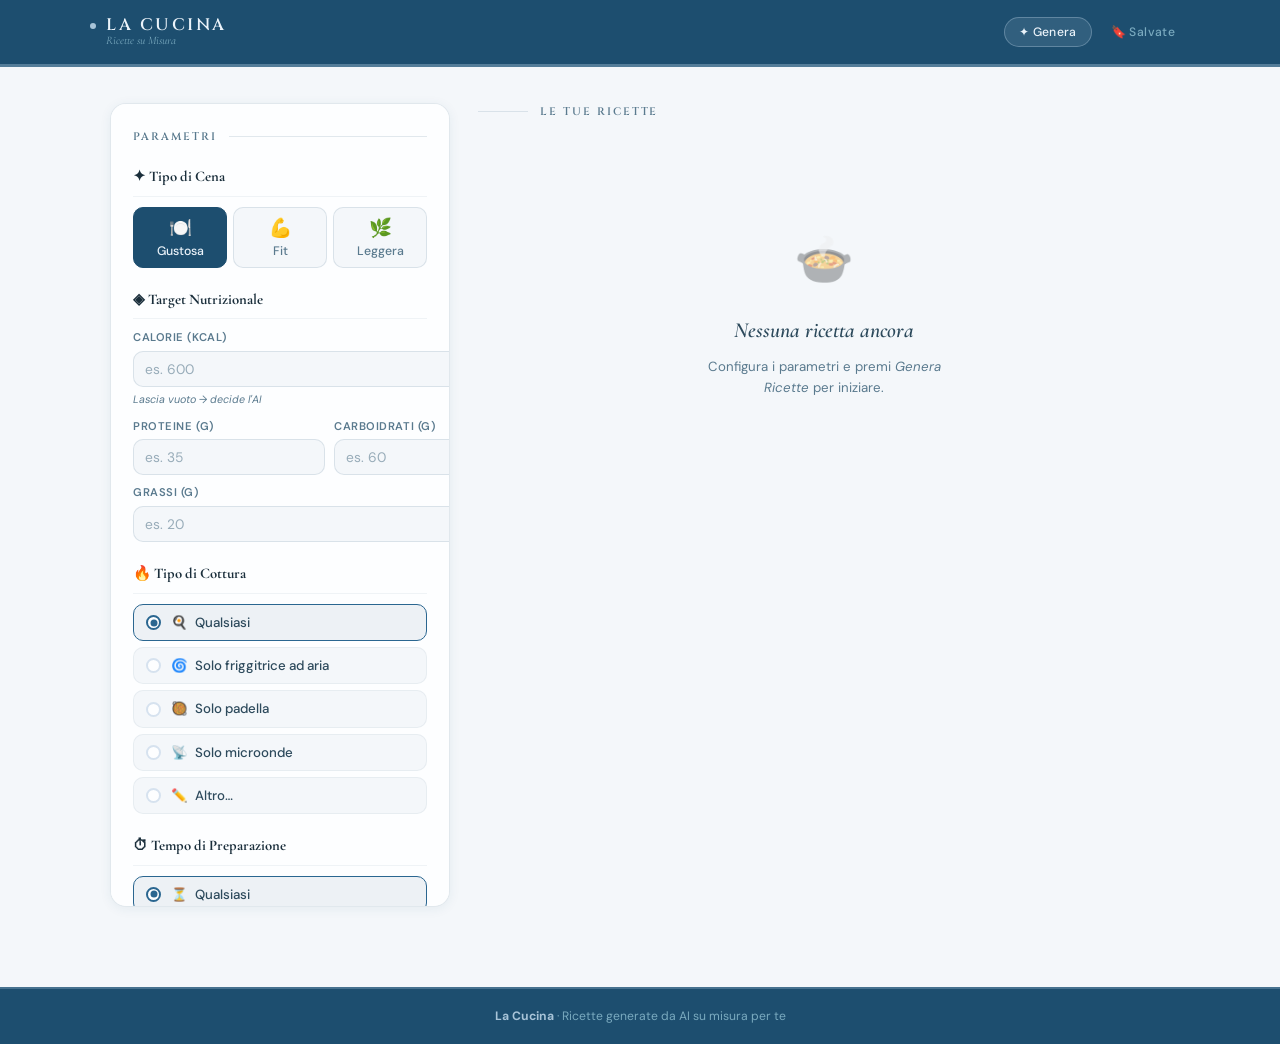
==== index.html @ 9763bb25 "inserire api anthropic" ====
<!DOCTYPE html>
<html lang="it">
<head>
  <meta charset="UTF-8">
  <meta name="viewport" content="width=device-width, initial-scale=1.0">
  <title>La Cucina — Ricette su Misura</title>

  <!-- Font -->
  <link rel="preconnect" href="https://fonts.googleapis.com">
  <link href="https://fonts.googleapis.com/css2?family=Cormorant+Garamond:ital,wght@0,400;0,600;0,700;1,400;1,600&family=DM+Sans:wght@300;400;500;600&family=Cinzel:wght@400;600;700&family=DM+Mono:wght@400;500&display=swap" rel="stylesheet">

  <!-- Stylesheet -->
  <link rel="stylesheet" href="style.css">
</head>
<body>

<!-- ════════════════════════════════════════
     HEADER
════════════════════════════════════════ -->
<header class="site-header" role="banner">
  <div class="header-inner">
    <div class="logo-block">
      <h1 class="site-title">
        <a href="#" class="logo" aria-label="La Cucina — torna all'inizio">
          <span class="logo-dot" aria-hidden="true"></span>La Cucina
        </a>
      </h1>
      <p class="logo-sub" aria-hidden="true">Ricette su Misura</p>
    </div>
    <nav class="nav-tabs" role="tablist" aria-label="Sezioni principali">
      <button class="nav-tab active" role="tab" aria-selected="true" aria-controls="view-generate" id="tab-generate">
        <span aria-hidden="true">✦</span> Genera
      </button>
      <button class="nav-tab" role="tab" aria-selected="false" aria-controls="view-saved" id="tab-saved">
        <span aria-hidden="true">🔖</span> Salvate
        <span class="nav-tab-badge" id="saved-badge" aria-live="polite" aria-label="Numero ricette salvate"></span>
      </button>
    </nav>
  </div>
</header>


<!-- ════════════════════════════════════════
     VIEW: GENERA
════════════════════════════════════════ -->
<div class="view active" id="view-generate" role="tabpanel" aria-labelledby="tab-generate">
  <div class="page-wrap">

    <!-- ── Pannello configurazione ── -->
    <aside class="config-panel" aria-label="Parametri ricetta">
      <div class="panel-title" aria-hidden="true">Parametri</div>

      <!-- Tipo di cena -->
      <section class="p-section">
        <h2 class="p-section-title">✦ Tipo di Cena</h2>
        <div class="mode-switcher" role="group" aria-label="Seleziona tipo di cena" id="mode-switcher">
          <button class="mode-btn active" data-mode="gustosa" aria-pressed="true">
            <span class="m-icon" aria-hidden="true">🍽️</span>Gustosa
          </button>
          <button class="mode-btn" data-mode="fit" aria-pressed="false">
            <span class="m-icon" aria-hidden="true">💪</span>Fit
          </button>
          <button class="mode-btn" data-mode="leggera" aria-pressed="false">
            <span class="m-icon" aria-hidden="true">🌿</span>Leggera
          </button>
        </div>
      </section>

      <!-- Target nutrizionale -->
      <section class="p-section">
        <h2 class="p-section-title">◈ Target Nutrizionale</h2>
        <div class="input-grid">
          <div class="input-group full">
            <label class="input-label" for="target-cal">Calorie (kcal)</label>
            <input type="number" id="target-cal" class="input-field" placeholder="es. 600" min="100" max="3000" aria-describedby="cal-hint">
            <span class="input-hint" id="cal-hint">Lascia vuoto → decide l'AI</span>
          </div>
          <div class="input-group">
            <label class="input-label" for="target-prot">Proteine (g)</label>
            <input type="number" id="target-prot" class="input-field" placeholder="es. 35" min="0">
          </div>
          <div class="input-group">
            <label class="input-label" for="target-carb">Carboidrati (g)</label>
            <input type="number" id="target-carb" class="input-field" placeholder="es. 60" min="0">
          </div>
          <div class="input-group full">
            <label class="input-label" for="target-fat">Grassi (g)</label>
            <input type="number" id="target-fat" class="input-field" placeholder="es. 20" min="0">
          </div>
        </div>
      </section>

      <!-- Tipo di cottura -->
      <section class="p-section">
        <h2 class="p-section-title">🔥 Tipo di Cottura</h2>
        <div class="radio-group" role="radiogroup" aria-label="Metodo di cottura" id="cottura-group">
          <div class="radio-row active" role="radio" aria-checked="true"  tabindex="0"  data-cottura="qualsiasi">
            <div class="radio-dot" aria-hidden="true"></div>
            <span class="radio-label"><span aria-hidden="true">🍳</span> Qualsiasi</span>
          </div>
          <div class="radio-row" role="radio" aria-checked="false" tabindex="-1" data-cottura="friggitrice ad aria">
            <div class="radio-dot" aria-hidden="true"></div>
            <span class="radio-label"><span aria-hidden="true">🌀</span> Solo friggitrice ad aria</span>
          </div>
          <div class="radio-row" role="radio" aria-checked="false" tabindex="-1" data-cottura="padella">
            <div class="radio-dot" aria-hidden="true"></div>
            <span class="radio-label"><span aria-hidden="true">🥘</span> Solo padella</span>
          </div>
          <div class="radio-row" role="radio" aria-checked="false" tabindex="-1" data-cottura="microonde">
            <div class="radio-dot" aria-hidden="true"></div>
            <span class="radio-label"><span aria-hidden="true">📡</span> Solo microonde</span>
          </div>
          <div class="radio-row" role="radio" aria-checked="false" tabindex="-1" data-cottura="__altro__">
            <div class="radio-dot" aria-hidden="true"></div>
            <span class="radio-label"><span aria-hidden="true">✏️</span> Altro…</span>
          </div>
        </div>
        <div class="extra-input-wrap" id="cottura-custom-wrap">
          <input type="text" id="cottura-altra-text" class="input-field" placeholder="es. forno, pentola a pressione…" aria-label="Specifica metodo di cottura">
        </div>
      </section>

      <!-- Tempo di preparazione -->
      <section class="p-section">
        <h2 class="p-section-title">⏱ Tempo di Preparazione</h2>
        <div class="radio-group" role="radiogroup" aria-label="Tempo massimo di preparazione" id="tempo-group">
          <div class="radio-row active" role="radio" aria-checked="true"  tabindex="0"  data-tempo="qualsiasi">
            <div class="radio-dot" aria-hidden="true"></div>
            <span class="radio-label"><span aria-hidden="true">⏳</span> Qualsiasi</span>
          </div>
          <div class="radio-row" role="radio" aria-checked="false" tabindex="-1" data-tempo="meno di 10 minuti">
            <div class="radio-dot" aria-hidden="true"></div>
            <span class="radio-label"><span aria-hidden="true">⚡</span> Meno di 10 minuti</span>
          </div>
          <div class="radio-row" role="radio" aria-checked="false" tabindex="-1" data-tempo="meno di 20 minuti">
            <div class="radio-dot" aria-hidden="true"></div>
            <span class="radio-label"><span aria-hidden="true">🕐</span> Meno di 20 minuti</span>
          </div>
          <div class="radio-row" role="radio" aria-checked="false" tabindex="-1" data-tempo="__altro__">
            <div class="radio-dot" aria-hidden="true"></div>
            <span class="radio-label"><span aria-hidden="true">✏️</span> Altro…</span>
          </div>
        </div>
        <div class="extra-input-wrap" id="tempo-custom-wrap">
          <input type="text" id="tempo-altro-text" class="input-field" placeholder="es. meno di 45 minuti…" aria-label="Specifica tempo di preparazione">
        </div>
      </section>

      <!-- Ingredienti -->
      <section class="p-section">
        <h2 class="p-section-title">◉ Ingredienti Disponibili</h2>
        <div class="input-group">
          <label class="input-label" for="ingredienti">Ingredienti</label>
          <textarea id="ingredienti" class="input-field" placeholder="es. pollo, zucchine, riso basmati, limone…" aria-describedby="ing-hint"></textarea>
          <span class="input-hint" id="ing-hint">Separa con virgola. Lascia vuoto per ricette libere.</span>
        </div>
      </section>

      <!-- Ispirazione culinaria -->
      <section class="p-section">
        <h2 class="p-section-title">◎ Ispirazione Culinaria</h2>
        <div class="switch-group" id="cucina-switches" role="group" aria-label="Tipi di cucina">
          <div class="switch-row" role="checkbox" aria-checked="false" tabindex="0" data-cucina="italiana">
            <span class="switch-label"><span class="icon" aria-hidden="true">🇮🇹</span>Italiana</span>
            <div class="toggle-pill" aria-hidden="true"></div>
          </div>
          <div class="switch-row" role="checkbox" aria-checked="false" tabindex="0" data-cucina="messicana">
            <span class="switch-label"><span class="icon" aria-hidden="true">🇲🇽</span>Messicana</span>
            <div class="toggle-pill" aria-hidden="true"></div>
          </div>
          <div class="switch-row" role="checkbox" aria-checked="false" tabindex="0" data-cucina="cinese">
            <span class="switch-label"><span class="icon" aria-hidden="true">🇨🇳</span>Cinese</span>
            <div class="toggle-pill" aria-hidden="true"></div>
          </div>
          <div class="switch-row" role="checkbox" aria-checked="false" tabindex="0" data-cucina="giapponese">
            <span class="switch-label"><span class="icon" aria-hidden="true">🇯🇵</span>Giapponese</span>
            <div class="toggle-pill" aria-hidden="true"></div>
          </div>
          <div class="switch-row" role="checkbox" aria-checked="false" tabindex="0" data-cucina="thai">
            <span class="switch-label"><span class="icon" aria-hidden="true">🇹🇭</span>Thai</span>
            <div class="toggle-pill" aria-hidden="true"></div>
          </div>
          <div class="switch-row" role="checkbox" aria-checked="false" tabindex="0" data-cucina="vietnamita">
            <span class="switch-label"><span class="icon" aria-hidden="true">🇻🇳</span>Vietnamita</span>
            <div class="toggle-pill" aria-hidden="true"></div>
          </div>
          <div class="switch-row" role="checkbox" aria-checked="false" tabindex="0" data-cucina="__altra__">
            <span class="switch-label"><span class="icon" aria-hidden="true">🌍</span>Altra cucina…</span>
            <div class="toggle-pill" aria-hidden="true"></div>
          </div>
        </div>
        <div class="extra-input-wrap" id="cucina-custom-wrap">
          <input type="text" id="cucina-altra-text" class="input-field" placeholder="es. Peruviana, Turca…" aria-label="Specifica tipo di cucina">
        </div>
      </section>

      <button class="btn-generate" id="btn-generate">Genera Ricette ✦</button>
    </aside>

    <!-- ── Area risultati ── -->
    <main id="main-results" aria-label="Ricette generate">
      <div class="results-header">
        <h2 class="results-title">Le tue ricette</h2>
      </div>
      <div id="results-container" aria-live="polite" aria-atomic="false">
        <div class="empty-state" role="status">
          <span class="empty-icon" aria-hidden="true">🍲</span>
          <p class="empty-title">Nessuna ricetta ancora</p>
          <p class="empty-desc">Configura i parametri e premi <em>Genera Ricette</em> per iniziare.</p>
        </div>
      </div>
    </main>

  </div>
</div>


<!-- ════════════════════════════════════════
     VIEW: SALVATE
════════════════════════════════════════ -->
<div class="view" id="view-saved" role="tabpanel" aria-labelledby="tab-saved">
  <div class="saved-view">
    <header class="saved-header">
      <div class="saved-header-row">
        <div>
          <h2 class="saved-main-title">Ricette Salvate</h2>
          <p class="saved-count-label" id="saved-count-label" aria-live="polite">0 ricette</p>
        </div>
        <div class="search-bar-wrap">
          <span class="search-icon" aria-hidden="true">🔍</span>
          <label for="search-input" class="visually-hidden">Cerca ricette salvate</label>
          <input type="search" class="search-input" id="search-input" placeholder="Cerca tra le ricette…" autocomplete="off">
        </div>
      </div>
    </header>
    <div id="saved-container" aria-live="polite" aria-atomic="false">
      <div class="no-results" role="status">
        <span class="empty-icon" aria-hidden="true">🔖</span>
        <p class="empty-title">Nessuna ricetta salvata</p>
        <p class="empty-desc">Genera delle ricette e salvale con il tasto 🔖.</p>
      </div>
    </div>
  </div>
</div>


<!-- ════════════════════════════════════════
     FOOTER
════════════════════════════════════════ -->
<footer role="contentinfo">
  <strong>La Cucina</strong> · Ricette generate da AI su misura per te
</footer>

<!-- Script — caricato dopo il DOM (defer implicito per posizione) -->
<script src="main.js"></script>
</body>
</html>
---- style.css ----
/* ════════════════════════════════════════════════════════════
   style.css — La Cucina
   Organizzazione:
     1. Design Tokens (:root)
     2. Reset & Base
     3. Layout (header, nav, page-wrap, footer)
     4. Config Panel & Form controls
     5. Results area & States (empty, loader, error)
     6. Recipe Cards
     7. Saved View & Search
     8. Utility
     9. Responsive
════════════════════════════════════════════════════════════ */


/* ════════════════════════════════════════
   1. DESIGN TOKENS
════════════════════════════════════════ */
:root {
  /* Superfici */
  --bg:            #F4F7FA;
  --bg2:           #E8EEF5;
  --surface:       #FDFEFF;
  --surface2:      #EBF1F8;
  --surface3:      #D6E2EF;

  /* Brand — palette oceano al tramonto */
  --navy:          #1D4E6F;
  --navy-mid:      #2A6690;
  --navy-light:    #3D7FA8;
  --blue-light:    #A8C4D8;
  --blush:         #D4A8B0;
  --accent-pale:   rgba(29, 78, 111, 0.10);

  /* Testo */
  --text:          #1A2E3B;
  --text2:         #2D4A5C;
  --muted:         #5A7A8E;
  --text-inv:      #EBF3FA;
  --muted-inv:     #7AAABF;

  /* Bordi */
  --border:        rgba(29, 78, 111, 0.12);
  --border-soft:   rgba(29, 78, 111, 0.06);
  --border-accent: rgba(29, 78, 111, 0.35);

  /* Ombre */
  --shadow:        0 4px 24px rgba(29, 78, 111, 0.10);
  --shadow-sm:     0 2px 12px rgba(29, 78, 111, 0.07);

  /* Gradiente decorativo */
  --gradient-h:    linear-gradient(90deg, #A8C4D8, #1D4E6F, #D4A8B0);

  /* Geometrie */
  --radius:        10px;
  --radius-lg:     16px;

  /* Tipografia */
  --font-display:  'Cinzel', serif;
  --font-serif:    'Cormorant Garamond', Georgia, serif;
  --font-body:     'DM Sans', sans-serif;
  --font-mono:     'DM Mono', monospace;
}


/* ════════════════════════════════════════
   2. RESET & BASE
════════════════════════════════════════ */
*, *::before, *::after {
  box-sizing: border-box;
  margin: 0;
  padding: 0;
}

html {
  scroll-behavior: smooth;
}

body {
  font-family: var(--font-body);
  background: var(--bg);
  color: var(--text);
  min-height: 100vh;
  line-height: 1.6;
}


/* ════════════════════════════════════════
   3. LAYOUT — Header, Nav, Page, Footer
════════════════════════════════════════ */

/* -- Header -- */
.site-header {
  background: var(--navy);
  padding: 0 24px;
  border-bottom: 3px solid rgba(168, 196, 216, 0.4);
  position: sticky;
  top: 0;
  z-index: 200;
}

.header-inner {
  max-width: 1100px;
  margin: 0 auto;
  display: flex;
  align-items: center;
  gap: 16px;
  height: 64px;
}

/* Blocco logo: raggruppa nome + sottotitolo in colonna */
.logo-block {
  display: flex;
  flex-direction: column;
  justify-content: center;
  gap: 1px;
}

/* Logo come <h1><a> per semantica corretta */
.site-title {
  font-size: inherit;
  font-weight: inherit;
  display: contents; /* non genera box, i figli si comportano normalmente */
}

.logo {
  font-family: var(--font-display);
  font-size: 1.05rem;
  font-weight: 600;
  letter-spacing: 0.15em;
  text-transform: uppercase;
  color: var(--text-inv);
  text-decoration: none;
  display: flex;
  align-items: center;
  gap: 10px;
  line-height: 1;
}

.logo:hover { color: var(--blue-light); }

.logo-dot {
  width: 6px;
  height: 6px;
  border-radius: 50%;
  background: var(--blue-light);
  flex-shrink: 0;
}

.logo-sub {
  font-family: var(--font-serif);
  font-style: italic;
  font-size: 0.72rem;
  color: var(--muted-inv);
  /* rientra per allinearsi visivamente al testo del logo (dot + gap = ~16px) */
  padding-left: 16px;
  line-height: 1;
}

/* -- Nav Tabs -- */
.nav-tabs {
  margin-left: auto;
  display: flex;
  gap: 4px;
}

.nav-tab {
  padding: 6px 14px;
  border-radius: 20px;
  font-size: 0.76rem;
  font-weight: 500;
  letter-spacing: 0.03em;
  color: var(--muted-inv);
  background: transparent;
  border: 1px solid transparent;
  cursor: pointer;
  transition: all 0.18s;
  font-family: var(--font-body);
}

.nav-tab:hover { color: var(--text-inv); border-color: rgba(168, 196, 216, 0.3); }

.nav-tab.active,
.nav-tab[aria-selected="true"] {
  background: rgba(168, 196, 216, 0.15);
  color: var(--text-inv);
  border-color: rgba(168, 196, 216, 0.4);
}

.nav-tab-badge { font-size: 0.72rem; opacity: 0.8; }

/* -- Views -- */
.view         { display: none; }
.view.active  { display: block; }

/* -- Page wrap (grid a due colonne) -- */
.page-wrap {
  max-width: 1100px;
  margin: 0 auto;
  padding: 36px 20px 80px;
  display: grid;
  grid-template-columns: 340px 1fr;
  gap: 28px;
  align-items: start;
}

/* -- Footer -- */
footer {
  background: var(--navy);
  color: var(--muted-inv);
  text-align: center;
  padding: 18px;
  font-size: 0.76rem;
  border-top: 2px solid rgba(168, 196, 216, 0.3);
}

footer strong { color: var(--blue-light); }


/* ════════════════════════════════════════
   4. CONFIG PANEL & FORM CONTROLS
════════════════════════════════════════ */

/* -- Panel container -- */
.config-panel {
  background: var(--surface);
  border: 1px solid var(--border);
  border-radius: var(--radius-lg);
  padding: 24px 22px;
  box-shadow: var(--shadow-sm);
  position: sticky;
  top: 76px;
  max-height: calc(100vh - 96px);
  overflow-y: auto;
}

.config-panel::-webkit-scrollbar       { width: 3px; }
.config-panel::-webkit-scrollbar-thumb { background: var(--surface3); border-radius: 4px; }

.panel-title {
  font-family: var(--font-display);
  font-size: 0.68rem;
  font-weight: 600;
  letter-spacing: 0.18em;
  text-transform: uppercase;
  color: var(--muted);
  margin-bottom: 20px;
  display: flex;
  align-items: center;
  gap: 12px;
}

.panel-title::after {
  content: '';
  flex: 1;
  height: 1px;
  background: var(--border);
}

/* -- Sezioni interne al panel -- */
.p-section       { margin-bottom: 20px; }

.p-section-title {
  font-family: var(--font-serif);
  font-size: 0.92rem;
  font-weight: 700;
  color: var(--text);
  margin-bottom: 10px;
  padding-bottom: 7px;
  border-bottom: 1px solid var(--border-soft);
}

/* -- Mode switcher (Gustosa / Fit / Leggera) -- */
.mode-switcher {
  display: grid;
  grid-template-columns: 1fr 1fr 1fr;
  gap: 6px;
}

.mode-btn {
  padding: 8px 4px;
  border-radius: var(--radius);
  border: 1px solid var(--border);
  background: var(--bg);
  font-family: var(--font-body);
  font-size: 0.77rem;
  font-weight: 500;
  color: var(--muted);
  cursor: pointer;
  text-align: center;
  transition: all 0.18s;
  display: flex;
  flex-direction: column;
  align-items: center;
  gap: 3px;
}

.mode-btn .m-icon { font-size: 1.15rem; }

.mode-btn:hover { border-color: var(--border-accent); color: var(--text); }

.mode-btn.active,
.mode-btn[aria-pressed="true"] {
  background: var(--navy);
  border-color: var(--navy);
  color: var(--text-inv);
}

.mode-btn:focus-visible { outline: 2px solid var(--navy-mid); outline-offset: 2px; }

/* -- Radio groups (cottura, tempo) -- */
.radio-group { display: flex; flex-direction: column; gap: 6px; }

.radio-row {
  display: flex;
  align-items: center;
  gap: 10px;
  padding: 7px 12px;
  border-radius: var(--radius);
  border: 1px solid var(--border-soft);
  background: var(--bg);
  cursor: pointer;
  transition: all 0.18s;
}

.radio-row:hover  { border-color: var(--border-accent); background: var(--accent-pale); }
.radio-row.active { border-color: var(--navy-mid); background: rgba(29, 78, 111, 0.07); }
.radio-row:focus-visible { outline: 2px solid var(--navy-mid); outline-offset: 1px; }

.radio-dot {
  width: 15px;
  height: 15px;
  border-radius: 50%;
  border: 2px solid var(--surface3);
  background: var(--surface);
  flex-shrink: 0;
  position: relative;
  transition: border-color 0.18s;
  pointer-events: none; /* il click è gestito dal parent */
}

.radio-row.active .radio-dot { border-color: var(--navy-mid); }

.radio-row.active .radio-dot::after {
  content: '';
  position: absolute;
  width: 7px;
  height: 7px;
  background: var(--navy-mid);
  border-radius: 50%;
  top: 50%;
  left: 50%;
  transform: translate(-50%, -50%);
}

.radio-label {
  font-size: 0.83rem;
  font-weight: 500;
  color: var(--text2);
  display: flex;
  align-items: center;
  gap: 7px;
}

/* -- Switch rows (cucina) -- */
.switch-group { display: flex; flex-direction: column; gap: 7px; }

.switch-row {
  display: flex;
  align-items: center;
  justify-content: space-between;
  padding: 7px 10px;
  border-radius: var(--radius);
  border: 1px solid var(--border-soft);
  background: var(--bg);
  cursor: pointer;
  transition: border-color 0.18s, background 0.18s;
}

.switch-row:hover  { border-color: var(--border-accent); background: var(--accent-pale); }
.switch-row.active { border-color: var(--navy-mid); background: rgba(29, 78, 111, 0.07); }
.switch-row:focus-visible { outline: 2px solid var(--navy-mid); outline-offset: 1px; }

.switch-label {
  font-size: 0.83rem;
  font-weight: 500;
  color: var(--text2);
  display: flex;
  align-items: center;
  gap: 7px;
}

.switch-label .icon { font-size: 1rem; }

.toggle-pill {
  width: 34px;
  height: 19px;
  background: var(--surface3);
  border-radius: 19px;
  position: relative;
  transition: background 0.2s;
  flex-shrink: 0;
  pointer-events: none; /* il click è gestito dal parent */
}

.toggle-pill::after {
  content: '';
  position: absolute;
  width: 13px;
  height: 13px;
  border-radius: 50%;
  background: white;
  top: 3px;
  left: 3px;
  transition: transform 0.2s;
  box-shadow: 0 1px 4px rgba(0, 0, 0, 0.15);
}

.switch-row.active .toggle-pill           { background: var(--navy-mid); }
.switch-row.active .toggle-pill::after    { transform: translateX(15px); }

/* -- Inputs generici -- */
.input-grid {
  display: grid;
  grid-template-columns: 1fr 1fr;
  gap: 9px;
}

.input-group      { display: flex; flex-direction: column; gap: 4px; }
.input-group.full { grid-column: 1 / -1; }

.input-label {
  font-size: 0.7rem;
  font-weight: 600;
  letter-spacing: 0.05em;
  text-transform: uppercase;
  color: var(--muted);
}

.input-field {
  padding: 8px 11px;
  border: 1px solid var(--border);
  border-radius: var(--radius);
  background: var(--bg);
  font-family: var(--font-body);
  font-size: 0.86rem;
  color: var(--text);
  outline: none;
  transition: border-color 0.18s, box-shadow 0.18s;
}

.input-field:focus {
  border-color: var(--navy-mid);
  box-shadow: 0 0 0 3px rgba(29, 78, 111, 0.1);
}

.input-field::placeholder { color: var(--muted); opacity: 0.6; }

.input-hint {
  font-size: 0.67rem;
  color: var(--muted);
  font-style: italic;
}

textarea.input-field {
  resize: vertical;
  min-height: 68px;
  line-height: 1.5;
}

/* -- Wrapper per input "Altro" (nascosto finché non selezionato) -- */
.extra-input-wrap         { margin-top: 7px; display: none; }
.extra-input-wrap.visible { display: flex; }

/* -- Bottone Genera -- */
.btn-generate {
  width: 100%;
  padding: 13px;
  margin-top: 6px;
  background: var(--navy);
  color: var(--text-inv);
  border: none;
  border-radius: var(--radius);
  font-family: var(--font-display);
  font-size: 0.73rem;
  font-weight: 600;
  letter-spacing: 0.15em;
  text-transform: uppercase;
  cursor: pointer;
  position: relative;
  overflow: hidden;
  transition: background 0.2s, transform 0.1s;
}

/* Shimmer al hover */
.btn-generate::before {
  content: '';
  position: absolute;
  top: 0; left: -100%;
  width: 100%; height: 100%;
  background: linear-gradient(90deg, transparent, rgba(255, 255, 255, 0.1), transparent);
  transition: left 0.5s;
}

.btn-generate:hover::before { left: 100%; }
.btn-generate:hover          { background: var(--navy-mid); }
.btn-generate:active         { transform: scale(0.98); }
.btn-generate:disabled       { opacity: 0.5; cursor: not-allowed; transform: none; }
.btn-generate:focus-visible  { outline: 2px solid var(--blue-light); outline-offset: 2px; }


/* ════════════════════════════════════════
   5. RESULTS AREA & STATES
════════════════════════════════════════ */

.results-header  { display: flex; align-items: center; margin-bottom: 22px; }

.results-title {
  font-family: var(--font-display);
  font-size: 0.68rem;
  font-weight: 600;
  letter-spacing: 0.18em;
  text-transform: uppercase;
  color: var(--muted);
  display: flex;
  align-items: center;
  gap: 12px;
}

.results-title::before {
  content: '';
  width: 50px;
  height: 1px;
  background: var(--border);
}

/* Empty state */
.empty-state {
  display: flex;
  flex-direction: column;
  align-items: center;
  justify-content: center;
  padding: 80px 20px;
  text-align: center;
  color: var(--muted);
}

.empty-icon  { font-size: 3rem; margin-bottom: 14px; opacity: 0.5; }
.empty-title { font-family: var(--font-serif); font-size: 1.35rem; font-weight: 600; font-style: italic; color: var(--text2); margin-bottom: 8px; }
.empty-desc  { font-size: 0.83rem; max-width: 280px; }

/* Loader animato */
.loader-state {
  display: flex;
  flex-direction: column;
  align-items: center;
  justify-content: center;
  padding: 80px 20px;
  gap: 18px;
}

.loader-wave { display: flex; gap: 6px; align-items: center; }

.loader-wave span {
  width: 6px; height: 6px;
  border-radius: 50%;
  background: var(--navy);
  animation: wave 1.2s ease-in-out infinite;
}

.loader-wave span:nth-child(2) { animation-delay: 0.15s; }
.loader-wave span:nth-child(3) { animation-delay: 0.30s; }
.loader-wave span:nth-child(4) { animation-delay: 0.45s; }

@keyframes wave {
  0%, 100% { transform: translateY(0);    opacity: 0.4; }
  50%       { transform: translateY(-8px); opacity: 1.0; }
}

.loader-text {
  font-family: var(--font-serif);
  font-style: italic;
  font-size: 0.98rem;
  color: var(--text2);
}

/* Error box */
.error-box {
  background: rgba(200, 60, 60, 0.08);
  border: 1px solid rgba(200, 60, 60, 0.25);
  border-radius: var(--radius);
  padding: 14px 18px;
  color: #8B3030;
  font-size: 0.84rem;
  margin: 18px 0;
}

/* Bottone "Creane altre" */
.btn-more-wrap { text-align: center; margin-top: 6px; }

.btn-more {
  display: inline-flex;
  align-items: center;
  gap: 10px;
  padding: 11px 26px;
  background: transparent;
  border: 1.5px solid var(--navy);
  border-radius: var(--radius);
  color: var(--navy);
  font-family: var(--font-display);
  font-size: 0.7rem;
  font-weight: 600;
  letter-spacing: 0.14em;
  text-transform: uppercase;
  cursor: pointer;
  transition: all 0.2s;
}

.btn-more:hover    { background: var(--navy); color: var(--text-inv); }
.btn-more:disabled { opacity: 0.4; cursor: not-allowed; }


/* ════════════════════════════════════════
   6. RECIPE CARDS
════════════════════════════════════════ */

.cards-grid {
  display: grid;
  grid-template-columns: repeat(auto-fill, minmax(min(100%, 278px), 1fr));
  gap: 18px;
  margin-bottom: 24px;
}

/* -- Card container -- */
.recipe-card {
  background: var(--surface);
  border: 1px solid var(--border);
  border-radius: var(--radius-lg);
  overflow: hidden;
  box-shadow: var(--shadow-sm);
  display: flex;
  flex-direction: column;
  transition: transform 0.22s, box-shadow 0.22s, border-color 0.22s;
  animation: cardIn 0.4s ease both;
}

@keyframes cardIn {
  from { opacity: 0; transform: translateY(14px); }
  to   { opacity: 1; transform: translateY(0); }
}

.recipe-card:nth-child(2) { animation-delay: 0.07s; }
.recipe-card:nth-child(3) { animation-delay: 0.14s; }
.recipe-card:nth-child(4) { animation-delay: 0.21s; }

.recipe-card:hover {
  transform: translateY(-3px);
  box-shadow: var(--shadow);
  border-color: var(--border-accent);
}

/* -- Card top (titolo, badge) -- */
.card-top {
  padding: 18px 18px 14px;
  border-bottom: 1px solid var(--border-soft);
  position: relative;
}

/* Barra gradiente che appare all'hover */
.card-top::before {
  content: '';
  position: absolute;
  top: 0; left: 0; right: 0;
  height: 3px;
  background: var(--gradient-h);
  opacity: 0;
  transition: opacity 0.25s;
}

.recipe-card:hover .card-top::before { opacity: 1; }

.card-cuisine {
  font-family: var(--font-mono);
  font-size: 0.63rem;
  letter-spacing: 0.1em;
  text-transform: uppercase;
  color: var(--navy-light);
  margin-bottom: 5px;
}

.card-name {
  font-family: var(--font-serif);
  font-size: 1.15rem;
  font-weight: 700;
  line-height: 1.2;
  color: var(--text);
  margin-bottom: 7px;
}

.card-desc {
  font-size: 0.81rem;
  color: var(--muted);
  line-height: 1.5;
  font-weight: 300;
}

.card-badges { display: flex; flex-wrap: wrap; gap: 5px; margin-top: 9px; }

/* Badge piccoli */
.badge {
  display: inline-flex;
  align-items: center;
  gap: 4px;
  font-size: 0.63rem;
  font-weight: 600;
  letter-spacing: 0.04em;
  text-transform: uppercase;
  padding: 2px 7px;
  border-radius: 20px;
  background: var(--surface2);
  color: var(--text2);
  border: 1px solid var(--border);
}

.badge.mode-gustosa { background: rgba(212, 168, 176, 0.2); color: #8B3A4A; border-color: rgba(212, 168, 176, 0.5); }
.badge.mode-fit     { background: rgba(29,  78,  111, 0.1); color: var(--navy); border-color: rgba(29, 78, 111, 0.3); }
.badge.mode-leggera { background: rgba(216, 206, 192, 0.3); color: #6B5A4A; border-color: rgba(216, 206, 192, 0.6); }

/* -- Macronutrienti (usa <dl> per semantica) -- */
.card-macros {
  display: grid;
  grid-template-columns: repeat(4, 1fr);
  padding: 11px 18px;
  border-bottom: 1px solid var(--border-soft);
  background: var(--bg);
}

.macro-item { text-align: center; }
.macro-val  { font-family: var(--font-mono); font-size: 0.87rem; font-weight: 500; color: var(--text); display: block; }
.macro-lbl  { font-size: 0.58rem; text-transform: uppercase; letter-spacing: 0.08em; color: var(--muted); }

/* -- Toggle body (ingredienti & procedura) -- */
.card-body-toggle {
  display: flex;
  align-items: center;
  justify-content: center;
  gap: 5px;
  padding: 9px;
  font-size: 0.73rem;
  font-weight: 600;
  color: var(--navy-light);
  cursor: pointer;
  background: var(--bg);
  border: none;
  width: 100%;
  border-bottom: 1px solid var(--border-soft);
  font-family: var(--font-body);
  transition: color 0.15s, background 0.15s;
}

.card-body-toggle:hover       { color: var(--navy); background: var(--surface2); }
.card-body-toggle:focus-visible { outline: 2px solid var(--navy-mid); outline-offset: -2px; }

.toggle-arrow { display: inline-block; transition: transform 0.25s; }
.recipe-card.expanded .toggle-arrow { transform: rotate(180deg); }

/* -- Body espandibile -- */
.card-body {
  padding: 14px 18px 0;
  display: none;
  flex-direction: column;
  gap: 14px;
}

.recipe-card.expanded .card-body { display: flex; }

/* Lista ingredienti */
.ingredient-list { list-style: none; }

.ingredient-list li {
  display: flex;
  align-items: baseline;
  gap: 8px;
  font-size: 0.82rem;
  padding: 5px 0;
  border-bottom: 1px solid var(--border-soft);
  color: var(--text2);
}

.ingredient-list li:last-child { border-bottom: none; }

.ing-qty {
  font-family: var(--font-mono);
  font-size: 0.76rem;
  color: var(--navy-light);
  flex-shrink: 0;
  min-width: 50px;
}

/* Lista passaggi */
.steps-list {
  list-style: none;
  counter-reset: steps;
}

.steps-list li {
  counter-increment: steps;
  display: flex;
  gap: 11px;
  align-items: flex-start;
  font-size: 0.81rem;
  color: var(--text2);
  padding: 7px 0;
  border-bottom: 1px solid var(--border-soft);
  line-height: 1.5;
}

.steps-list li:last-child { border-bottom: none; }

.steps-list li::before {
  content: counter(steps);
  min-width: 21px;
  height: 21px;
  background: var(--navy);
  color: var(--text-inv);
  border-radius: 50%;
  display: flex;
  align-items: center;
  justify-content: center;
  font-family: var(--font-mono);
  font-size: 0.62rem;
  flex-shrink: 0;
  margin-top: 1px;
}

.section-mini-title {
  font-family: var(--font-serif);
  font-size: 0.86rem;
  font-weight: 700;
  color: var(--text);
  margin-bottom: 7px;
}

/* -- Area modifica AI -- */
.card-modify-area {
  padding: 11px 18px;
  background: rgba(29, 78, 111, 0.03);
  border-top: 1px solid var(--border-soft);
  display: none;
}

.card-modify-area.visible { display: block; }

.modify-label {
  font-size: 0.68rem;
  font-weight: 600;
  letter-spacing: 0.05em;
  text-transform: uppercase;
  color: var(--muted);
  margin-bottom: 6px;
}

.modify-row { display: flex; gap: 7px; }

.modify-input {
  flex: 1;
  padding: 7px 11px;
  border: 1px solid var(--border);
  border-radius: var(--radius);
  background: var(--bg);
  font-family: var(--font-body);
  font-size: 0.82rem;
  color: var(--text);
  outline: none;
  transition: border-color 0.18s, box-shadow 0.18s;
}

.modify-input:focus       { border-color: var(--navy-mid); box-shadow: 0 0 0 3px rgba(29, 78, 111, 0.1); }
.modify-input::placeholder { color: var(--muted); opacity: 0.6; }

.btn-modify {
  padding: 7px 12px;
  background: var(--navy);
  color: var(--text-inv);
  border: none;
  border-radius: var(--radius);
  font-family: var(--font-body);
  font-size: 0.76rem;
  font-weight: 600;
  cursor: pointer;
  white-space: nowrap;
  transition: background 0.18s;
}

.btn-modify:hover    { background: var(--navy-mid); }
.btn-modify:disabled { opacity: 0.5; cursor: not-allowed; }

.modify-loader {
  font-size: 0.76rem;
  color: var(--muted);
  font-style: italic;
  padding: 5px 0;
  margin-top: 4px;
}

/* -- Card actions (Salva / Rimuovi / Modifica) -- */
.card-actions {
  display: flex;
  gap: 7px;
  padding: 11px 18px 14px;
  border-top: 1px solid var(--border-soft);
  margin-top: auto;
}

/* Base condivisa per i bottoni azione */
.btn-save,
.btn-edit-toggle,
.btn-unsave {
  flex: 1;
  padding: 7px;
  border-radius: var(--radius);
  font-family: var(--font-body);
  font-size: 0.75rem;
  font-weight: 600;
  cursor: pointer;
  display: flex;
  align-items: center;
  justify-content: center;
  gap: 5px;
  transition: all 0.18s;
}

.btn-save {
  background: transparent;
  color: var(--navy);
  border: 1px solid var(--border-accent);
}

.btn-save:hover { background: var(--navy); color: var(--text-inv); border-color: var(--navy); }

.btn-save.saved {
  background: rgba(29, 78, 111, 0.06);
  color: var(--muted);
  border-color: var(--border);
  cursor: default;
}

.btn-edit-toggle {
  background: transparent;
  color: var(--text2);
  border: 1px solid var(--border);
}

.btn-edit-toggle:hover { background: var(--surface2); border-color: var(--border-accent); }

.btn-unsave {
  background: transparent;
  color: #8B3030;
  border: 1px solid rgba(200, 60, 60, 0.35);
}

.btn-unsave:hover { background: rgba(200, 60, 60, 0.08); }


/* ════════════════════════════════════════
   7. SAVED VIEW & SEARCH
════════════════════════════════════════ */

.saved-view { max-width: 1100px; margin: 0 auto; padding: 36px 20px 80px; }

.saved-header     { margin-bottom: 26px; }

.saved-header-row {
  display: flex;
  align-items: center;
  justify-content: space-between;
  gap: 14px;
  flex-wrap: wrap;
}

.saved-main-title {
  font-family: var(--font-display);
  font-size: 0.68rem;
  font-weight: 600;
  letter-spacing: 0.18em;
  text-transform: uppercase;
  color: var(--muted);
  display: flex;
  align-items: center;
  gap: 10px;
  margin-bottom: 3px;
}

.saved-main-title::before { content: ''; width: 36px; height: 1px; background: var(--border); }

.saved-count-label {
  font-family: var(--font-mono);
  font-size: 0.68rem;
  color: var(--muted);
  margin-left: 46px;
}

/* Barra di ricerca */
.search-bar-wrap { display: flex; align-items: center; position: relative; }

.search-input {
  padding: 8px 14px 8px 36px;
  border: 1px solid var(--border);
  border-radius: 24px;
  background: var(--surface);
  font-family: var(--font-body);
  font-size: 0.84rem;
  color: var(--text);
  outline: none;
  width: 250px;
  transition: border-color 0.18s, box-shadow 0.18s;
}

.search-input:focus        { border-color: var(--navy-mid); box-shadow: 0 0 0 3px rgba(29, 78, 111, 0.1); }
.search-input::placeholder { color: var(--muted); opacity: 0.6; }

.search-icon {
  position: absolute;
  left: 11px;
  top: 50%;
  transform: translateY(-50%);
  color: var(--muted);
  font-size: 0.85rem;
  pointer-events: none;
}

/* Nessun risultato nella ricerca */
.no-results {
  display: flex;
  flex-direction: column;
  align-items: center;
  justify-content: center;
  padding: 70px 20px;
  text-align: center;
}

.no-results .empty-icon  { font-size: 2.5rem; margin-bottom: 12px; opacity: 0.4; }
.no-results .empty-title { font-family: var(--font-serif); font-size: 1.2rem; font-weight: 600; font-style: italic; color: var(--text2); margin-bottom: 6px; }
.no-results .empty-desc  { font-size: 0.82rem; color: var(--muted); }


/* ════════════════════════════════════════
   8. UTILITY
════════════════════════════════════════ */

/* Nasconde visivamente ma resta accessibile agli screen reader */
.visually-hidden {
  position: absolute;
  width: 1px;
  height: 1px;
  padding: 0;
  margin: -1px;
  overflow: hidden;
  clip: rect(0, 0, 0, 0);
  white-space: nowrap;
  border: 0;
}


/* ════════════════════════════════════════
   9. RESPONSIVE
════════════════════════════════════════ */

/* -- Tablet (< 900px): pannello passa sopra ai risultati -- */
@media (max-width: 900px) {
  .page-wrap {
    grid-template-columns: 1fr;
    padding: 24px 16px 60px;
    gap: 20px;
  }

  .config-panel {
    position: static;
    max-height: none;
  }
}

/* -- Mobile (< 600px): layout a colonna singola, testo e padding ridotti -- */
@media (max-width: 600px) {

  /* Header */
  .site-header {
    padding: 0 16px;
  }

  .header-inner {
    height: 56px;
    gap: 10px;
  }

  .logo {
    font-size: 0.9rem;
    letter-spacing: 0.1em;
    gap: 8px;
  }

  .logo-sub {
    font-size: 0.65rem;
    padding-left: 14px;
  }

  .nav-tab {
    padding: 5px 10px;
    font-size: 0.72rem;
  }

  .nav-tab-badge {
    display: none; /* evita overflow su schermi piccoli */
  }

  /* Layout pagina */
  .page-wrap {
    padding: 16px 12px 48px;
    gap: 16px;
  }

  /* Config panel */
  .config-panel {
    padding: 18px 14px;
  }

  /* Cards: colonna singola, padding interno ridotto */
  .cards-grid {
    grid-template-columns: 1fr;
    gap: 14px;
  }

  .card-top {
    padding: 14px 14px 12px;
  }

  .card-name {
    font-size: 1.05rem;
  }

  .card-macros {
    padding: 10px 14px;
  }

  .macro-val {
    font-size: 0.82rem;
  }

  .card-body {
    padding: 12px 14px 0;
  }

  .card-modify-area {
    padding: 10px 14px;
  }

  .card-actions {
    padding: 10px 14px 12px;
    gap: 6px;
  }

  .btn-save,
  .btn-edit-toggle,
  .btn-unsave {
    font-size: 0.71rem;
    padding: 6px 8px;
  }

  /* Saved view */
  .saved-view {
    padding: 20px 12px 48px;
  }

  .saved-header-row {
    flex-direction: column;
    align-items: flex-start;
    gap: 12px;
  }

  .search-input {
    width: 100%;
  }

  .search-bar-wrap {
    width: 100%;
  }

  /* Bottone genera */
  .btn-generate {
    font-size: 0.68rem;
    padding: 12px;
  }

  /* Bottone "Creane altre" */
  .btn-more {
    width: 100%;
    justify-content: center;
  }
}
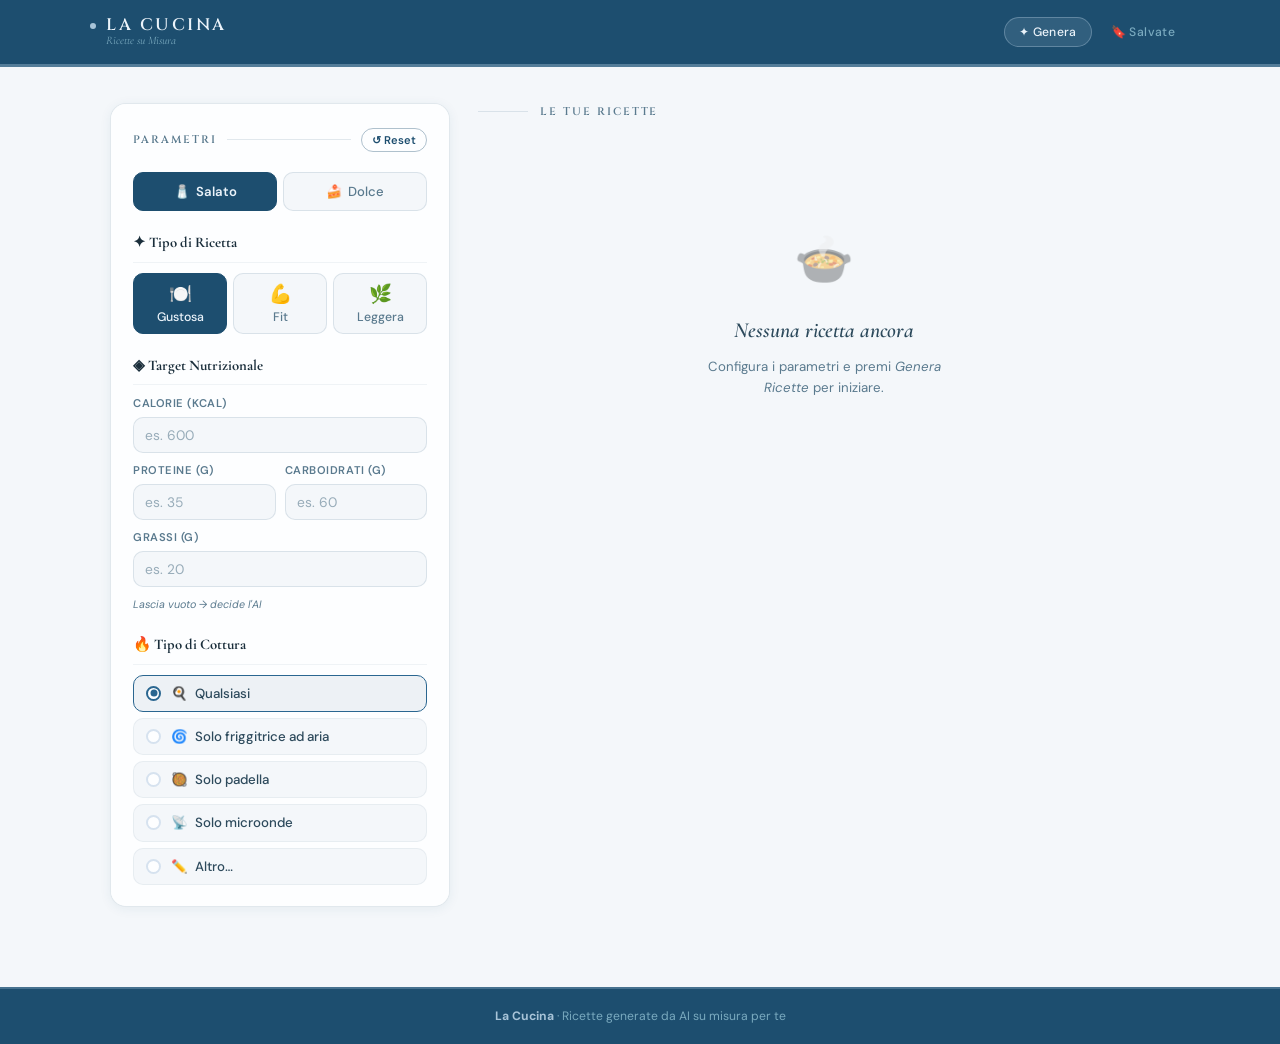
==== commit 14da7033: "open ai e correzioni grafiche" ====
--- a/index.html
+++ b/index.html
@@ -4,12 +4,8 @@
   <meta charset="UTF-8">
   <meta name="viewport" content="width=device-width, initial-scale=1.0">
   <title>La Cucina — Ricette su Misura</title>
-
-  <!-- Font -->
   <link rel="preconnect" href="https://fonts.googleapis.com">
   <link href="https://fonts.googleapis.com/css2?family=Cormorant+Garamond:ital,wght@0,400;0,600;0,700;1,400;1,600&family=DM+Sans:wght@300;400;500;600&family=Cinzel:wght@400;600;700&family=DM+Mono:wght@400;500&display=swap" rel="stylesheet">
-
-  <!-- Stylesheet -->
   <link rel="stylesheet" href="style.css">
 </head>
 <body>
@@ -48,12 +44,31 @@
 
     <!-- ── Pannello configurazione ── -->
     <aside class="config-panel" aria-label="Parametri ricetta">
-      <div class="panel-title" aria-hidden="true">Parametri</div>
-
-      <!-- Tipo di cena -->
-      <section class="p-section">
-        <h2 class="p-section-title">✦ Tipo di Cena</h2>
-        <div class="mode-switcher" role="group" aria-label="Seleziona tipo di cena" id="mode-switcher">
+
+      <!-- Barra superiore: titolo + reset -->
+      <div class="panel-header">
+        <div class="panel-title" aria-hidden="true">Parametri</div>
+        <button class="btn-reset" id="btn-reset" aria-label="Reimposta tutti i parametri">
+          <span aria-hidden="true">↺</span> Reset
+        </button>
+      </div>
+
+      <!-- ── Salato / Dolce ── -->
+      <section class="p-section">
+        <div class="taste-tabs" role="group" aria-label="Categoria ricetta" id="taste-tabs">
+          <button class="taste-tab active" data-taste="salato" aria-pressed="true">
+            <span aria-hidden="true">🧂</span> Salato
+          </button>
+          <button class="taste-tab" data-taste="dolce" aria-pressed="false">
+            <span aria-hidden="true">🍰</span> Dolce
+          </button>
+        </div>
+      </section>
+
+      <!-- ── Tipo di ricetta ── -->
+      <section class="p-section">
+        <h2 class="p-section-title">✦ Tipo di Ricetta</h2>
+        <div class="mode-switcher" role="group" aria-label="Seleziona tipo di ricetta" id="mode-switcher">
           <button class="mode-btn active" data-mode="gustosa" aria-pressed="true">
             <span class="m-icon" aria-hidden="true">🍽️</span>Gustosa
           </button>
@@ -66,14 +81,13 @@
         </div>
       </section>
 
-      <!-- Target nutrizionale -->
+      <!-- ── Target nutrizionale ── -->
       <section class="p-section">
         <h2 class="p-section-title">◈ Target Nutrizionale</h2>
         <div class="input-grid">
           <div class="input-group full">
             <label class="input-label" for="target-cal">Calorie (kcal)</label>
-            <input type="number" id="target-cal" class="input-field" placeholder="es. 600" min="100" max="3000" aria-describedby="cal-hint">
-            <span class="input-hint" id="cal-hint">Lascia vuoto → decide l'AI</span>
+            <input type="number" id="target-cal" class="input-field" placeholder="es. 600" min="100" max="3000">
           </div>
           <div class="input-group">
             <label class="input-label" for="target-prot">Proteine (g)</label>
@@ -87,10 +101,13 @@
             <label class="input-label" for="target-fat">Grassi (g)</label>
             <input type="number" id="target-fat" class="input-field" placeholder="es. 20" min="0">
           </div>
-        </div>
-      </section>
-
-      <!-- Tipo di cottura -->
+          <div class="input-group full">
+            <span class="input-hint">Lascia vuoto → decide l'AI</span>
+          </div>
+        </div>
+      </section>
+
+      <!-- ── Tipo di cottura ── -->
       <section class="p-section">
         <h2 class="p-section-title">🔥 Tipo di Cottura</h2>
         <div class="radio-group" role="radiogroup" aria-label="Metodo di cottura" id="cottura-group">
@@ -120,7 +137,7 @@
         </div>
       </section>
 
-      <!-- Tempo di preparazione -->
+      <!-- ── Tempo di preparazione ── -->
       <section class="p-section">
         <h2 class="p-section-title">⏱ Tempo di Preparazione</h2>
         <div class="radio-group" role="radiogroup" aria-label="Tempo massimo di preparazione" id="tempo-group">
@@ -146,7 +163,7 @@
         </div>
       </section>
 
-      <!-- Ingredienti -->
+      <!-- ── Ingredienti ── -->
       <section class="p-section">
         <h2 class="p-section-title">◉ Ingredienti Disponibili</h2>
         <div class="input-group">
@@ -156,7 +173,7 @@
         </div>
       </section>
 
-      <!-- Ispirazione culinaria -->
+      <!-- ── Ispirazione culinaria ── -->
       <section class="p-section">
         <h2 class="p-section-title">◎ Ispirazione Culinaria</h2>
         <div class="switch-group" id="cucina-switches" role="group" aria-label="Tipi di cucina">
@@ -192,6 +209,16 @@
         <div class="extra-input-wrap" id="cucina-custom-wrap">
           <input type="text" id="cucina-altra-text" class="input-field" placeholder="es. Peruviana, Turca…" aria-label="Specifica tipo di cucina">
         </div>
+      </section>
+
+      <!-- ── Modello AI ── -->
+      <section class="p-section">
+        <h2 class="p-section-title">🤖 Modello AI</h2>
+        <div class="model-segment" id="model-switcher" role="group" aria-label="Seleziona modello AI">
+          <button class="model-seg-btn active" data-model="gpt-4o-mini" aria-pressed="true">GPT-4o mini</button>
+          <button class="model-seg-btn" data-model="gpt-4.1-mini" aria-pressed="false">GPT-4.1 mini</button>
+        </div>
+        <p class="model-seg-hint" id="model-seg-hint">Standard · economico</p>
       </section>
 
       <button class="btn-generate" id="btn-generate">Genera Ricette ✦</button>
@@ -251,7 +278,6 @@
   <strong>La Cucina</strong> · Ricette generate da AI su misura per te
 </footer>
 
-<!-- Script — caricato dopo il DOM (defer implicito per posizione) -->
 <script src="main.js"></script>
 </body>
 </html>
--- a/style.css
+++ b/style.css
@@ -74,6 +74,7 @@
 
 html {
   scroll-behavior: smooth;
+  overflow-x: hidden;
 }
 
 body {
@@ -82,6 +83,8 @@
   color: var(--text);
   min-height: 100vh;
   line-height: 1.6;
+  overflow-x: hidden;
+  max-width: 100%;
 }
 
 
@@ -196,6 +199,7 @@
 /* -- Page wrap (grid a due colonne) -- */
 .page-wrap {
   max-width: 1100px;
+  width: 100%;
   margin: 0 auto;
   padding: 36px 20px 80px;
   display: grid;
@@ -232,10 +236,22 @@
   top: 76px;
   max-height: calc(100vh - 96px);
   overflow-y: auto;
+  overflow-x: hidden;   /* clip qualsiasi contenuto che sfori lateralmente */
+  width: 100%;
+  min-width: 0;
+  box-sizing: border-box;
 }
 
 .config-panel::-webkit-scrollbar       { width: 3px; }
 .config-panel::-webkit-scrollbar-thumb { background: var(--surface3); border-radius: 4px; }
+
+.panel-header {
+  display: flex;
+  align-items: center;
+  justify-content: space-between;
+  margin-bottom: 20px;
+  gap: 10px;
+}
 
 .panel-title {
   font-family: var(--font-display);
@@ -244,10 +260,11 @@
   letter-spacing: 0.18em;
   text-transform: uppercase;
   color: var(--muted);
-  margin-bottom: 20px;
-  display: flex;
-  align-items: center;
-  gap: 12px;
+  display: flex;
+  align-items: center;
+  gap: 10px;
+  flex: 1;
+  margin-bottom: 0;
 }
 
 .panel-title::after {
@@ -255,6 +272,27 @@
   flex: 1;
   height: 1px;
   background: var(--border);
+}
+
+.btn-reset {
+  padding: 4px 10px;
+  border-radius: 20px;
+  border: 1px solid var(--border-accent);
+  background: transparent;
+  color: var(--navy);
+  font-family: var(--font-body);
+  font-size: 0.7rem;
+  font-weight: 600;
+  cursor: pointer;
+  white-space: nowrap;
+  transition: all 0.18s;
+  flex-shrink: 0;
+}
+
+.btn-reset:hover {
+  background: var(--navy);
+  color: var(--text-inv);
+  border-color: var(--navy);
 }
 
 /* -- Sezioni interne al panel -- */
@@ -269,6 +307,43 @@
   padding-bottom: 7px;
   border-bottom: 1px solid var(--border-soft);
 }
+
+/* -- Taste tabs (Salato / Dolce) -- */
+.taste-tabs {
+  display: grid;
+  grid-template-columns: 1fr 1fr;
+  gap: 6px;
+}
+
+.taste-tab {
+  padding: 10px 8px;
+  border-radius: var(--radius);
+  border: 1px solid var(--border);
+  background: var(--bg);
+  font-family: var(--font-body);
+  font-size: 0.82rem;
+  font-weight: 500;
+  color: var(--muted);
+  cursor: pointer;
+  text-align: center;
+  transition: all 0.18s;
+  display: flex;
+  align-items: center;
+  justify-content: center;
+  gap: 6px;
+}
+
+.taste-tab:hover { border-color: var(--border-accent); color: var(--text); }
+
+.taste-tab.active,
+.taste-tab[aria-pressed="true"] {
+  background: var(--navy);
+  border-color: var(--navy);
+  color: var(--text-inv);
+  font-weight: 600;
+}
+
+.taste-tab:focus-visible { outline: 2px solid var(--navy-mid); outline-offset: 2px; }
 
 /* -- Mode switcher (Gustosa / Fit / Leggera) -- */
 .mode-switcher {
@@ -424,6 +499,7 @@
   display: grid;
   grid-template-columns: 1fr 1fr;
   gap: 9px;
+  width: 100%;
 }
 
 .input-group      { display: flex; flex-direction: column; gap: 4px; }
@@ -447,6 +523,8 @@
   color: var(--text);
   outline: none;
   transition: border-color 0.18s, box-shadow 0.18s;
+  width: 100%;          /* impedisce agli input di espandersi oltre il contenitore */
+  min-width: 0;         /* fix per input in grid/flex che ignorano il contenitore */
 }
 
 .input-field:focus {
@@ -471,6 +549,52 @@
 /* -- Wrapper per input "Altro" (nascosto finché non selezionato) -- */
 .extra-input-wrap         { margin-top: 7px; display: none; }
 .extra-input-wrap.visible { display: flex; }
+
+/* -- Model segment control (GPT-4o mini / GPT-4.1 mini) -- */
+.model-segment {
+  display: flex;
+  background: var(--bg2);
+  border-radius: calc(var(--radius) + 2px);
+  padding: 3px;
+  gap: 2px;
+  border: 1px solid var(--border);
+}
+
+.model-seg-btn {
+  flex: 1;
+  padding: 7px 10px;
+  border-radius: var(--radius);
+  border: none;
+  background: transparent;
+  font-family: var(--font-body);
+  font-size: 0.77rem;
+  font-weight: 500;
+  color: var(--muted);
+  cursor: pointer;
+  text-align: center;
+  transition: all 0.18s;
+  white-space: nowrap;
+}
+
+.model-seg-btn:hover { color: var(--text); }
+
+.model-seg-btn.active,
+.model-seg-btn[aria-pressed="true"] {
+  background: var(--navy);
+  color: var(--text-inv);
+  font-weight: 600;
+  box-shadow: 0 1px 4px rgba(29, 78, 111, 0.25);
+}
+
+.model-seg-btn:focus-visible { outline: 2px solid var(--navy-mid); outline-offset: 1px; }
+
+.model-seg-hint {
+  font-size: 0.68rem;
+  color: var(--muted);
+  font-style: italic;
+  margin-top: 6px;
+  text-align: center;
+}
 
 /* -- Bottone Genera -- */
 .btn-generate {
@@ -1080,108 +1204,185 @@
   }
 }
 
-/* -- Mobile (< 600px): layout a colonna singola, testo e padding ridotti -- */
+/* -- Mobile (< 600px) ----------------------------------------
+   Regola fondamentale: niente elemento deve essere più largo
+   di 100vw. Ogni larghezza fissa è convertita in 100%.
+------------------------------------------------------------- */
 @media (max-width: 600px) {
+
+  /* Blocca l'overflow a livello radice */
+  html, body {
+    overflow-x: hidden;
+    max-width: 100%;
+  }
 
   /* Header */
   .site-header {
-    padding: 0 16px;
+    padding: 0 14px;
   }
 
   .header-inner {
     height: 56px;
     gap: 10px;
+    width: 100%;
   }
 
   .logo {
-    font-size: 0.9rem;
-    letter-spacing: 0.1em;
-    gap: 8px;
+    font-size: 0.88rem;
+    letter-spacing: 0.08em;
+    gap: 7px;
   }
 
   .logo-sub {
-    font-size: 0.65rem;
-    padding-left: 14px;
+    font-size: 0.63rem;
+    padding-left: 13px;
   }
 
   .nav-tab {
     padding: 5px 10px;
     font-size: 0.72rem;
+    white-space: nowrap;
   }
 
   .nav-tab-badge {
-    display: none; /* evita overflow su schermi piccoli */
-  }
-
-  /* Layout pagina */
+    display: none;
+  }
+
+  /* Layout pagina — padding orizzontale ridotto */
   .page-wrap {
-    padding: 16px 12px 48px;
-    gap: 16px;
-  }
-
-  /* Config panel */
+    padding: 14px 12px 48px;
+    gap: 14px;
+    width: 100%;
+  }
+
+  /* Config panel — si adatta al 100% senza mai sforare */
   .config-panel {
-    padding: 18px 14px;
+    padding: 16px 12px;
+    width: 100%;
+    box-sizing: border-box;
+  }
+
+  /* Griglia input macros: una colonna sotto i 400px,
+     due colonne tra 400 e 600px */
+  .input-grid {
+    grid-template-columns: 1fr 1fr;
+    gap: 8px;
+    width: 100%;
+  }
+
+  /* Tutti i campi input occupano il 100% della cella */
+  .input-field {
+    width: 100%;
+    min-width: 0;
+    font-size: 0.84rem;
+    padding: 7px 9px;
+  }
+
+  /* Etichette più compatte */
+  .input-label {
+    font-size: 0.65rem;
+  }
+
+  /* Radio e switch: testo non va a capo */
+  .radio-label,
+  .switch-label {
+    font-size: 0.8rem;
   }
 
   /* Cards: colonna singola, padding interno ridotto */
   .cards-grid {
     grid-template-columns: 1fr;
     gap: 14px;
+    width: 100%;
+  }
+
+  .recipe-card {
+    width: 100%;
+    min-width: 0;
   }
 
   .card-top {
-    padding: 14px 14px 12px;
+    padding: 14px 12px 12px;
   }
 
   .card-name {
     font-size: 1.05rem;
+    word-break: break-word;
+  }
+
+  .card-desc {
+    font-size: 0.79rem;
   }
 
   .card-macros {
-    padding: 10px 14px;
+    padding: 10px 12px;
   }
 
   .macro-val {
-    font-size: 0.82rem;
+    font-size: 0.8rem;
+  }
+
+  .macro-lbl {
+    font-size: 0.54rem;
   }
 
   .card-body {
-    padding: 12px 14px 0;
+    padding: 12px 12px 0;
+  }
+
+  .ingredient-list li,
+  .steps-list li {
+    font-size: 0.8rem;
   }
 
   .card-modify-area {
-    padding: 10px 14px;
+    padding: 10px 12px;
+  }
+
+  .modify-row {
+    flex-wrap: wrap;
+    gap: 6px;
+  }
+
+  .modify-input {
+    width: 100%;
+    min-width: 0;
+  }
+
+  .btn-modify {
+    width: 100%;
   }
 
   .card-actions {
-    padding: 10px 14px 12px;
+    padding: 10px 12px 12px;
     gap: 6px;
   }
 
   .btn-save,
   .btn-edit-toggle,
   .btn-unsave {
-    font-size: 0.71rem;
-    padding: 6px 8px;
+    font-size: 0.7rem;
+    padding: 6px 6px;
   }
 
   /* Saved view */
   .saved-view {
-    padding: 20px 12px 48px;
+    padding: 18px 12px 48px;
+    width: 100%;
   }
 
   .saved-header-row {
     flex-direction: column;
     align-items: flex-start;
     gap: 12px;
+    width: 100%;
+  }
+
+  .search-bar-wrap {
+    width: 100%;
   }
 
   .search-input {
-    width: 100%;
-  }
-
-  .search-bar-wrap {
     width: 100%;
   }
 
@@ -1189,6 +1390,7 @@
   .btn-generate {
     font-size: 0.68rem;
     padding: 12px;
+    width: 100%;
   }
 
   /* Bottone "Creane altre" */
@@ -1197,3 +1399,22 @@
     justify-content: center;
   }
 }
+
+/* -- Schermi molto piccoli (< 400px): input macros a colonna singola -- */
+@media (max-width: 400px) {
+  .input-grid {
+    grid-template-columns: 1fr;
+  }
+
+  .input-group.full {
+    grid-column: 1;
+  }
+
+  .logo {
+    font-size: 0.82rem;
+  }
+
+  .logo-sub {
+    font-size: 0.6rem;
+  }
+}
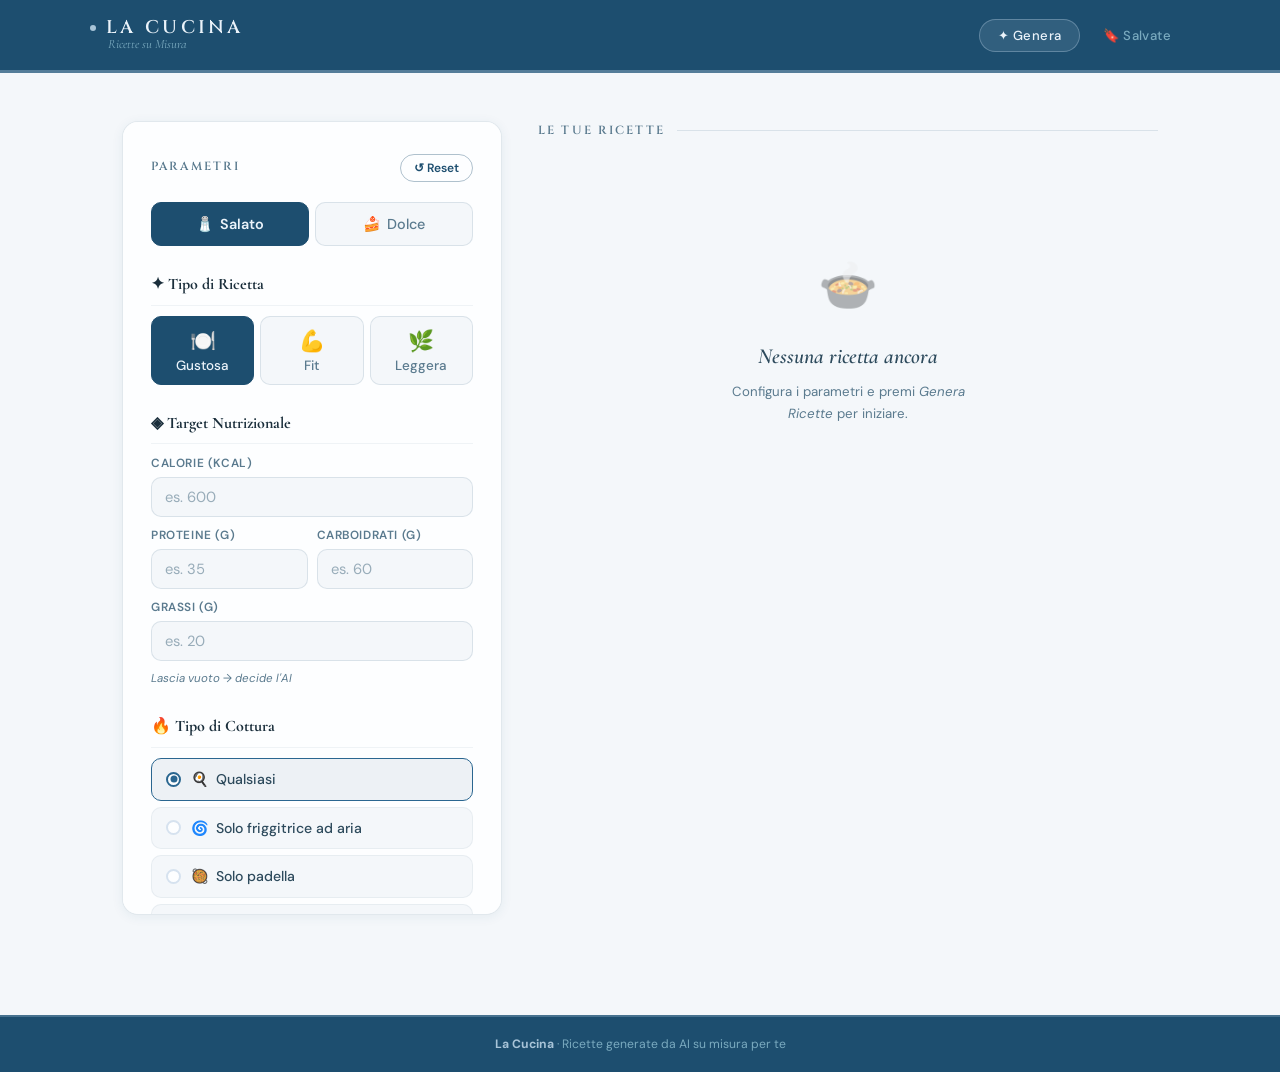
==== commit ad3e617f: "aggiunta icona" ====
--- a/index.html
+++ b/index.html
@@ -3,6 +3,7 @@
 <head>
   <meta charset="UTF-8">
   <meta name="viewport" content="width=device-width, initial-scale=1.0">
+    <link rel="icon" href="icon.ico" type="image/x-icon">
   <title>La Cucina — Ricette su Misura</title>
   <link rel="preconnect" href="https://fonts.googleapis.com">
   <link href="https://fonts.googleapis.com/css2?family=Cormorant+Garamond:ital,wght@0,400;0,600;0,700;1,400;1,600&family=DM+Sans:wght@300;400;500;600&family=Cinzel:wght@400;600;700&family=DM+Mono:wght@400;500&display=swap" rel="stylesheet">
@@ -211,6 +212,16 @@
         </div>
       </section>
 
+      <!-- ── Restrizioni ── -->
+      <section class="p-section">
+        <h2 class="p-section-title">⚠️ Restrizioni</h2>
+        <div class="input-group">
+          <label class="input-label" for="restrizioni">Indicazioni particolari</label>
+          <textarea id="restrizioni" class="input-field" placeholder="es. niente cibi acidi per il reflusso, senza lattosio, adatta a chi ha nausea…" aria-describedby="restr-hint"></textarea>
+          <span class="input-hint" id="restr-hint">L'AI adatterà le ricette rispettando queste indicazioni.</span>
+        </div>
+      </section>
+
       <!-- ── Modello AI ── -->
       <section class="p-section">
         <h2 class="p-section-title">🤖 Modello AI</h2>
--- a/style.css
+++ b/style.css
@@ -260,19 +260,10 @@
   letter-spacing: 0.18em;
   text-transform: uppercase;
   color: var(--muted);
-  display: flex;
-  align-items: center;
-  gap: 10px;
-  flex: 1;
   margin-bottom: 0;
 }
 
-.panel-title::after {
-  content: '';
-  flex: 1;
-  height: 1px;
-  background: var(--border);
-}
+/* panel-title::after rimosso — niente barra dopo 'Parametri' */
 
 .btn-reset {
   padding: 4px 10px;
@@ -637,7 +628,20 @@
    5. RESULTS AREA & STATES
 ════════════════════════════════════════ */
 
-.results-header  { display: flex; align-items: center; margin-bottom: 22px; }
+.results-header {
+  display: flex;
+  align-items: center;
+  gap: 12px;
+  margin-bottom: 22px;
+}
+
+/* La barra a destra cresce e riempie lo spazio — flex su results-header, non su results-title */
+.results-header::after {
+  content: '';
+  flex: 1;
+  height: 1px;
+  background: var(--border);
+}
 
 .results-title {
   font-family: var(--font-display);
@@ -646,16 +650,7 @@
   letter-spacing: 0.18em;
   text-transform: uppercase;
   color: var(--muted);
-  display: flex;
-  align-items: center;
-  gap: 12px;
-}
-
-.results-title::before {
-  content: '';
-  width: 50px;
-  height: 1px;
-  background: var(--border);
+  white-space: nowrap; /* evita che il testo vada a capo */
 }
 
 /* Empty state */
@@ -1190,6 +1185,98 @@
    9. RESPONSIVE
 ════════════════════════════════════════ */
 
+/* -- Desktop largo (>= 1100px): scala tutto verso l'alto -- */
+@media (min-width: 1100px) {
+
+  .header-inner { height: 70px; }
+
+  .logo          { font-size: 1.15rem; letter-spacing: 0.18em; }
+  .logo-sub      { font-size: 0.8rem; padding-left: 18px; }
+  .nav-tab       { padding: 7px 18px; font-size: 0.82rem; }
+
+  .page-wrap {
+    padding: 48px 32px 100px;
+    gap: 36px;
+    grid-template-columns: 380px 1fr;
+  }
+
+  .config-panel {
+    padding: 32px 28px;
+    top: 86px;
+    max-height: calc(100vh - 106px);
+  }
+
+  .panel-title   { font-size: 0.74rem; margin-bottom: 4px; }
+  .btn-reset     { font-size: 0.75rem; padding: 5px 13px; }
+  .p-section     { margin-bottom: 26px; }
+  .p-section-title { font-size: 1rem; }
+
+  .taste-tab     { font-size: 0.9rem; padding: 12px 10px; }
+  .mode-btn      { font-size: 0.84rem; padding: 10px 6px; }
+  .mode-btn .m-icon { font-size: 1.3rem; }
+
+  .input-label   { font-size: 0.74rem; }
+  .input-field   { font-size: 0.92rem; padding: 9px 13px; }
+  .input-hint    { font-size: 0.72rem; }
+  textarea.input-field { min-height: 80px; }
+
+  .radio-row     { padding: 9px 14px; }
+  .radio-label   { font-size: 0.88rem; }
+  .switch-row    { padding: 9px 12px; }
+  .switch-label  { font-size: 0.88rem; }
+
+  .model-seg-btn { font-size: 0.84rem; padding: 9px 12px; }
+  .model-seg-hint { font-size: 0.73rem; }
+
+  .btn-generate  { font-size: 0.8rem; padding: 15px; margin-top: 8px; }
+
+  /* Cards */
+  .cards-grid    { gap: 22px; }
+  .card-top      { padding: 22px 22px 16px; }
+  .card-name     { font-size: 1.3rem; }
+  .card-desc     { font-size: 0.86rem; }
+  .card-cuisine  { font-size: 0.67rem; }
+  .card-macros   { padding: 13px 22px; }
+  .macro-val     { font-size: 0.95rem; }
+  .macro-lbl     { font-size: 0.62rem; }
+  .card-body     { padding: 18px 22px 0; gap: 18px; }
+  .ingredient-list li { font-size: 0.88rem; padding: 6px 0; }
+  .steps-list li { font-size: 0.86rem; padding: 9px 0; }
+  .section-mini-title { font-size: 0.92rem; }
+  .card-modify-area { padding: 13px 22px; }
+  .card-actions  { padding: 13px 22px 18px; gap: 9px; }
+  .btn-save,
+  .btn-edit-toggle,
+  .btn-unsave    { font-size: 0.79rem; padding: 8px 10px; }
+  .btn-more      { font-size: 0.75rem; padding: 13px 32px; }
+
+  /* Results header */
+  .results-header { margin-bottom: 28px; }
+  .results-title  { font-size: 0.74rem; }
+
+  /* Saved view */
+  .saved-view    { padding: 48px 32px 100px; }
+  .search-input  { width: 300px; font-size: 0.9rem; }
+}
+
+/* -- Desktop medio (900px – 1099px) -- */
+@media (min-width: 900px) and (max-width: 1099px) {
+
+  .page-wrap {
+    padding: 36px 24px 80px;
+    gap: 28px;
+    grid-template-columns: 340px 1fr;
+  }
+
+  .config-panel { padding: 26px 22px; }
+
+  .card-name  { font-size: 1.2rem; }
+  .card-top   { padding: 20px 20px 14px; }
+  .card-body  { padding: 16px 20px 0; }
+  .card-macros { padding: 12px 20px; }
+  .card-actions { padding: 12px 20px 16px; }
+}
+
 /* -- Tablet (< 900px): pannello passa sopra ai risultati -- */
 @media (max-width: 900px) {
   .page-wrap {
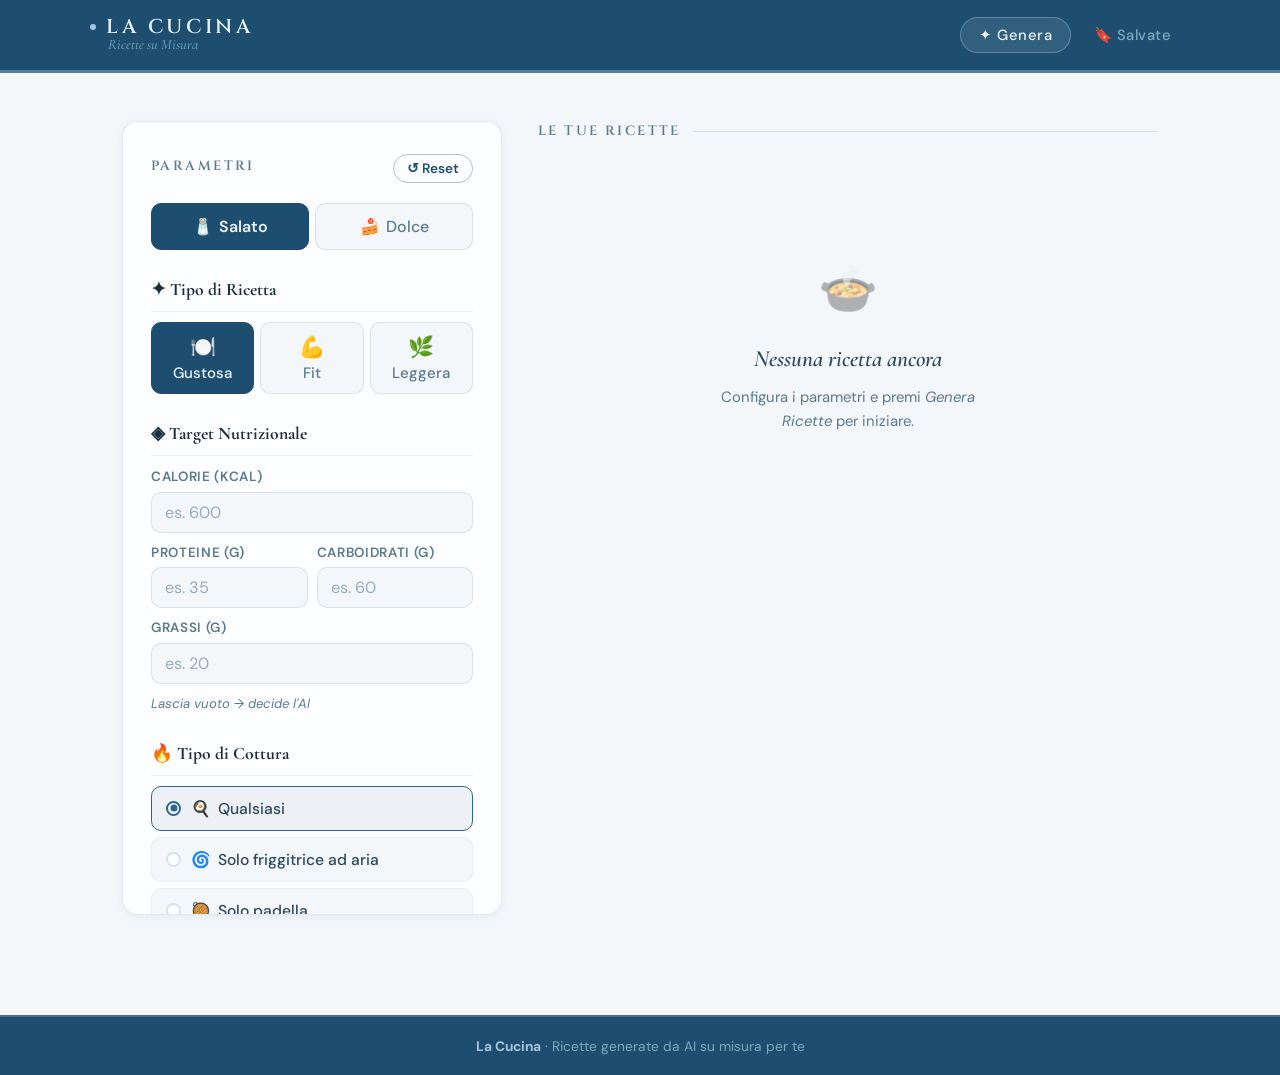
==== commit 3d54b840: "pwa" ====
--- a/index.html
+++ b/index.html
@@ -2,8 +2,30 @@
 <html lang="it">
 <head>
   <meta charset="UTF-8">
-  <meta name="viewport" content="width=device-width, initial-scale=1.0">
-    <link rel="icon" href="icon.ico" type="image/x-icon">
+  <meta name="viewport" content="width=device-width, initial-scale=1.0, viewport-fit=cover">
+
+  <!-- ── PWA core ── -->
+  <link rel="manifest" href="manifest.json">
+  <meta name="theme-color" content="#1D4E6F">
+  <meta name="mobile-web-app-capable" content="yes">
+
+  <!-- ── iOS / Safari PWA ── -->
+  <meta name="apple-mobile-web-app-capable" content="yes">
+  <meta name="apple-mobile-web-app-status-bar-style" content="black-translucent">
+  <meta name="apple-mobile-web-app-title" content="La Cucina">
+  <link rel="apple-touch-icon" href="icons/icon-180x180.png">
+  <link rel="apple-touch-icon" sizes="152x152" href="icons/icon-152x152.png">
+  <link rel="apple-touch-icon" sizes="192x192" href="icons/icon-192x192.png">
+
+  <!-- ── Meta descrittivi ── -->
+  <meta name="description" content="Genera ricette personalizzate con l'intelligenza artificiale, su misura per i tuoi ingredienti e obiettivi nutrizionali.">
+  <meta name="application-name" content="La Cucina">
+
+  <!-- ── Favicons ── -->
+  <link rel="icon" href="icon.ico" type="image/x-icon">
+  <link rel="icon" type="image/png" sizes="192x192" href="icons/icon-192x192.png">
+  <link rel="icon" type="image/png" sizes="512x512" href="icons/icon-512x512.png">
+
   <title>La Cucina — Ricette su Misura</title>
   <link rel="preconnect" href="https://fonts.googleapis.com">
   <link href="https://fonts.googleapis.com/css2?family=Cormorant+Garamond:ital,wght@0,400;0,600;0,700;1,400;1,600&family=DM+Sans:wght@300;400;500;600&family=Cinzel:wght@400;600;700&family=DM+Mono:wght@400;500&display=swap" rel="stylesheet">
@@ -290,5 +312,16 @@
 </footer>
 
 <script src="main.js"></script>
+
+<!-- ── Registrazione Service Worker (PWA) ── -->
+<script>
+  if ('serviceWorker' in navigator) {
+    window.addEventListener('load', () => {
+      navigator.serviceWorker.register('./sw.js')
+        .then(reg => console.log('[SW] Registrato:', reg.scope))
+        .catch(err => console.warn('[SW] Errore registrazione:', err));
+    });
+  }
+</script>
 </body>
 </html>
--- a/style.css
+++ b/style.css
@@ -128,7 +128,7 @@
 
 .logo {
   font-family: var(--font-display);
-  font-size: 1.05rem;
+  font-size: 1.15rem;
   font-weight: 600;
   letter-spacing: 0.15em;
   text-transform: uppercase;
@@ -153,7 +153,7 @@
 .logo-sub {
   font-family: var(--font-serif);
   font-style: italic;
-  font-size: 0.72rem;
+  font-size: 0.82rem;
   color: var(--muted-inv);
   /* rientra per allinearsi visivamente al testo del logo (dot + gap = ~16px) */
   padding-left: 16px;
@@ -170,7 +170,7 @@
 .nav-tab {
   padding: 6px 14px;
   border-radius: 20px;
-  font-size: 0.76rem;
+  font-size: 0.86rem;
   font-weight: 500;
   letter-spacing: 0.03em;
   color: var(--muted-inv);
@@ -190,7 +190,7 @@
   border-color: rgba(168, 196, 216, 0.4);
 }
 
-.nav-tab-badge { font-size: 0.72rem; opacity: 0.8; }
+.nav-tab-badge { font-size: 0.82rem; opacity: 0.8; }
 
 /* -- Views -- */
 .view         { display: none; }
@@ -214,7 +214,7 @@
   color: var(--muted-inv);
   text-align: center;
   padding: 18px;
-  font-size: 0.76rem;
+  font-size: 0.86rem;
   border-top: 2px solid rgba(168, 196, 216, 0.3);
 }
 
@@ -255,7 +255,7 @@
 
 .panel-title {
   font-family: var(--font-display);
-  font-size: 0.68rem;
+  font-size: 0.78rem;
   font-weight: 600;
   letter-spacing: 0.18em;
   text-transform: uppercase;
@@ -272,7 +272,7 @@
   background: transparent;
   color: var(--navy);
   font-family: var(--font-body);
-  font-size: 0.7rem;
+  font-size: 0.8rem;
   font-weight: 600;
   cursor: pointer;
   white-space: nowrap;
@@ -291,7 +291,7 @@
 
 .p-section-title {
   font-family: var(--font-serif);
-  font-size: 0.92rem;
+  font-size: 1.02rem;
   font-weight: 700;
   color: var(--text);
   margin-bottom: 10px;
@@ -312,7 +312,7 @@
   border: 1px solid var(--border);
   background: var(--bg);
   font-family: var(--font-body);
-  font-size: 0.82rem;
+  font-size: 0.92rem;
   font-weight: 500;
   color: var(--muted);
   cursor: pointer;
@@ -349,7 +349,7 @@
   border: 1px solid var(--border);
   background: var(--bg);
   font-family: var(--font-body);
-  font-size: 0.77rem;
+  font-size: 0.87rem;
   font-weight: 500;
   color: var(--muted);
   cursor: pointer;
@@ -420,7 +420,7 @@
 }
 
 .radio-label {
-  font-size: 0.83rem;
+  font-size: 0.93rem;
   font-weight: 500;
   color: var(--text2);
   display: flex;
@@ -448,7 +448,7 @@
 .switch-row:focus-visible { outline: 2px solid var(--navy-mid); outline-offset: 1px; }
 
 .switch-label {
-  font-size: 0.83rem;
+  font-size: 0.93rem;
   font-weight: 500;
   color: var(--text2);
   display: flex;
@@ -497,7 +497,7 @@
 .input-group.full { grid-column: 1 / -1; }
 
 .input-label {
-  font-size: 0.7rem;
+  font-size: 0.8rem;
   font-weight: 600;
   letter-spacing: 0.05em;
   text-transform: uppercase;
@@ -510,7 +510,7 @@
   border-radius: var(--radius);
   background: var(--bg);
   font-family: var(--font-body);
-  font-size: 0.86rem;
+  font-size: 0.96rem;
   color: var(--text);
   outline: none;
   transition: border-color 0.18s, box-shadow 0.18s;
@@ -526,7 +526,7 @@
 .input-field::placeholder { color: var(--muted); opacity: 0.6; }
 
 .input-hint {
-  font-size: 0.67rem;
+  font-size: 0.77rem;
   color: var(--muted);
   font-style: italic;
 }
@@ -558,7 +558,7 @@
   border: none;
   background: transparent;
   font-family: var(--font-body);
-  font-size: 0.77rem;
+  font-size: 0.87rem;
   font-weight: 500;
   color: var(--muted);
   cursor: pointer;
@@ -580,7 +580,7 @@
 .model-seg-btn:focus-visible { outline: 2px solid var(--navy-mid); outline-offset: 1px; }
 
 .model-seg-hint {
-  font-size: 0.68rem;
+  font-size: 0.78rem;
   color: var(--muted);
   font-style: italic;
   margin-top: 6px;
@@ -597,7 +597,7 @@
   border: none;
   border-radius: var(--radius);
   font-family: var(--font-display);
-  font-size: 0.73rem;
+  font-size: 0.83rem;
   font-weight: 600;
   letter-spacing: 0.15em;
   text-transform: uppercase;
@@ -645,7 +645,7 @@
 
 .results-title {
   font-family: var(--font-display);
-  font-size: 0.68rem;
+  font-size: 0.78rem;
   font-weight: 600;
   letter-spacing: 0.18em;
   text-transform: uppercase;
@@ -665,8 +665,8 @@
 }
 
 .empty-icon  { font-size: 3rem; margin-bottom: 14px; opacity: 0.5; }
-.empty-title { font-family: var(--font-serif); font-size: 1.35rem; font-weight: 600; font-style: italic; color: var(--text2); margin-bottom: 8px; }
-.empty-desc  { font-size: 0.83rem; max-width: 280px; }
+.empty-title { font-family: var(--font-serif); font-size: 1.45rem; font-weight: 600; font-style: italic; color: var(--text2); margin-bottom: 8px; }
+.empty-desc  { font-size: 0.93rem; max-width: 280px; }
 
 /* Loader animato */
 .loader-state {
@@ -699,7 +699,7 @@
 .loader-text {
   font-family: var(--font-serif);
   font-style: italic;
-  font-size: 0.98rem;
+  font-size: 1.08rem;
   color: var(--text2);
 }
 
@@ -710,7 +710,7 @@
   border-radius: var(--radius);
   padding: 14px 18px;
   color: #8B3030;
-  font-size: 0.84rem;
+  font-size: 0.94rem;
   margin: 18px 0;
 }
 
@@ -727,7 +727,7 @@
   border-radius: var(--radius);
   color: var(--navy);
   font-family: var(--font-display);
-  font-size: 0.7rem;
+  font-size: 0.8rem;
   font-weight: 600;
   letter-spacing: 0.14em;
   text-transform: uppercase;
@@ -800,7 +800,7 @@
 
 .card-cuisine {
   font-family: var(--font-mono);
-  font-size: 0.63rem;
+  font-size: 0.73rem;
   letter-spacing: 0.1em;
   text-transform: uppercase;
   color: var(--navy-light);
@@ -809,7 +809,7 @@
 
 .card-name {
   font-family: var(--font-serif);
-  font-size: 1.15rem;
+  font-size: 1.25rem;
   font-weight: 700;
   line-height: 1.2;
   color: var(--text);
@@ -817,7 +817,7 @@
 }
 
 .card-desc {
-  font-size: 0.81rem;
+  font-size: 0.91rem;
   color: var(--muted);
   line-height: 1.5;
   font-weight: 300;
@@ -830,7 +830,7 @@
   display: inline-flex;
   align-items: center;
   gap: 4px;
-  font-size: 0.63rem;
+  font-size: 0.73rem;
   font-weight: 600;
   letter-spacing: 0.04em;
   text-transform: uppercase;
@@ -855,8 +855,8 @@
 }
 
 .macro-item { text-align: center; }
-.macro-val  { font-family: var(--font-mono); font-size: 0.87rem; font-weight: 500; color: var(--text); display: block; }
-.macro-lbl  { font-size: 0.58rem; text-transform: uppercase; letter-spacing: 0.08em; color: var(--muted); }
+.macro-val  { font-family: var(--font-mono); font-size: 0.97rem; font-weight: 500; color: var(--text); display: block; }
+.macro-lbl  { font-size: 0.68rem; text-transform: uppercase; letter-spacing: 0.08em; color: var(--muted); }
 
 /* -- Toggle body (ingredienti & procedura) -- */
 .card-body-toggle {
@@ -865,7 +865,7 @@
   justify-content: center;
   gap: 5px;
   padding: 9px;
-  font-size: 0.73rem;
+  font-size: 0.83rem;
   font-weight: 600;
   color: var(--navy-light);
   cursor: pointer;
@@ -900,7 +900,7 @@
   display: flex;
   align-items: baseline;
   gap: 8px;
-  font-size: 0.82rem;
+  font-size: 0.92rem;
   padding: 5px 0;
   border-bottom: 1px solid var(--border-soft);
   color: var(--text2);
@@ -910,7 +910,7 @@
 
 .ing-qty {
   font-family: var(--font-mono);
-  font-size: 0.76rem;
+  font-size: 0.86rem;
   color: var(--navy-light);
   flex-shrink: 0;
   min-width: 50px;
@@ -927,7 +927,7 @@
   display: flex;
   gap: 11px;
   align-items: flex-start;
-  font-size: 0.81rem;
+  font-size: 0.91rem;
   color: var(--text2);
   padding: 7px 0;
   border-bottom: 1px solid var(--border-soft);
@@ -947,14 +947,14 @@
   align-items: center;
   justify-content: center;
   font-family: var(--font-mono);
-  font-size: 0.62rem;
+  font-size: 0.72rem;
   flex-shrink: 0;
   margin-top: 1px;
 }
 
 .section-mini-title {
   font-family: var(--font-serif);
-  font-size: 0.86rem;
+  font-size: 0.96rem;
   font-weight: 700;
   color: var(--text);
   margin-bottom: 7px;
@@ -971,7 +971,7 @@
 .card-modify-area.visible { display: block; }
 
 .modify-label {
-  font-size: 0.68rem;
+  font-size: 0.78rem;
   font-weight: 600;
   letter-spacing: 0.05em;
   text-transform: uppercase;
@@ -988,7 +988,7 @@
   border-radius: var(--radius);
   background: var(--bg);
   font-family: var(--font-body);
-  font-size: 0.82rem;
+  font-size: 0.92rem;
   color: var(--text);
   outline: none;
   transition: border-color 0.18s, box-shadow 0.18s;
@@ -1004,7 +1004,7 @@
   border: none;
   border-radius: var(--radius);
   font-family: var(--font-body);
-  font-size: 0.76rem;
+  font-size: 0.86rem;
   font-weight: 600;
   cursor: pointer;
   white-space: nowrap;
@@ -1015,7 +1015,7 @@
 .btn-modify:disabled { opacity: 0.5; cursor: not-allowed; }
 
 .modify-loader {
-  font-size: 0.76rem;
+  font-size: 0.86rem;
   color: var(--muted);
   font-style: italic;
   padding: 5px 0;
@@ -1039,7 +1039,7 @@
   padding: 7px;
   border-radius: var(--radius);
   font-family: var(--font-body);
-  font-size: 0.75rem;
+  font-size: 0.85rem;
   font-weight: 600;
   cursor: pointer;
   display: flex;
@@ -1099,7 +1099,7 @@
 
 .saved-main-title {
   font-family: var(--font-display);
-  font-size: 0.68rem;
+  font-size: 0.78rem;
   font-weight: 600;
   letter-spacing: 0.18em;
   text-transform: uppercase;
@@ -1114,7 +1114,7 @@
 
 .saved-count-label {
   font-family: var(--font-mono);
-  font-size: 0.68rem;
+  font-size: 0.78rem;
   color: var(--muted);
   margin-left: 46px;
 }
@@ -1128,7 +1128,7 @@
   border-radius: 24px;
   background: var(--surface);
   font-family: var(--font-body);
-  font-size: 0.84rem;
+  font-size: 0.94rem;
   color: var(--text);
   outline: none;
   width: 250px;
@@ -1159,8 +1159,8 @@
 }
 
 .no-results .empty-icon  { font-size: 2.5rem; margin-bottom: 12px; opacity: 0.4; }
-.no-results .empty-title { font-family: var(--font-serif); font-size: 1.2rem; font-weight: 600; font-style: italic; color: var(--text2); margin-bottom: 6px; }
-.no-results .empty-desc  { font-size: 0.82rem; color: var(--muted); }
+.no-results .empty-title { font-family: var(--font-serif); font-size: 1.3rem; font-weight: 600; font-style: italic; color: var(--text2); margin-bottom: 6px; }
+.no-results .empty-desc  { font-size: 0.92rem; color: var(--muted); }
 
 
 /* ════════════════════════════════════════
@@ -1190,9 +1190,9 @@
 
   .header-inner { height: 70px; }
 
-  .logo          { font-size: 1.15rem; letter-spacing: 0.18em; }
-  .logo-sub      { font-size: 0.8rem; padding-left: 18px; }
-  .nav-tab       { padding: 7px 18px; font-size: 0.82rem; }
+  .logo          { font-size: 1.25rem; letter-spacing: 0.18em; }
+  .logo-sub      { font-size: 0.9rem; padding-left: 18px; }
+  .nav-tab       { padding: 7px 18px; font-size: 0.92rem; }
 
   .page-wrap {
     padding: 48px 32px 100px;
@@ -1206,57 +1206,57 @@
     max-height: calc(100vh - 106px);
   }
 
-  .panel-title   { font-size: 0.74rem; margin-bottom: 4px; }
-  .btn-reset     { font-size: 0.75rem; padding: 5px 13px; }
+  .panel-title   { font-size: 0.84rem; margin-bottom: 4px; }
+  .btn-reset     { font-size: 0.85rem; padding: 5px 13px; }
   .p-section     { margin-bottom: 26px; }
-  .p-section-title { font-size: 1rem; }
-
-  .taste-tab     { font-size: 0.9rem; padding: 12px 10px; }
-  .mode-btn      { font-size: 0.84rem; padding: 10px 6px; }
+  .p-section-title { font-size: 1.1rem; }
+
+  .taste-tab     { font-size: 1.0rem; padding: 12px 10px; }
+  .mode-btn      { font-size: 0.94rem; padding: 10px 6px; }
   .mode-btn .m-icon { font-size: 1.3rem; }
 
-  .input-label   { font-size: 0.74rem; }
-  .input-field   { font-size: 0.92rem; padding: 9px 13px; }
-  .input-hint    { font-size: 0.72rem; }
+  .input-label   { font-size: 0.84rem; }
+  .input-field   { font-size: 1.02rem; padding: 9px 13px; }
+  .input-hint    { font-size: 0.82rem; }
   textarea.input-field { min-height: 80px; }
 
   .radio-row     { padding: 9px 14px; }
-  .radio-label   { font-size: 0.88rem; }
+  .radio-label   { font-size: 0.98rem; }
   .switch-row    { padding: 9px 12px; }
-  .switch-label  { font-size: 0.88rem; }
-
-  .model-seg-btn { font-size: 0.84rem; padding: 9px 12px; }
-  .model-seg-hint { font-size: 0.73rem; }
-
-  .btn-generate  { font-size: 0.8rem; padding: 15px; margin-top: 8px; }
+  .switch-label  { font-size: 0.98rem; }
+
+  .model-seg-btn { font-size: 0.94rem; padding: 9px 12px; }
+  .model-seg-hint { font-size: 0.83rem; }
+
+  .btn-generate  { font-size: 0.9rem; padding: 15px; margin-top: 8px; }
 
   /* Cards */
   .cards-grid    { gap: 22px; }
   .card-top      { padding: 22px 22px 16px; }
-  .card-name     { font-size: 1.3rem; }
-  .card-desc     { font-size: 0.86rem; }
-  .card-cuisine  { font-size: 0.67rem; }
+  .card-name     { font-size: 1.4rem; }
+  .card-desc     { font-size: 0.96rem; }
+  .card-cuisine  { font-size: 0.77rem; }
   .card-macros   { padding: 13px 22px; }
-  .macro-val     { font-size: 0.95rem; }
-  .macro-lbl     { font-size: 0.62rem; }
+  .macro-val     { font-size: 1.05rem; }
+  .macro-lbl     { font-size: 0.72rem; }
   .card-body     { padding: 18px 22px 0; gap: 18px; }
-  .ingredient-list li { font-size: 0.88rem; padding: 6px 0; }
-  .steps-list li { font-size: 0.86rem; padding: 9px 0; }
-  .section-mini-title { font-size: 0.92rem; }
+  .ingredient-list li { font-size: 0.98rem; padding: 6px 0; }
+  .steps-list li { font-size: 0.96rem; padding: 9px 0; }
+  .section-mini-title { font-size: 1.02rem; }
   .card-modify-area { padding: 13px 22px; }
   .card-actions  { padding: 13px 22px 18px; gap: 9px; }
   .btn-save,
   .btn-edit-toggle,
-  .btn-unsave    { font-size: 0.79rem; padding: 8px 10px; }
-  .btn-more      { font-size: 0.75rem; padding: 13px 32px; }
+  .btn-unsave    { font-size: 0.89rem; padding: 8px 10px; }
+  .btn-more      { font-size: 0.85rem; padding: 13px 32px; }
 
   /* Results header */
   .results-header { margin-bottom: 28px; }
-  .results-title  { font-size: 0.74rem; }
+  .results-title  { font-size: 0.84rem; }
 
   /* Saved view */
   .saved-view    { padding: 48px 32px 100px; }
-  .search-input  { width: 300px; font-size: 0.9rem; }
+  .search-input  { width: 300px; font-size: 1.0rem; }
 }
 
 /* -- Desktop medio (900px – 1099px) -- */
@@ -1270,7 +1270,7 @@
 
   .config-panel { padding: 26px 22px; }
 
-  .card-name  { font-size: 1.2rem; }
+  .card-name  { font-size: 1.3rem; }
   .card-top   { padding: 20px 20px 14px; }
   .card-body  { padding: 16px 20px 0; }
   .card-macros { padding: 12px 20px; }
@@ -1315,19 +1315,19 @@
   }
 
   .logo {
-    font-size: 0.88rem;
+    font-size: 0.98rem;
     letter-spacing: 0.08em;
     gap: 7px;
   }
 
   .logo-sub {
-    font-size: 0.63rem;
+    font-size: 0.73rem;
     padding-left: 13px;
   }
 
   .nav-tab {
     padding: 5px 10px;
-    font-size: 0.72rem;
+    font-size: 0.82rem;
     white-space: nowrap;
   }
 
@@ -1361,19 +1361,19 @@
   .input-field {
     width: 100%;
     min-width: 0;
-    font-size: 0.84rem;
+    font-size: 0.94rem;
     padding: 7px 9px;
   }
 
   /* Etichette più compatte */
   .input-label {
-    font-size: 0.65rem;
+    font-size: 0.75rem;
   }
 
   /* Radio e switch: testo non va a capo */
   .radio-label,
   .switch-label {
-    font-size: 0.8rem;
+    font-size: 0.9rem;
   }
 
   /* Cards: colonna singola, padding interno ridotto */
@@ -1393,12 +1393,12 @@
   }
 
   .card-name {
-    font-size: 1.05rem;
+    font-size: 1.15rem;
     word-break: break-word;
   }
 
   .card-desc {
-    font-size: 0.79rem;
+    font-size: 0.89rem;
   }
 
   .card-macros {
@@ -1406,11 +1406,11 @@
   }
 
   .macro-val {
-    font-size: 0.8rem;
+    font-size: 0.9rem;
   }
 
   .macro-lbl {
-    font-size: 0.54rem;
+    font-size: 0.64rem;
   }
 
   .card-body {
@@ -1419,7 +1419,7 @@
 
   .ingredient-list li,
   .steps-list li {
-    font-size: 0.8rem;
+    font-size: 0.9rem;
   }
 
   .card-modify-area {
@@ -1448,7 +1448,7 @@
   .btn-save,
   .btn-edit-toggle,
   .btn-unsave {
-    font-size: 0.7rem;
+    font-size: 0.8rem;
     padding: 6px 6px;
   }
 
@@ -1475,7 +1475,7 @@
 
   /* Bottone genera */
   .btn-generate {
-    font-size: 0.68rem;
+    font-size: 0.78rem;
     padding: 12px;
     width: 100%;
   }
@@ -1498,10 +1498,10 @@
   }
 
   .logo {
-    font-size: 0.82rem;
+    font-size: 0.92rem;
   }
 
   .logo-sub {
-    font-size: 0.6rem;
-  }
-}
+    font-size: 0.7rem;
+  }
+}
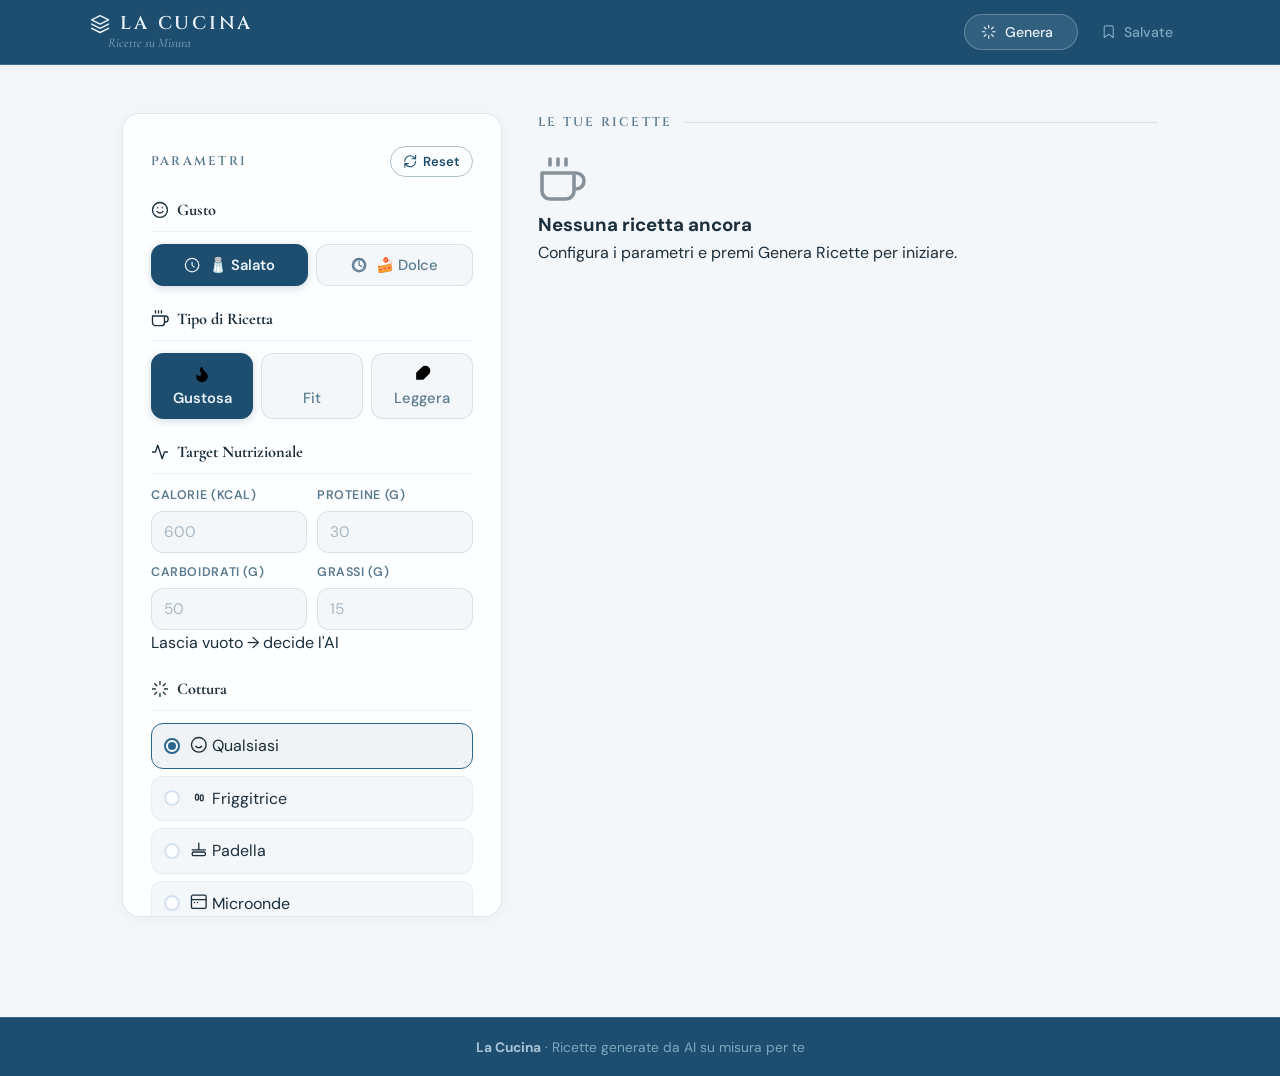
==== commit 37192b18: "test migliorie grafiche" ====
--- a/index.html
+++ b/index.html
@@ -2,326 +2,214 @@
 <html lang="it">
 <head>
   <meta charset="UTF-8">
-  <meta name="viewport" content="width=device-width, initial-scale=1.0, viewport-fit=cover">
-
-  <!-- ── PWA core ── -->
+  <meta name="viewport" content="width=device-width, initial-scale=1.0">
+  <title>La Cucina — Ricette su Misura</title>
+  <meta name="description" content="Genera ricette personalizzate con l'intelligenza artificiale">
   <link rel="manifest" href="manifest.json">
-  <meta name="theme-color" content="#1D4E6F">
-  <meta name="mobile-web-app-capable" content="yes">
-
-  <!-- ── iOS / Safari PWA ── -->
-  <meta name="apple-mobile-web-app-capable" content="yes">
-  <meta name="apple-mobile-web-app-status-bar-style" content="black-translucent">
-  <meta name="apple-mobile-web-app-title" content="La Cucina">
-  <link rel="apple-touch-icon" href="icons/icon-180x180.png">
-  <link rel="apple-touch-icon" sizes="152x152" href="icons/icon-152x152.png">
-  <link rel="apple-touch-icon" sizes="192x192" href="icons/icon-192x192.png">
-
-  <!-- ── Meta descrittivi ── -->
-  <meta name="description" content="Genera ricette personalizzate con l'intelligenza artificiale, su misura per i tuoi ingredienti e obiettivi nutrizionali.">
-  <meta name="application-name" content="La Cucina">
-
-  <!-- ── Favicons ── -->
-  <link rel="icon" href="icon.ico" type="image/x-icon">
-  <link rel="icon" type="image/png" sizes="192x192" href="icons/icon-192x192.png">
-  <link rel="icon" type="image/png" sizes="512x512" href="icons/icon-512x512.png">
-
-  <title>La Cucina — Ricette su Misura</title>
+  <link rel="icon" href="icons/icon-192x192.png" type="image/png">
   <link rel="preconnect" href="https://fonts.googleapis.com">
-  <link href="https://fonts.googleapis.com/css2?family=Cormorant+Garamond:ital,wght@0,400;0,600;0,700;1,400;1,600&family=DM+Sans:wght@300;400;500;600&family=Cinzel:wght@400;600;700&family=DM+Mono:wght@400;500&display=swap" rel="stylesheet">
+  <link rel="preconnect" href="https://fonts.gstatic.com" crossorigin>
+  <link href="https://fonts.googleapis.com/css2?family=Cinzel:wght@400;600&family=Cormorant+Garamond:ital,wght@0,400;0,600;1,400&family=DM+Sans:wght@400;500;600&family=DM+Mono&display=swap" rel="stylesheet">
   <link rel="stylesheet" href="style.css">
 </head>
 <body>
-
-<!-- ════════════════════════════════════════
-     HEADER
-════════════════════════════════════════ -->
-<header class="site-header" role="banner">
-  <div class="header-inner">
-    <div class="logo-block">
-      <h1 class="site-title">
-        <a href="#" class="logo" aria-label="La Cucina — torna all'inizio">
-          <span class="logo-dot" aria-hidden="true"></span>La Cucina
+  <header class="site-header">
+    <div class="header-inner">
+      <div class="logo-block">
+        <a href="#" class="logo" aria-label="Home La Cucina">
+          <svg class="icon" viewBox="0 0 24 24"><path d="M12 2L2 7l10 5 10-5-10-5zM2 17l10 5 10-5M2 12l10 5 10-5"/></svg>
+          La Cucina
         </a>
-      </h1>
-      <p class="logo-sub" aria-hidden="true">Ricette su Misura</p>
+        <span class="logo-sub">Ricette su Misura</span>
+      </div>
+      <nav class="nav-tabs" role="tablist">
+        <button id="tab-generate" class="nav-tab active" role="tab" aria-controls="view-generate" aria-selected="true">
+          <svg class="icon" viewBox="0 0 24 24"><path d="M12 2v4M12 18v4M4.93 4.93l2.83 2.83M16.24 16.24l2.83 2.83M2 12h4M18 12h4M4.93 19.07l2.83-2.83M16.24 7.76l2.83-2.83"/></svg>
+          Genera <span id="saved-badge" class="nav-tab-badge"></span>
+        </button>
+        <button id="tab-saved" class="nav-tab" role="tab" aria-controls="view-saved" aria-selected="false">
+          <svg class="icon" viewBox="0 0 24 24"><path d="M19 21l-7-5-7 5V5a2 2 0 0 1 2-2h10a2 2 0 0 1 2 2z"/></svg>
+          Salvate
+        </button>
+      </nav>
     </div>
-    <nav class="nav-tabs" role="tablist" aria-label="Sezioni principali">
-      <button class="nav-tab active" role="tab" aria-selected="true" aria-controls="view-generate" id="tab-generate">
-        <span aria-hidden="true">✦</span> Genera
-      </button>
-      <button class="nav-tab" role="tab" aria-selected="false" aria-controls="view-saved" id="tab-saved">
-        <span aria-hidden="true">🔖</span> Salvate
-        <span class="nav-tab-badge" id="saved-badge" aria-live="polite" aria-label="Numero ricette salvate"></span>
-      </button>
-    </nav>
-  </div>
-</header>
-
-
-<!-- ════════════════════════════════════════
-     VIEW: GENERA
-════════════════════════════════════════ -->
-<div class="view active" id="view-generate" role="tabpanel" aria-labelledby="tab-generate">
-  <div class="page-wrap">
-
-    <!-- ── Pannello configurazione ── -->
-    <aside class="config-panel" aria-label="Parametri ricetta">
-
-      <!-- Barra superiore: titolo + reset -->
+  </header>
+
+  <main class="page-wrap">
+    <aside class="config-panel" id="view-generate">
       <div class="panel-header">
-        <div class="panel-title" aria-hidden="true">Parametri</div>
-        <button class="btn-reset" id="btn-reset" aria-label="Reimposta tutti i parametri">
-          <span aria-hidden="true">↺</span> Reset
+        <h2 class="panel-title">Parametri</h2>
+        <button id="btn-reset" class="btn-reset">
+          <svg class="icon" viewBox="0 0 24 24"><path d="M21 2v6h-6M3 12a9 9 0 0 1 15-6.7L21 8M3 22v-6h6M21 12a9 9 0 0 1-15 6.7L3 16"/></svg>
+          Reset
         </button>
       </div>
 
-      <!-- ── Salato / Dolce ── -->
-      <section class="p-section">
-        <div class="taste-tabs" role="group" aria-label="Categoria ricetta" id="taste-tabs">
+      <div class="p-section">
+        <h3 class="p-section-title">
+          <svg class="icon" viewBox="0 0 24 24"><circle cx="12" cy="12" r="10"/><path d="M8 14s1.5 2 4 2 4-2 4-2"/><line x1="9" y1="9" x2="9.01" y2="9"/><line x1="15" y1="9" x2="15.01" y2="9"/></svg>
+          Gusto
+        </h3>
+        <div class="taste-tabs">
           <button class="taste-tab active" data-taste="salato" aria-pressed="true">
-            <span aria-hidden="true">🧂</span> Salato
+            <svg class="icon" viewBox="0 0 24 24"><path d="M12 22c5.523 0 10-4.477 10-10S17.523 2 12 2 2 6.477 2 12s4.477 10 10 10z"/><path d="M12 8v4l3 3"/></svg>
+            🧂 Salato
           </button>
           <button class="taste-tab" data-taste="dolce" aria-pressed="false">
-            <span aria-hidden="true">🍰</span> Dolce
+            <svg class="icon" viewBox="0 0 24 24"><path d="M12 2a10 10 0 1 0 10 10A10 10 0 0 0 12 2zm0 18a8 8 0 1 1 8-8 8 8 0 0 1-8 8z"/><path d="M12 6v6l4 2"/></svg>
+            🍰 Dolce
           </button>
         </div>
-      </section>
-
-      <!-- ── Tipo di ricetta ── -->
-      <section class="p-section">
-        <h2 class="p-section-title">✦ Tipo di Ricetta</h2>
-        <div class="mode-switcher" role="group" aria-label="Seleziona tipo di ricetta" id="mode-switcher">
-          <button class="mode-btn active" data-mode="gustosa" aria-pressed="true">
-            <span class="m-icon" aria-hidden="true">🍽️</span>Gustosa
-          </button>
-          <button class="mode-btn" data-mode="fit" aria-pressed="false">
-            <span class="m-icon" aria-hidden="true">💪</span>Fit
-          </button>
-          <button class="mode-btn" data-mode="leggera" aria-pressed="false">
-            <span class="m-icon" aria-hidden="true">🌿</span>Leggera
-          </button>
-        </div>
-      </section>
-
-      <!-- ── Target nutrizionale ── -->
-      <section class="p-section">
-        <h2 class="p-section-title">◈ Target Nutrizionale</h2>
+      </div>
+
+      <div class="p-section">
+        <h3 class="p-section-title">
+          <svg class="icon" viewBox="0 0 24 24"><path d="M18 8h1a4 4 0 0 1 0 8h-1M2 8h16v9a4 4 0 0 1-4 4H6a4 4 0 0 1-4-4V8zM6 1v3M10 1v3M14 1v3"/></svg>
+          Tipo di Ricetta
+        </h3>
+        <div class="mode-switcher">
+          <button class="mode-btn active" data-mode="gustosa" aria-pressed="true"><svg class="m-icon" viewBox="0 0 24 24"><path d="M8.5 14.5A2.5 2.5 0 0 0 11 12c0-1.38-.5-2-1-3-1.072-2.143-.224-4.054 2-6 .5 2.5 2 4.9 4 6.5 2 1.6 3 3.5 3 5.5a7 7 0 1 1-14 0c0-1.153.433-2.294 1-3a2.5 2.5 0 0 0 2.5 2.5z"/></svg> Gustosa</button>
+          <button class="mode-btn" data-mode="fit" aria-pressed="false"><svg class="m-icon" viewBox="0 0 24 24"><path d="M6.5 6.5h11M12 2v20M2 12h20"/></svg> Fit</button>
+          <button class="mode-btn" data-mode="leggera" aria-pressed="false"><svg class="m-icon" viewBox="0 0 24 24"><path d="M20.24 12.24a6 6 0 0 0-8.49-8.49L5 10.5V19h8.5zM16 8L2 22M17.5 15H9"/></svg> Leggera</button>
+        </div>
+      </div>
+
+      <div class="p-section">
+        <h3 class="p-section-title">
+          <svg class="icon" viewBox="0 0 24 24"><path d="M22 12h-4l-3 9L9 3l-3 9H2"/></svg>
+          Target Nutrizionale
+        </h3>
         <div class="input-grid">
-          <div class="input-group full">
-            <label class="input-label" for="target-cal">Calorie (kcal)</label>
-            <input type="number" id="target-cal" class="input-field" placeholder="es. 600" min="100" max="3000">
-          </div>
-          <div class="input-group">
-            <label class="input-label" for="target-prot">Proteine (g)</label>
-            <input type="number" id="target-prot" class="input-field" placeholder="es. 35" min="0">
-          </div>
-          <div class="input-group">
-            <label class="input-label" for="target-carb">Carboidrati (g)</label>
-            <input type="number" id="target-carb" class="input-field" placeholder="es. 60" min="0">
-          </div>
-          <div class="input-group full">
-            <label class="input-label" for="target-fat">Grassi (g)</label>
-            <input type="number" id="target-fat" class="input-field" placeholder="es. 20" min="0">
-          </div>
-          <div class="input-group full">
-            <span class="input-hint">Lascia vuoto → decide l'AI</span>
-          </div>
-        </div>
-      </section>
-
-      <!-- ── Tipo di cottura ── -->
-      <section class="p-section">
-        <h2 class="p-section-title">🔥 Tipo di Cottura</h2>
-        <div class="radio-group" role="radiogroup" aria-label="Metodo di cottura" id="cottura-group">
-          <div class="radio-row active" role="radio" aria-checked="true"  tabindex="0"  data-cottura="qualsiasi">
-            <div class="radio-dot" aria-hidden="true"></div>
-            <span class="radio-label"><span aria-hidden="true">🍳</span> Qualsiasi</span>
-          </div>
-          <div class="radio-row" role="radio" aria-checked="false" tabindex="-1" data-cottura="friggitrice ad aria">
-            <div class="radio-dot" aria-hidden="true"></div>
-            <span class="radio-label"><span aria-hidden="true">🌀</span> Solo friggitrice ad aria</span>
-          </div>
-          <div class="radio-row" role="radio" aria-checked="false" tabindex="-1" data-cottura="padella">
-            <div class="radio-dot" aria-hidden="true"></div>
-            <span class="radio-label"><span aria-hidden="true">🥘</span> Solo padella</span>
-          </div>
-          <div class="radio-row" role="radio" aria-checked="false" tabindex="-1" data-cottura="microonde">
-            <div class="radio-dot" aria-hidden="true"></div>
-            <span class="radio-label"><span aria-hidden="true">📡</span> Solo microonde</span>
-          </div>
-          <div class="radio-row" role="radio" aria-checked="false" tabindex="-1" data-cottura="__altro__">
-            <div class="radio-dot" aria-hidden="true"></div>
-            <span class="radio-label"><span aria-hidden="true">✏️</span> Altro…</span>
-          </div>
-        </div>
-        <div class="extra-input-wrap" id="cottura-custom-wrap">
-          <input type="text" id="cottura-altra-text" class="input-field" placeholder="es. forno, pentola a pressione…" aria-label="Specifica metodo di cottura">
-        </div>
-      </section>
-
-      <!-- ── Tempo di preparazione ── -->
-      <section class="p-section">
-        <h2 class="p-section-title">⏱ Tempo di Preparazione</h2>
-        <div class="radio-group" role="radiogroup" aria-label="Tempo massimo di preparazione" id="tempo-group">
-          <div class="radio-row active" role="radio" aria-checked="true"  tabindex="0"  data-tempo="qualsiasi">
-            <div class="radio-dot" aria-hidden="true"></div>
-            <span class="radio-label"><span aria-hidden="true">⏳</span> Qualsiasi</span>
-          </div>
-          <div class="radio-row" role="radio" aria-checked="false" tabindex="-1" data-tempo="meno di 10 minuti">
-            <div class="radio-dot" aria-hidden="true"></div>
-            <span class="radio-label"><span aria-hidden="true">⚡</span> Meno di 10 minuti</span>
-          </div>
-          <div class="radio-row" role="radio" aria-checked="false" tabindex="-1" data-tempo="meno di 20 minuti">
-            <div class="radio-dot" aria-hidden="true"></div>
-            <span class="radio-label"><span aria-hidden="true">🕐</span> Meno di 20 minuti</span>
-          </div>
-          <div class="radio-row" role="radio" aria-checked="false" tabindex="-1" data-tempo="__altro__">
-            <div class="radio-dot" aria-hidden="true"></div>
-            <span class="radio-label"><span aria-hidden="true">✏️</span> Altro…</span>
-          </div>
-        </div>
-        <div class="extra-input-wrap" id="tempo-custom-wrap">
-          <input type="text" id="tempo-altro-text" class="input-field" placeholder="es. meno di 45 minuti…" aria-label="Specifica tempo di preparazione">
-        </div>
-      </section>
-
-      <!-- ── Ingredienti ── -->
-      <section class="p-section">
-        <h2 class="p-section-title">◉ Ingredienti Disponibili</h2>
-        <div class="input-group">
-          <label class="input-label" for="ingredienti">Ingredienti</label>
-          <textarea id="ingredienti" class="input-field" placeholder="es. pollo, zucchine, riso basmati, limone…" aria-describedby="ing-hint"></textarea>
-          <span class="input-hint" id="ing-hint">Separa con virgola. Lascia vuoto per ricette libere.</span>
-        </div>
-      </section>
-
-      <!-- ── Ispirazione culinaria ── -->
-      <section class="p-section">
-        <h2 class="p-section-title">◎ Ispirazione Culinaria</h2>
-        <div class="switch-group" id="cucina-switches" role="group" aria-label="Tipi di cucina">
-          <div class="switch-row" role="checkbox" aria-checked="false" tabindex="0" data-cucina="italiana">
-            <span class="switch-label"><span class="icon" aria-hidden="true">🇮🇹</span>Italiana</span>
-            <div class="toggle-pill" aria-hidden="true"></div>
-          </div>
-          <div class="switch-row" role="checkbox" aria-checked="false" tabindex="0" data-cucina="messicana">
-            <span class="switch-label"><span class="icon" aria-hidden="true">🇲🇽</span>Messicana</span>
-            <div class="toggle-pill" aria-hidden="true"></div>
-          </div>
-          <div class="switch-row" role="checkbox" aria-checked="false" tabindex="0" data-cucina="cinese">
-            <span class="switch-label"><span class="icon" aria-hidden="true">🇨🇳</span>Cinese</span>
-            <div class="toggle-pill" aria-hidden="true"></div>
-          </div>
-          <div class="switch-row" role="checkbox" aria-checked="false" tabindex="0" data-cucina="giapponese">
-            <span class="switch-label"><span class="icon" aria-hidden="true">🇯🇵</span>Giapponese</span>
-            <div class="toggle-pill" aria-hidden="true"></div>
-          </div>
-          <div class="switch-row" role="checkbox" aria-checked="false" tabindex="0" data-cucina="thai">
-            <span class="switch-label"><span class="icon" aria-hidden="true">🇹🇭</span>Thai</span>
-            <div class="toggle-pill" aria-hidden="true"></div>
-          </div>
-          <div class="switch-row" role="checkbox" aria-checked="false" tabindex="0" data-cucina="vietnamita">
-            <span class="switch-label"><span class="icon" aria-hidden="true">🇻🇳</span>Vietnamita</span>
-            <div class="toggle-pill" aria-hidden="true"></div>
-          </div>
-          <div class="switch-row" role="checkbox" aria-checked="false" tabindex="0" data-cucina="__altra__">
-            <span class="switch-label"><span class="icon" aria-hidden="true">🌍</span>Altra cucina…</span>
-            <div class="toggle-pill" aria-hidden="true"></div>
-          </div>
-        </div>
-        <div class="extra-input-wrap" id="cucina-custom-wrap">
-          <input type="text" id="cucina-altra-text" class="input-field" placeholder="es. Peruviana, Turca…" aria-label="Specifica tipo di cucina">
-        </div>
-      </section>
-
-      <!-- ── Restrizioni ── -->
-      <section class="p-section">
-        <h2 class="p-section-title">⚠️ Restrizioni</h2>
-        <div class="input-group">
-          <label class="input-label" for="restrizioni">Indicazioni particolari</label>
-          <textarea id="restrizioni" class="input-field" placeholder="es. niente cibi acidi per il reflusso, senza lattosio, adatta a chi ha nausea…" aria-describedby="restr-hint"></textarea>
-          <span class="input-hint" id="restr-hint">L'AI adatterà le ricette rispettando queste indicazioni.</span>
-        </div>
-      </section>
-
-      <!-- ── Modello AI ── -->
-      <section class="p-section">
-        <h2 class="p-section-title">🤖 Modello AI</h2>
-        <div class="model-segment" id="model-switcher" role="group" aria-label="Seleziona modello AI">
+          <div class="input-group"><label class="input-label">Calorie (kcal)</label><input id="target-cal" class="input-field" type="number" placeholder="600"></div>
+          <div class="input-group"><label class="input-label">Proteine (g)</label><input id="target-prot" class="input-field" type="number" placeholder="30"></div>
+          <div class="input-group"><label class="input-label">Carboidrati (g)</label><input id="target-carb" class="input-field" type="number" placeholder="50"></div>
+          <div class="input-group"><label class="input-label">Grassi (g)</label><input id="target-fat" class="input-field" type="number" placeholder="15"></div>
+        </div>
+        <p class="input-hint">Lascia vuoto → decide l'AI</p>
+      </div>
+
+      <div class="p-section">
+        <h3 class="p-section-title">
+          <svg class="icon" viewBox="0 0 24 24"><path d="M12 2v4M12 18v4M4.93 4.93l2.83 2.83M16.24 16.24l2.83 2.83M2 12h4M18 12h4M4.93 19.07l2.83-2.83M16.24 7.76l2.83-2.83"/></svg>
+          Cottura
+        </h3>
+        <div id="cottura-group" class="radio-group">
+          <div class="radio-row active" data-cottura="qualsiasi" aria-checked="true"><div class="radio-dot"></div><span class="radio-label"><svg class="icon" viewBox="0 0 24 24"><circle cx="12" cy="12" r="10"/><path d="M8 14s1.5 2 4 2 4-2 4-2"/></svg> Qualsiasi</span></div>
+          <div class="radio-row" data-cottura="friggitrice"><div class="radio-dot"></div><span class="radio-label"><svg class="icon" viewBox="0 0 24 24"><path d="M9.5 16.5c1.1 0 2-.9 2-2v-4a2 2 0 0 0-4 0v4c0 1.1.9 2 2 2zM16 9.5c1.1 0 2 .9 2 2v4a2 2 0 0 1-4 0v-4c0-1.1.9-2 2-2z"/></svg> Friggitrice</span></div>
+          <div class="radio-row" data-cottura="padella"><div class="radio-dot"></div><span class="radio-label"><svg class="icon" viewBox="0 0 24 24"><path d="M3 12h18M12 3v9M5 15h14a2 2 0 0 1 2 2v1a2 2 0 0 1-2 2H5a2 2 0 0 1-2-2v-1a2 2 0 0 1 2-2z"/></svg> Padella</span></div>
+          <div class="radio-row" data-cottura="microonde"><div class="radio-dot"></div><span class="radio-label"><svg class="icon" viewBox="0 0 24 24"><rect x="2" y="3" width="20" height="18" rx="2"/><path d="M2 9h20M6 13h.01M10 13h.01"/></svg> Microonde</span></div>
+          <div class="radio-row" data-cottura="__altro__"><div class="radio-dot"></div><span class="radio-label"><svg class="icon" viewBox="0 0 24 24"><path d="M12 20h9M16.5 3.5a2.121 2.121 0 0 1 3 3L7 19l-4 1 1-4L16.5 3.5z"/></svg> Altro…</span></div>
+        </div>
+        <div id="cottura-custom-wrap" class="extra-input-wrap"><input id="cottura-altra-text" class="input-field" placeholder="Es: forno, vapore, griglia..."></div>
+      </div>
+
+      <div class="p-section">
+        <h3 class="p-section-title">
+          <svg class="icon" viewBox="0 0 24 24"><circle cx="12" cy="12" r="10"/><polyline points="12 6 12 12 16 14"/></svg>
+          Tempo
+        </h3>
+        <div id="tempo-group" class="radio-group">
+          <div class="radio-row active" data-tempo="qualsiasi" aria-checked="true"><div class="radio-dot"></div><span class="radio-label"><svg class="icon" viewBox="0 0 24 24"><circle cx="12" cy="12" r="10"/><path d="M12 6v6l4 2"/></svg> Qualsiasi</span></div>
+          <div class="radio-row" data-tempo="10min"><div class="radio-dot"></div><span class="radio-label"><svg class="icon" viewBox="0 0 24 24"><path d="M13 2L3 14h9l-1 8 10-12h-9l1-8z"/></svg> &lt; 10 min</span></div>
+          <div class="radio-row" data-tempo="20min"><div class="radio-dot"></div><span class="radio-label"><svg class="icon" viewBox="0 0 24 24"><path d="M5 12h14M12 5l7 7-7 7"/></svg> &lt; 20 min</span></div>
+          <div class="radio-row" data-tempo="__altro__"><div class="radio-dot"></div><span class="radio-label"><svg class="icon" viewBox="0 0 24 24"><path d="M12 20h9M16.5 3.5a2.121 2.121 0 0 1 3 3L7 19l-4 1 1-4L16.5 3.5z"/></svg> Altro…</span></div>
+        </div>
+        <div id="tempo-custom-wrap" class="extra-input-wrap"><input id="tempo-altro-text" class="input-field" placeholder="Es: 45 min, 1 ora..."></div>
+      </div>
+
+      <div class="p-section">
+        <h3 class="p-section-title">
+          <svg class="icon" viewBox="0 0 24 24"><path d="M21 16V8a2 2 0 0 0-1-1.73l-7-4a2 2 0 0 0-2 0l-7 4A2 2 0 0 0 3 8v8a2 2 0 0 0 1 1.73l7 4a2 2 0 0 0 2 0l7-4A2 2 0 0 0 21 16z"/></svg>
+          Ingredienti
+        </h3>
+        <div class="input-group full"><textarea id="ingredienti" class="input-field" placeholder="patate, pollo, cipolla..."></textarea><p class="input-hint">Separa con virgola. Vuoto = libera scelta.</p></div>
+      </div>
+
+      <div class="p-section">
+        <h3 class="p-section-title">
+          <svg class="icon" viewBox="0 0 24 24"><circle cx="12" cy="12" r="10"/><line x1="2" y1="12" x2="22" y2="12"/><path d="M12 2a15.3 15.3 0 0 1 4 10 15.3 15.3 0 0 1-4 10 15.3 15.3 0 0 1-4-10 15.3 15.3 0 0 1 4-10z"/></svg>
+          Cucina
+        </h3>
+        <div class="switch-group">
+          <div class="switch-row active" data-cucina="italiana" aria-checked="true"><span class="switch-label">🇮🇹 Italiana</span><div class="toggle-pill"></div></div>
+          <div class="switch-row" data-cucina="messicana"><span class="switch-label">🇲🇽 Messicana</span><div class="toggle-pill"></div></div>
+          <div class="switch-row" data-cucina="asiatica"><span class="switch-label">🌏 Asiatica</span><div class="toggle-pill"></div></div>
+          <div class="switch-row" data-cucina="__altra__"><span class="switch-label">🌍 Altra…</span><div class="toggle-pill"></div></div>
+        </div>
+        <div id="cucina-custom-wrap" class="extra-input-wrap"><input id="cucina-altra-text" class="input-field" placeholder="Es: mediterranea, fusion, nordica..."></div>
+      </div>
+
+      <div class="p-section">
+        <h3 class="p-section-title">
+          <svg class="icon" viewBox="0 0 24 24"><path d="M10.29 3.86L1.82 18a2 2 0 0 0 1.71 3h16.94a2 2 0 0 0 1.71-3L13.71 3.86a2 2 0 0 0-3.42 0zM12 9v4M12 17h.01"/></svg>
+          Restrizioni
+        </h3>
+        <div class="input-group full"><input id="restrizioni" class="input-field" placeholder="Senza glutine, vegano, senza lattosio..."></div>
+      </div>
+
+      <div class="p-section">
+        <h3 class="p-section-title">
+          <svg class="icon" viewBox="0 0 24 24"><rect x="4" y="4" width="16" height="16" rx="2" ry="2"/><rect x="9" y="9" width="6" height="6"/><line x1="9" y1="2" x2="9" y2="4"/><line x1="15" y1="2" x2="15" y2="4"/><line x1="9" y1="20" x2="9" y2="22"/><line x1="15" y1="20" x2="15" y2="22"/><line x1="20" y1="9" x2="22" y2="9"/><line x1="20" y1="14" x2="22" y2="14"/><line x1="2" y1="9" x2="4" y2="9"/><line x1="2" y1="14" x2="4" y2="14"/></svg>
+          Modello AI
+        </h3>
+        <div class="model-segment">
           <button class="model-seg-btn active" data-model="gpt-4o-mini" aria-pressed="true">GPT-4o mini</button>
           <button class="model-seg-btn" data-model="gpt-4.1-mini" aria-pressed="false">GPT-4.1 mini</button>
         </div>
-        <p class="model-seg-hint" id="model-seg-hint">Standard · economico</p>
-      </section>
-
-      <button class="btn-generate" id="btn-generate">Genera Ricette ✦</button>
+        <p id="model-seg-hint" class="model-seg-hint">Standard · economico</p>
+      </div>
+
+      <button id="btn-generate" class="btn-generate">
+        <svg class="icon" viewBox="0 0 24 24"><path d="M12 2L2 7l10 5 10-5-10-5zM2 17l10 5 10-5M2 12l10 5 10-5"/></svg>
+        Genera Ricette
+      </button>
     </aside>
 
-    <!-- ── Area risultati ── -->
-    <main id="main-results" aria-label="Ricette generate">
-      <div class="results-header">
-        <h2 class="results-title">Le tue ricette</h2>
-      </div>
-      <div id="results-container" aria-live="polite" aria-atomic="false">
-        <div class="empty-state" role="status">
-          <span class="empty-icon" aria-hidden="true">🍲</span>
-          <p class="empty-title">Nessuna ricetta ancora</p>
-          <p class="empty-desc">Configura i parametri e premi <em>Genera Ricette</em> per iniziare.</p>
-        </div>
-      </div>
-    </main>
-
-  </div>
-</div>
-
-
-<!-- ════════════════════════════════════════
-     VIEW: SALVATE
-════════════════════════════════════════ -->
-<div class="view" id="view-saved" role="tabpanel" aria-labelledby="tab-saved">
-  <div class="saved-view">
-    <header class="saved-header">
+    <section class="results-area">
+      <div id="view-results" class="view active">
+        <div class="results-header">
+          <h2 class="results-title">Le tue ricette</h2>
+        </div>
+        <div id="results-container" class="empty-state">
+          <svg class="icon" style="width:48px;height:48px;opacity:0.5" viewBox="0 0 24 24"><path d="M18 8h1a4 4 0 0 1 0 8h-1M2 8h16v9a4 4 0 0 1-4 4H6a4 4 0 0 1-4-4V8zM6 1v3M10 1v3M14 1v3"/></svg>
+          <h3 class="empty-title">Nessuna ricetta ancora</h3>
+          <p class="empty-desc">Configura i parametri e premi Genera Ricette per iniziare.</p>
+        </div>
+      </div>
+    </section>
+  </main>
+
+  <section id="view-saved" class="saved-view view">
+    <div class="saved-header">
       <div class="saved-header-row">
         <div>
           <h2 class="saved-main-title">Ricette Salvate</h2>
-          <p class="saved-count-label" id="saved-count-label" aria-live="polite">0 ricette</p>
+          <p id="saved-count-label" class="saved-count-label">0 ricette</p>
         </div>
         <div class="search-bar-wrap">
-          <span class="search-icon" aria-hidden="true">🔍</span>
-          <label for="search-input" class="visually-hidden">Cerca ricette salvate</label>
-          <input type="search" class="search-input" id="search-input" placeholder="Cerca tra le ricette…" autocomplete="off">
-        </div>
-      </div>
-    </header>
-    <div id="saved-container" aria-live="polite" aria-atomic="false">
+          <svg class="search-icon" viewBox="0 0 24 24"><circle cx="11" cy="11" r="8"/><line x1="21" y1="21" x2="16.65" y2="16.65"/></svg>
+          <input id="search-input" class="search-input" type="search" placeholder="Cerca ricette salvate...">
+        </div>
+      </div>
+    </div>
+    <div id="saved-container">
       <div class="no-results" role="status">
-        <span class="empty-icon" aria-hidden="true">🔖</span>
-        <p class="empty-title">Nessuna ricetta salvata</p>
+        <svg class="icon" style="width:40px;height:40px;opacity:0.4" viewBox="0 0 24 24"><path d="M19 21l-7-5-7 5V5a2 2 0 0 1 2-2h10a2 2 0 0 1 2 2z"/></svg>
+        <h3 class="empty-title">Nessuna ricetta salvata</h3>
         <p class="empty-desc">Genera delle ricette e salvale con il tasto 🔖.</p>
       </div>
     </div>
-  </div>
-</div>
-
-
-<!-- ════════════════════════════════════════
-     FOOTER
-════════════════════════════════════════ -->
-<footer role="contentinfo">
-  <strong>La Cucina</strong> · Ricette generate da AI su misura per te
-</footer>
-
-<script src="main.js"></script>
-
-<!-- ── Registrazione Service Worker (PWA) ── -->
-<script>
-  if ('serviceWorker' in navigator) {
-    window.addEventListener('load', () => {
-      navigator.serviceWorker.register('./sw.js')
-        .then(reg => console.log('[SW] Registrato:', reg.scope))
-        .catch(err => console.warn('[SW] Errore registrazione:', err));
-    });
-  }
-</script>
+  </section>
+
+  <footer>
+    <p><strong>La Cucina</strong> · Ricette generate da AI su misura per te</p>
+  </footer>
+
+  <script>
+    if ('serviceWorker' in navigator) {
+      navigator.serviceWorker.register('./sw.js').catch(console.error);
+    }
+  </script>
+  <script src="main.js"></script>
 </body>
-</html>
+</html>
--- a/style.css
+++ b/style.css
@@ -1,1507 +1,173 @@
 /* ════════════════════════════════════════════════════════════
-   style.css — La Cucina
-   Organizzazione:
-     1. Design Tokens (:root)
-     2. Reset & Base
-     3. Layout (header, nav, page-wrap, footer)
-     4. Config Panel & Form controls
-     5. Results area & States (empty, loader, error)
-     6. Recipe Cards
-     7. Saved View & Search
-     8. Utility
-     9. Responsive
+style.css — La Cucina (Elegance Update)
 ════════════════════════════════════════════════════════════ */
-
-
-/* ════════════════════════════════════════
-   1. DESIGN TOKENS
-════════════════════════════════════════ */
 :root {
-  /* Superfici */
-  --bg:            #F4F7FA;
-  --bg2:           #E8EEF5;
-  --surface:       #FDFEFF;
-  --surface2:      #EBF1F8;
-  --surface3:      #D6E2EF;
-
-  /* Brand — palette oceano al tramonto */
-  --navy:          #1D4E6F;
-  --navy-mid:      #2A6690;
-  --navy-light:    #3D7FA8;
-  --blue-light:    #A8C4D8;
-  --blush:         #D4A8B0;
-  --accent-pale:   rgba(29, 78, 111, 0.10);
-
-  /* Testo */
-  --text:          #1A2E3B;
-  --text2:         #2D4A5C;
-  --muted:         #5A7A8E;
-  --text-inv:      #EBF3FA;
-  --muted-inv:     #7AAABF;
-
-  /* Bordi */
-  --border:        rgba(29, 78, 111, 0.12);
-  --border-soft:   rgba(29, 78, 111, 0.06);
-  --border-accent: rgba(29, 78, 111, 0.35);
-
-  /* Ombre */
-  --shadow:        0 4px 24px rgba(29, 78, 111, 0.10);
-  --shadow-sm:     0 2px 12px rgba(29, 78, 111, 0.07);
-
-  /* Gradiente decorativo */
-  --gradient-h:    linear-gradient(90deg, #A8C4D8, #1D4E6F, #D4A8B0);
-
-  /* Geometrie */
-  --radius:        10px;
-  --radius-lg:     16px;
-
-  /* Tipografia */
-  --font-display:  'Cinzel', serif;
-  --font-serif:    'Cormorant Garamond', Georgia, serif;
-  --font-body:     'DM Sans', sans-serif;
-  --font-mono:     'DM Mono', monospace;
+  --bg: #F4F7FA; --bg2: #E8EEF5; --surface: #FDFEFF; --surface2: #EBF1F8; --surface3: #D6E2EF;
+  --navy: #1D4E6F; --navy-mid: #2A6690; --navy-light: #3D7FA8; --blue-light: #A8C4D8;
+  --blush: #D4A8B0; --accent-pale: rgba(29, 78, 111, 0.08);
+  --text: #1A2E3B; --text2: #2D4A5C; --muted: #5A7A8E; --text-inv: #EBF3FA; --muted-inv: #7AAABF;
+  --border: rgba(29, 78, 111, 0.12); --border-soft: rgba(29, 78, 111, 0.06); --border-accent: rgba(29, 78, 111, 0.35);
+  --shadow: 0 6px 28px rgba(29, 78, 111, 0.08); --shadow-sm: 0 2px 14px rgba(29, 78, 111, 0.05);
+  --gradient-h: linear-gradient(90deg, #A8C4D8, #1D4E6F, #D4A8B0);
+  --radius: 12px; --radius-lg: 18px;
+  --ease: cubic-bezier(0.4, 0, 0.2, 1);
+  --font-display: 'Cinzel', serif; --font-serif: 'Cormorant Garamond', Georgia, serif;
+  --font-body: 'DM Sans', sans-serif; --font-mono: 'DM Mono', monospace;
 }
 
+*, *::before, *::after { box-sizing: border-box; margin: 0; padding: 0; }
+html { scroll-behavior: smooth; overflow-x: hidden; }
+body { font-family: var(--font-body); background: var(--bg); color: var(--text); min-height: 100vh; line-height: 1.6; overflow-x: hidden; }
 
-/* ════════════════════════════════════════
-   2. RESET & BASE
-════════════════════════════════════════ */
-*, *::before, *::after {
-  box-sizing: border-box;
-  margin: 0;
-  padding: 0;
-}
+/* ── ICON SYSTEM ── */
+.icon { width: 1.1em; height: 1.1em; vertical-align: -0.15em; fill: none; stroke: currentColor; stroke-width: 1.8; stroke-linecap: round; stroke-linejoin: round; display: inline-block; flex-shrink: 0; transition: transform 0.2s var(--ease); }
+.icon-hover:hover { transform: translateY(-1px); }
 
-html {
-  scroll-behavior: smooth;
-  overflow-x: hidden;
-}
+/* ── HEADER & NAV ── */
+.site-header { background: var(--navy); padding: 0 24px; border-bottom: 1px solid rgba(168,196,216,0.25); position: sticky; top: 0; z-index: 200; box-shadow: 0 2px 12px rgba(0,0,0,0.05); }
+.header-inner { max-width: 1100px; margin: 0 auto; display: flex; align-items: center; gap: 18px; height: 64px; }
+.logo-block { display: flex; flex-direction: column; justify-content: center; gap: 2px; }
+.logo { font-family: var(--font-display); font-size: 1.15rem; font-weight: 600; letter-spacing: 0.15em; text-transform: uppercase; color: var(--text-inv); text-decoration: none; display: flex; align-items: center; gap: 10px; line-height: 1; }
+.logo:hover { color: var(--blue-light); }
+.logo-sub { font-family: var(--font-serif); font-style: italic; font-size: 0.82rem; color: var(--muted-inv); padding-left: 18px; line-height: 1; }
+.nav-tabs { margin-left: auto; display: flex; gap: 6px; }
+.nav-tab { padding: 8px 16px; border-radius: 24px; font-size: 0.88rem; font-weight: 500; color: var(--muted-inv); background: transparent; border: 1px solid transparent; cursor: pointer; transition: all 0.2s var(--ease); display: flex; align-items: center; gap: 8px; font-family: var(--font-body); }
+.nav-tab:hover { color: var(--text-inv); border-color: rgba(168,196,216,0.3); background: rgba(168,196,216,0.08); }
+.nav-tab.active, .nav-tab[aria-selected="true"] { background: rgba(168,196,216,0.15); color: var(--text-inv); border-color: rgba(168,196,216,0.4); }
+.nav-tab-badge { font-size: 0.75rem; opacity: 0.7; }
 
-body {
-  font-family: var(--font-body);
-  background: var(--bg);
-  color: var(--text);
-  min-height: 100vh;
-  line-height: 1.6;
-  overflow-x: hidden;
-  max-width: 100%;
-}
-
-
-/* ════════════════════════════════════════
-   3. LAYOUT — Header, Nav, Page, Footer
-════════════════════════════════════════ */
-
-/* -- Header -- */
-.site-header {
-  background: var(--navy);
-  padding: 0 24px;
-  border-bottom: 3px solid rgba(168, 196, 216, 0.4);
-  position: sticky;
-  top: 0;
-  z-index: 200;
-}
-
-.header-inner {
-  max-width: 1100px;
-  margin: 0 auto;
-  display: flex;
-  align-items: center;
-  gap: 16px;
-  height: 64px;
-}
-
-/* Blocco logo: raggruppa nome + sottotitolo in colonna */
-.logo-block {
-  display: flex;
-  flex-direction: column;
-  justify-content: center;
-  gap: 1px;
-}
-
-/* Logo come <h1><a> per semantica corretta */
-.site-title {
-  font-size: inherit;
-  font-weight: inherit;
-  display: contents; /* non genera box, i figli si comportano normalmente */
-}
-
-.logo {
-  font-family: var(--font-display);
-  font-size: 1.15rem;
-  font-weight: 600;
-  letter-spacing: 0.15em;
-  text-transform: uppercase;
-  color: var(--text-inv);
-  text-decoration: none;
-  display: flex;
-  align-items: center;
-  gap: 10px;
-  line-height: 1;
-}
-
-.logo:hover { color: var(--blue-light); }
-
-.logo-dot {
-  width: 6px;
-  height: 6px;
-  border-radius: 50%;
-  background: var(--blue-light);
-  flex-shrink: 0;
-}
-
-.logo-sub {
-  font-family: var(--font-serif);
-  font-style: italic;
-  font-size: 0.82rem;
-  color: var(--muted-inv);
-  /* rientra per allinearsi visivamente al testo del logo (dot + gap = ~16px) */
-  padding-left: 16px;
-  line-height: 1;
-}
-
-/* -- Nav Tabs -- */
-.nav-tabs {
-  margin-left: auto;
-  display: flex;
-  gap: 4px;
-}
-
-.nav-tab {
-  padding: 6px 14px;
-  border-radius: 20px;
-  font-size: 0.86rem;
-  font-weight: 500;
-  letter-spacing: 0.03em;
-  color: var(--muted-inv);
-  background: transparent;
-  border: 1px solid transparent;
-  cursor: pointer;
-  transition: all 0.18s;
-  font-family: var(--font-body);
-}
-
-.nav-tab:hover { color: var(--text-inv); border-color: rgba(168, 196, 216, 0.3); }
-
-.nav-tab.active,
-.nav-tab[aria-selected="true"] {
-  background: rgba(168, 196, 216, 0.15);
-  color: var(--text-inv);
-  border-color: rgba(168, 196, 216, 0.4);
-}
-
-.nav-tab-badge { font-size: 0.82rem; opacity: 0.8; }
-
-/* -- Views -- */
-.view         { display: none; }
-.view.active  { display: block; }
-
-/* -- Page wrap (grid a due colonne) -- */
-.page-wrap {
-  max-width: 1100px;
-  width: 100%;
-  margin: 0 auto;
-  padding: 36px 20px 80px;
-  display: grid;
-  grid-template-columns: 340px 1fr;
-  gap: 28px;
-  align-items: start;
-}
-
-/* -- Footer -- */
-footer {
-  background: var(--navy);
-  color: var(--muted-inv);
-  text-align: center;
-  padding: 18px;
-  font-size: 0.86rem;
-  border-top: 2px solid rgba(168, 196, 216, 0.3);
-}
-
+/* ── LAYOUT ── */
+.view { display: none; opacity: 0; transform: translateY(8px); transition: opacity 0.3s var(--ease), transform 0.3s var(--ease); }
+.view.active { display: block; opacity: 1; transform: translateY(0); }
+.page-wrap { max-width: 1100px; width: 100%; margin: 0 auto; padding: 36px 20px 80px; display: grid; grid-template-columns: 340px 1fr; gap: 28px; align-items: start; }
+footer { background: var(--navy); color: var(--muted-inv); text-align: center; padding: 18px; font-size: 0.86rem; border-top: 1px solid rgba(168,196,216,0.25); }
 footer strong { color: var(--blue-light); }
 
+/* ── CONFIG PANEL ── */
+.config-panel { background: var(--surface); border: 1px solid var(--border); border-radius: var(--radius-lg); padding: 24px 22px; box-shadow: var(--shadow-sm); position: sticky; top: 76px; max-height: calc(100vh - 96px); overflow-y: auto; width: 100%; min-width: 0; }
+.config-panel::-webkit-scrollbar { width: 4px; }
+.config-panel::-webkit-scrollbar-thumb { background: var(--surface3); border-radius: 4px; }
+.panel-header { display: flex; align-items: center; justify-content: space-between; margin-bottom: 20px; gap: 10px; }
+.panel-title { font-family: var(--font-display); font-size: 0.78rem; font-weight: 600; letter-spacing: 0.18em; text-transform: uppercase; color: var(--muted); margin-bottom: 0; }
+.btn-reset { padding: 6px 12px; border-radius: 20px; border: 1px solid var(--border-accent); background: transparent; color: var(--navy); font-family: var(--font-body); font-size: 0.82rem; font-weight: 600; cursor: pointer; white-space: nowrap; transition: all 0.2s var(--ease); display: flex; align-items: center; gap: 6px; }
+.btn-reset:hover { background: var(--navy); color: var(--text-inv); border-color: var(--navy); }
 
-/* ════════════════════════════════════════
-   4. CONFIG PANEL & FORM CONTROLS
-════════════════════════════════════════ */
+.p-section { margin-bottom: 20px; }
+.p-section-title { font-family: var(--font-serif); font-size: 1.02rem; font-weight: 700; color: var(--text); margin-bottom: 12px; padding-bottom: 8px; border-bottom: 1px solid var(--border-soft); display: flex; align-items: center; gap: 8px; }
 
-/* -- Panel container -- */
-.config-panel {
-  background: var(--surface);
-  border: 1px solid var(--border);
-  border-radius: var(--radius-lg);
-  padding: 24px 22px;
-  box-shadow: var(--shadow-sm);
-  position: sticky;
-  top: 76px;
-  max-height: calc(100vh - 96px);
-  overflow-y: auto;
-  overflow-x: hidden;   /* clip qualsiasi contenuto che sfori lateralmente */
-  width: 100%;
-  min-width: 0;
-  box-sizing: border-box;
-}
+/* ── CONTROLS ── */
+.taste-tabs { display: grid; grid-template-columns: 1fr 1fr; gap: 8px; }
+.taste-tab, .mode-btn, .radio-row, .switch-row { cursor: pointer; transition: all 0.2s var(--ease); }
+.taste-tab, .mode-btn { padding: 10px 12px; border-radius: var(--radius); border: 1px solid var(--border); background: var(--bg); font-family: var(--font-body); font-size: 0.92rem; font-weight: 500; color: var(--muted); display: flex; align-items: center; justify-content: center; gap: 8px; }
+.taste-tab:hover, .mode-btn:hover { border-color: var(--border-accent); color: var(--text); background: var(--accent-pale); }
+.taste-tab.active, .taste-tab[aria-pressed="true"], .mode-btn.active, .mode-btn[aria-pressed="true"] { background: var(--navy); border-color: var(--navy); color: var(--text-inv); font-weight: 600; box-shadow: 0 2px 8px rgba(29,78,111,0.2); }
 
-.config-panel::-webkit-scrollbar       { width: 3px; }
-.config-panel::-webkit-scrollbar-thumb { background: var(--surface3); border-radius: 4px; }
+.mode-switcher { display: grid; grid-template-columns: 1fr 1fr 1fr; gap: 8px; }
+.mode-btn { flex-direction: column; gap: 4px; padding: 10px 6px; }
+.mode-btn .m-icon { width: 20px; height: 20px; }
 
-.panel-header {
-  display: flex;
-  align-items: center;
-  justify-content: space-between;
-  margin-bottom: 20px;
-  gap: 10px;
-}
+.radio-group { display: flex; flex-direction: column; gap: 7px; }
+.radio-row, .switch-row { display: flex; align-items: center; gap: 10px; padding: 9px 12px; border-radius: var(--radius); border: 1px solid var(--border-soft); background: var(--bg); }
+.radio-row:hover, .switch-row:hover { border-color: var(--border-accent); background: var(--accent-pale); }
+.radio-row.active, .switch-row.active { border-color: var(--navy-mid); background: rgba(29,78,111,0.06); }
+.radio-dot { width: 16px; height: 16px; border-radius: 50%; border: 2px solid var(--surface3); background: var(--surface); position: relative; transition: all 0.2s var(--ease); }
+.radio-row.active .radio-dot { border-color: var(--navy-mid); }
+.radio-row.active .radio-dot::after { content: ''; position: absolute; width: 8px; height: 8px; background: var(--navy-mid); border-radius: 50%; top: 50%; left: 50%; transform: translate(-50%, -50%); }
+.toggle-pill { width: 36px; height: 20px; background: var(--surface3); border-radius: 20px; position: relative; transition: background 0.2s; }
+.switch-row.active .toggle-pill { background: var(--navy-mid); }
+.toggle-pill::after { content: ''; position: absolute; width: 14px; height: 14px; border-radius: 50%; background: white; top: 3px; left: 3px; transition: transform 0.2s var(--ease); box-shadow: 0 1px 4px rgba(0,0,0,0.15); }
+.switch-row.active .toggle-pill::after { transform: translateX(16px); }
 
-.panel-title {
-  font-family: var(--font-display);
-  font-size: 0.78rem;
-  font-weight: 600;
-  letter-spacing: 0.18em;
-  text-transform: uppercase;
-  color: var(--muted);
-  margin-bottom: 0;
-}
-
-/* panel-title::after rimosso — niente barra dopo 'Parametri' */
-
-.btn-reset {
-  padding: 4px 10px;
-  border-radius: 20px;
-  border: 1px solid var(--border-accent);
-  background: transparent;
-  color: var(--navy);
-  font-family: var(--font-body);
-  font-size: 0.8rem;
-  font-weight: 600;
-  cursor: pointer;
-  white-space: nowrap;
-  transition: all 0.18s;
-  flex-shrink: 0;
-}
-
-.btn-reset:hover {
-  background: var(--navy);
-  color: var(--text-inv);
-  border-color: var(--navy);
-}
-
-/* -- Sezioni interne al panel -- */
-.p-section       { margin-bottom: 20px; }
-
-.p-section-title {
-  font-family: var(--font-serif);
-  font-size: 1.02rem;
-  font-weight: 700;
-  color: var(--text);
-  margin-bottom: 10px;
-  padding-bottom: 7px;
-  border-bottom: 1px solid var(--border-soft);
-}
-
-/* -- Taste tabs (Salato / Dolce) -- */
-.taste-tabs {
-  display: grid;
-  grid-template-columns: 1fr 1fr;
-  gap: 6px;
-}
-
-.taste-tab {
-  padding: 10px 8px;
-  border-radius: var(--radius);
-  border: 1px solid var(--border);
-  background: var(--bg);
-  font-family: var(--font-body);
-  font-size: 0.92rem;
-  font-weight: 500;
-  color: var(--muted);
-  cursor: pointer;
-  text-align: center;
-  transition: all 0.18s;
-  display: flex;
-  align-items: center;
-  justify-content: center;
-  gap: 6px;
-}
-
-.taste-tab:hover { border-color: var(--border-accent); color: var(--text); }
-
-.taste-tab.active,
-.taste-tab[aria-pressed="true"] {
-  background: var(--navy);
-  border-color: var(--navy);
-  color: var(--text-inv);
-  font-weight: 600;
-}
-
-.taste-tab:focus-visible { outline: 2px solid var(--navy-mid); outline-offset: 2px; }
-
-/* -- Mode switcher (Gustosa / Fit / Leggera) -- */
-.mode-switcher {
-  display: grid;
-  grid-template-columns: 1fr 1fr 1fr;
-  gap: 6px;
-}
-
-.mode-btn {
-  padding: 8px 4px;
-  border-radius: var(--radius);
-  border: 1px solid var(--border);
-  background: var(--bg);
-  font-family: var(--font-body);
-  font-size: 0.87rem;
-  font-weight: 500;
-  color: var(--muted);
-  cursor: pointer;
-  text-align: center;
-  transition: all 0.18s;
-  display: flex;
-  flex-direction: column;
-  align-items: center;
-  gap: 3px;
-}
-
-.mode-btn .m-icon { font-size: 1.15rem; }
-
-.mode-btn:hover { border-color: var(--border-accent); color: var(--text); }
-
-.mode-btn.active,
-.mode-btn[aria-pressed="true"] {
-  background: var(--navy);
-  border-color: var(--navy);
-  color: var(--text-inv);
-}
-
-.mode-btn:focus-visible { outline: 2px solid var(--navy-mid); outline-offset: 2px; }
-
-/* -- Radio groups (cottura, tempo) -- */
-.radio-group { display: flex; flex-direction: column; gap: 6px; }
-
-.radio-row {
-  display: flex;
-  align-items: center;
-  gap: 10px;
-  padding: 7px 12px;
-  border-radius: var(--radius);
-  border: 1px solid var(--border-soft);
-  background: var(--bg);
-  cursor: pointer;
-  transition: all 0.18s;
-}
-
-.radio-row:hover  { border-color: var(--border-accent); background: var(--accent-pale); }
-.radio-row.active { border-color: var(--navy-mid); background: rgba(29, 78, 111, 0.07); }
-.radio-row:focus-visible { outline: 2px solid var(--navy-mid); outline-offset: 1px; }
-
-.radio-dot {
-  width: 15px;
-  height: 15px;
-  border-radius: 50%;
-  border: 2px solid var(--surface3);
-  background: var(--surface);
-  flex-shrink: 0;
-  position: relative;
-  transition: border-color 0.18s;
-  pointer-events: none; /* il click è gestito dal parent */
-}
-
-.radio-row.active .radio-dot { border-color: var(--navy-mid); }
-
-.radio-row.active .radio-dot::after {
-  content: '';
-  position: absolute;
-  width: 7px;
-  height: 7px;
-  background: var(--navy-mid);
-  border-radius: 50%;
-  top: 50%;
-  left: 50%;
-  transform: translate(-50%, -50%);
-}
-
-.radio-label {
-  font-size: 0.93rem;
-  font-weight: 500;
-  color: var(--text2);
-  display: flex;
-  align-items: center;
-  gap: 7px;
-}
-
-/* -- Switch rows (cucina) -- */
-.switch-group { display: flex; flex-direction: column; gap: 7px; }
-
-.switch-row {
-  display: flex;
-  align-items: center;
-  justify-content: space-between;
-  padding: 7px 10px;
-  border-radius: var(--radius);
-  border: 1px solid var(--border-soft);
-  background: var(--bg);
-  cursor: pointer;
-  transition: border-color 0.18s, background 0.18s;
-}
-
-.switch-row:hover  { border-color: var(--border-accent); background: var(--accent-pale); }
-.switch-row.active { border-color: var(--navy-mid); background: rgba(29, 78, 111, 0.07); }
-.switch-row:focus-visible { outline: 2px solid var(--navy-mid); outline-offset: 1px; }
-
-.switch-label {
-  font-size: 0.93rem;
-  font-weight: 500;
-  color: var(--text2);
-  display: flex;
-  align-items: center;
-  gap: 7px;
-}
-
-.switch-label .icon { font-size: 1rem; }
-
-.toggle-pill {
-  width: 34px;
-  height: 19px;
-  background: var(--surface3);
-  border-radius: 19px;
-  position: relative;
-  transition: background 0.2s;
-  flex-shrink: 0;
-  pointer-events: none; /* il click è gestito dal parent */
-}
-
-.toggle-pill::after {
-  content: '';
-  position: absolute;
-  width: 13px;
-  height: 13px;
-  border-radius: 50%;
-  background: white;
-  top: 3px;
-  left: 3px;
-  transition: transform 0.2s;
-  box-shadow: 0 1px 4px rgba(0, 0, 0, 0.15);
-}
-
-.switch-row.active .toggle-pill           { background: var(--navy-mid); }
-.switch-row.active .toggle-pill::after    { transform: translateX(15px); }
-
-/* -- Inputs generici -- */
-.input-grid {
-  display: grid;
-  grid-template-columns: 1fr 1fr;
-  gap: 9px;
-  width: 100%;
-}
-
-.input-group      { display: flex; flex-direction: column; gap: 4px; }
+.input-grid { display: grid; grid-template-columns: 1fr 1fr; gap: 10px; width: 100%; }
+.input-group { display: flex; flex-direction: column; gap: 5px; }
 .input-group.full { grid-column: 1 / -1; }
-
-.input-label {
-  font-size: 0.8rem;
-  font-weight: 600;
-  letter-spacing: 0.05em;
-  text-transform: uppercase;
-  color: var(--muted);
-}
-
-.input-field {
-  padding: 8px 11px;
-  border: 1px solid var(--border);
-  border-radius: var(--radius);
-  background: var(--bg);
-  font-family: var(--font-body);
-  font-size: 0.96rem;
-  color: var(--text);
-  outline: none;
-  transition: border-color 0.18s, box-shadow 0.18s;
-  width: 100%;          /* impedisce agli input di espandersi oltre il contenitore */
-  min-width: 0;         /* fix per input in grid/flex che ignorano il contenitore */
-}
-
-.input-field:focus {
-  border-color: var(--navy-mid);
-  box-shadow: 0 0 0 3px rgba(29, 78, 111, 0.1);
-}
-
-.input-field::placeholder { color: var(--muted); opacity: 0.6; }
-
-.input-hint {
-  font-size: 0.77rem;
-  color: var(--muted);
-  font-style: italic;
-}
-
-textarea.input-field {
-  resize: vertical;
-  min-height: 68px;
-  line-height: 1.5;
-}
-
-/* -- Wrapper per input "Altro" (nascosto finché non selezionato) -- */
-.extra-input-wrap         { margin-top: 7px; display: none; }
+.input-label { font-size: 0.78rem; font-weight: 600; letter-spacing: 0.05em; text-transform: uppercase; color: var(--muted); display: flex; align-items: center; gap: 6px; }
+.input-field { padding: 10px 12px; border: 1px solid var(--border); border-radius: var(--radius); background: var(--bg); font-family: var(--font-body); font-size: 0.96rem; color: var(--text); outline: none; transition: all 0.2s var(--ease); width: 100%; min-width: 0; }
+.input-field:focus { border-color: var(--navy-mid); box-shadow: 0 0 0 3px rgba(29,78,111,0.1); background: var(--surface); }
+.input-field::placeholder { color: var(--muted); opacity: 0.5; }
+textarea.input-field { resize: vertical; min-height: 72px; line-height: 1.5; }
+.extra-input-wrap { margin-top: 8px; display: none; }
 .extra-input-wrap.visible { display: flex; }
 
-/* -- Model segment control (GPT-4o mini / GPT-4.1 mini) -- */
-.model-segment {
-  display: flex;
-  background: var(--bg2);
-  border-radius: calc(var(--radius) + 2px);
-  padding: 3px;
-  gap: 2px;
-  border: 1px solid var(--border);
-}
+.model-segment { display: flex; background: var(--bg2); border-radius: calc(var(--radius) + 2px); padding: 3px; gap: 3px; border: 1px solid var(--border); }
+.model-seg-btn { flex: 1; padding: 9px 10px; border-radius: var(--radius); border: none; background: transparent; font-family: var(--font-body); font-size: 0.88rem; font-weight: 500; color: var(--muted); cursor: pointer; text-align: center; transition: all 0.2s var(--ease); white-space: nowrap; }
+.model-seg-btn:hover { color: var(--text); }
+.model-seg-btn.active, .model-seg-btn[aria-pressed="true"] { background: var(--navy); color: var(--text-inv); font-weight: 600; box-shadow: 0 2px 8px rgba(29,78,111,0.25); }
+.model-seg-hint { font-size: 0.78rem; color: var(--muted); font-style: italic; margin-top: 8px; text-align: center; }
 
-.model-seg-btn {
-  flex: 1;
-  padding: 7px 10px;
-  border-radius: var(--radius);
-  border: none;
-  background: transparent;
-  font-family: var(--font-body);
-  font-size: 0.87rem;
-  font-weight: 500;
-  color: var(--muted);
-  cursor: pointer;
-  text-align: center;
-  transition: all 0.18s;
-  white-space: nowrap;
-}
+.btn-generate { width: 100%; padding: 14px; margin-top: 8px; background: var(--navy); color: var(--text-inv); border: none; border-radius: var(--radius); font-family: var(--font-display); font-size: 0.85rem; font-weight: 600; letter-spacing: 0.15em; text-transform: uppercase; cursor: pointer; position: relative; overflow: hidden; transition: all 0.2s var(--ease); display: flex; align-items: center; justify-content: center; gap: 8px; }
+.btn-generate::before { content: ''; position: absolute; top: 0; left: -100%; width: 100%; height: 100%; background: linear-gradient(90deg, transparent, rgba(255,255,255,0.15), transparent); transition: left 0.6s var(--ease); }
+.btn-generate:hover::before { left: 100%; }
+.btn-generate:hover { background: var(--navy-mid); transform: translateY(-1px); box-shadow: 0 4px 12px rgba(29,78,111,0.25); }
+.btn-generate:active { transform: translateY(0); }
+.btn-generate:disabled { opacity: 0.6; cursor: not-allowed; transform: none; box-shadow: none; }
 
-.model-seg-btn:hover { color: var(--text); }
+/* ── RESULTS & LOADER ── */
+.results-header { display: flex; align-items: center; gap: 12px; margin-bottom: 24px; }
+.results-header::after { content: ''; flex: 1; height: 1px; background: var(--border); }
+.results-title { font-family: var(--font-display); font-size: 0.78rem; font-weight: 600; letter-spacing: 0.18em; text-transform: uppercase; color: var(--muted); white-space: nowrap; }
 
-.model-seg-btn.active,
-.model-seg-btn[aria-pressed="true"] {
-  background: var(--navy);
-  color: var(--text-inv);
-  font-weight: 600;
-  box-shadow: 0 1px 4px rgba(29, 78, 111, 0.25);
-}
+.loader-state { display: flex; flex-direction: column; align-items: center; justify-content: center; padding: 80px 20px; gap: 20px; }
+.loader-ring { width: 42px; height: 42px; border-radius: 50%; border: 3px solid var(--surface3); border-top-color: var(--navy); animation: spin 1s var(--ease) infinite; }
+@keyframes spin { to { transform: rotate(360deg); } }
+.loader-text { font-family: var(--font-serif); font-style: italic; font-size: 1.05rem; color: var(--text2); animation: fadePulse 1.5s var(--ease) infinite alternate; }
+@keyframes fadePulse { 0% { opacity: 0.6; transform: translateY(2px); } 100% { opacity: 1; transform: translateY(-2px); } }
 
-.model-seg-btn:focus-visible { outline: 2px solid var(--navy-mid); outline-offset: 1px; }
+.error-box { background: rgba(200,60,60,0.06); border: 1px solid rgba(200,60,60,0.2); border-radius: var(--radius); padding: 16px 20px; color: #8B3030; font-size: 0.94rem; margin: 20px 0; animation: fadeIn 0.3s var(--ease); }
+@keyframes fadeIn { from { opacity: 0; transform: translateY(8px); } to { opacity: 1; transform: translateY(0); } }
 
-.model-seg-hint {
-  font-size: 0.78rem;
-  color: var(--muted);
-  font-style: italic;
-  margin-top: 6px;
-  text-align: center;
-}
+/* ── CARDS ── */
+.cards-grid { display: grid; grid-template-columns: repeat(auto-fill, minmax(min(100%, 280px), 1fr)); gap: 20px; margin-bottom: 24px; }
+.recipe-card { background: var(--surface); border: 1px solid var(--border); border-radius: var(--radius-lg); overflow: hidden; box-shadow: var(--shadow-sm); display: flex; flex-direction: column; transition: transform 0.25s var(--ease), box-shadow 0.25s var(--ease), border-color 0.25s var(--ease); position: relative; animation: cardIn 0.4s var(--ease) both; }
+@keyframes cardIn { from { opacity: 0; transform: translateY(12px) scale(0.98); } to { opacity: 1; transform: translateY(0) scale(1); } }
+.recipe-card:nth-child(2) { animation-delay: 0.08s; }
+.recipe-card:nth-child(3) { animation-delay: 0.16s; }
+.recipe-card:hover { transform: translateY(-4px); box-shadow: var(--shadow); border-color: var(--border-accent); }
 
-/* -- Bottone Genera -- */
-.btn-generate {
-  width: 100%;
-  padding: 13px;
-  margin-top: 6px;
-  background: var(--navy);
-  color: var(--text-inv);
-  border: none;
-  border-radius: var(--radius);
-  font-family: var(--font-display);
-  font-size: 0.83rem;
-  font-weight: 600;
-  letter-spacing: 0.15em;
-  text-transform: uppercase;
-  cursor: pointer;
-  position: relative;
-  overflow: hidden;
-  transition: background 0.2s, transform 0.1s;
-}
+.card-header { padding: 20px 20px 16px; border-bottom: 1px solid var(--border-soft); position: relative; }
+.card-header::before { content: ''; position: absolute; top: 0; left: 0; right: 0; height: 3px; background: var(--gradient-h); opacity: 0; transition: opacity 0.3s var(--ease); }
+.recipe-card:hover .card-header::before { opacity: 1; }
+.card-cuisine { font-family: var(--font-mono); font-size: 0.72rem; letter-spacing: 0.12em; text-transform: uppercase; color: var(--navy-light); margin-bottom: 6px; }
+.card-title { font-family: var(--font-serif); font-size: 1.28rem; font-weight: 700; line-height: 1.2; color: var(--text); margin-bottom: 8px; }
+.card-desc { font-size: 0.92rem; color: var(--muted); line-height: 1.5; font-weight: 300; }
 
-/* Shimmer al hover */
-.btn-generate::before {
-  content: '';
-  position: absolute;
-  top: 0; left: -100%;
-  width: 100%; height: 100%;
-  background: linear-gradient(90deg, transparent, rgba(255, 255, 255, 0.1), transparent);
-  transition: left 0.5s;
-}
+.card-macros { display: grid; grid-template-columns: repeat(4, 1fr); padding: 12px 20px; border-bottom: 1px solid var(--border-soft); background: var(--bg); }
+.macro-item { text-align: center; }
+.macro-val { font-family: var(--font-mono); font-size: 0.95rem; font-weight: 500; color: var(--text); display: block; }
+.macro-lbl { font-size: 0.68rem; text-transform: uppercase; letter-spacing: 0.08em; color: var(--muted); }
 
-.btn-generate:hover::before { left: 100%; }
-.btn-generate:hover          { background: var(--navy-mid); }
-.btn-generate:active         { transform: scale(0.98); }
-.btn-generate:disabled       { opacity: 0.5; cursor: not-allowed; transform: none; }
-.btn-generate:focus-visible  { outline: 2px solid var(--blue-light); outline-offset: 2px; }
+.card-ingredienti, .card-passaggi { padding: 14px 20px; background: var(--bg); border-top: 1px solid var(--border-soft); font-size: 0.9rem; }
+.card-ingredienti strong, .card-passaggi strong { display: block; margin-bottom: 6px; color: var(--text2); font-family: var(--font-display); font-size: 0.75rem; letter-spacing: 0.1em; text-transform: uppercase; }
+.card-passaggi ol { margin: 0; padding-left: 20px; }
+.card-passaggi li { margin-bottom: 6px; line-height: 1.5; color: var(--text2); }
 
+.card-actions { display: flex; gap: 8px; padding: 14px 20px 18px; border-top: 1px solid var(--border-soft); margin-top: auto; }
+.btn-save, .btn-edit-toggle, .btn-unsave { flex: 1; padding: 8px; border-radius: var(--radius); font-family: var(--font-body); font-size: 0.86rem; font-weight: 600; cursor: pointer; display: flex; align-items: center; justify-content: center; gap: 6px; transition: all 0.2s var(--ease); }
+.btn-save { background: transparent; color: var(--navy); border: 1px solid var(--border-accent); }
+.btn-save:hover { background: var(--navy); color: var(--text-inv); border-color: var(--navy); transform: translateY(-1px); }
+.btn-delete-recipe { position: absolute; top: 10px; right: 10px; width: 30px; height: 30px; border-radius: 50%; background: rgba(200,60,60,0.85); color: white; border: none; font-size: 1rem; cursor: pointer; display: flex; align-items: center; justify-content: center; transition: all 0.2s var(--ease); z-index: 10; }
+.btn-delete-recipe:hover { background: #C83C3C; transform: scale(1.1); }
 
-/* ════════════════════════════════════════
-   5. RESULTS AREA & STATES
-════════════════════════════════════════ */
+/* ── SAVED VIEW ── */
+.saved-view { max-width: 1100px; margin: 0 auto; padding: 36px 20px 80px; }
+.saved-header { margin-bottom: 28px; }
+.saved-header-row { display: flex; align-items: center; justify-content: space-between; gap: 14px; flex-wrap: wrap; }
+.saved-main-title { font-family: var(--font-display); font-size: 0.78rem; font-weight: 600; letter-spacing: 0.18em; text-transform: uppercase; color: var(--muted); display: flex; align-items: center; gap: 10px; margin-bottom: 4px; }
+.saved-count-label { font-family: var(--font-mono); font-size: 0.78rem; color: var(--muted); margin-left: 48px; }
+.saved-section { margin-bottom: 36px; }
+.saved-section-title { font-family: var(--font-serif); font-size: 1.3rem; font-weight: 600; color: var(--text); margin-bottom: 18px; display: flex; align-items: center; gap: 10px; }
 
-.results-header {
-  display: flex;
-  align-items: center;
-  gap: 12px;
-  margin-bottom: 22px;
-}
+.search-bar-wrap { display: flex; align-items: center; position: relative; }
+.search-input { padding: 10px 14px 10px 40px; border: 1px solid var(--border); border-radius: 28px; background: var(--surface); font-family: var(--font-body); font-size: 0.95rem; color: var(--text); outline: none; width: 260px; transition: all 0.2s var(--ease); }
+.search-input:focus { border-color: var(--navy-mid); box-shadow: 0 0 0 3px rgba(29,78,111,0.1); background: var(--bg); }
+.search-icon { position: absolute; left: 14px; top: 50%; transform: translateY(-50%); color: var(--muted); width: 18px; height: 18px; pointer-events: none; }
 
-/* La barra a destra cresce e riempie lo spazio — flex su results-header, non su results-title */
-.results-header::after {
-  content: '';
-  flex: 1;
-  height: 1px;
-  background: var(--border);
-}
+.no-results { display: flex; flex-direction: column; align-items: center; justify-content: center; padding: 80px 20px; text-align: center; }
+.no-results .empty-icon { font-size: 2.8rem; margin-bottom: 14px; opacity: 0.5; }
+.no-results .empty-title { font-family: var(--font-serif); font-size: 1.35rem; font-weight: 600; font-style: italic; color: var(--text2); margin-bottom: 8px; }
+.no-results .empty-desc { font-size: 0.93rem; color: var(--muted); }
 
-.results-title {
-  font-family: var(--font-display);
-  font-size: 0.78rem;
-  font-weight: 600;
-  letter-spacing: 0.18em;
-  text-transform: uppercase;
-  color: var(--muted);
-  white-space: nowrap; /* evita che il testo vada a capo */
-}
-
-/* Empty state */
-.empty-state {
-  display: flex;
-  flex-direction: column;
-  align-items: center;
-  justify-content: center;
-  padding: 80px 20px;
-  text-align: center;
-  color: var(--muted);
-}
-
-.empty-icon  { font-size: 3rem; margin-bottom: 14px; opacity: 0.5; }
-.empty-title { font-family: var(--font-serif); font-size: 1.45rem; font-weight: 600; font-style: italic; color: var(--text2); margin-bottom: 8px; }
-.empty-desc  { font-size: 0.93rem; max-width: 280px; }
-
-/* Loader animato */
-.loader-state {
-  display: flex;
-  flex-direction: column;
-  align-items: center;
-  justify-content: center;
-  padding: 80px 20px;
-  gap: 18px;
-}
-
-.loader-wave { display: flex; gap: 6px; align-items: center; }
-
-.loader-wave span {
-  width: 6px; height: 6px;
-  border-radius: 50%;
-  background: var(--navy);
-  animation: wave 1.2s ease-in-out infinite;
-}
-
-.loader-wave span:nth-child(2) { animation-delay: 0.15s; }
-.loader-wave span:nth-child(3) { animation-delay: 0.30s; }
-.loader-wave span:nth-child(4) { animation-delay: 0.45s; }
-
-@keyframes wave {
-  0%, 100% { transform: translateY(0);    opacity: 0.4; }
-  50%       { transform: translateY(-8px); opacity: 1.0; }
-}
-
-.loader-text {
-  font-family: var(--font-serif);
-  font-style: italic;
-  font-size: 1.08rem;
-  color: var(--text2);
-}
-
-/* Error box */
-.error-box {
-  background: rgba(200, 60, 60, 0.08);
-  border: 1px solid rgba(200, 60, 60, 0.25);
-  border-radius: var(--radius);
-  padding: 14px 18px;
-  color: #8B3030;
-  font-size: 0.94rem;
-  margin: 18px 0;
-}
-
-/* Bottone "Creane altre" */
-.btn-more-wrap { text-align: center; margin-top: 6px; }
-
-.btn-more {
-  display: inline-flex;
-  align-items: center;
-  gap: 10px;
-  padding: 11px 26px;
-  background: transparent;
-  border: 1.5px solid var(--navy);
-  border-radius: var(--radius);
-  color: var(--navy);
-  font-family: var(--font-display);
-  font-size: 0.8rem;
-  font-weight: 600;
-  letter-spacing: 0.14em;
-  text-transform: uppercase;
-  cursor: pointer;
-  transition: all 0.2s;
-}
-
-.btn-more:hover    { background: var(--navy); color: var(--text-inv); }
-.btn-more:disabled { opacity: 0.4; cursor: not-allowed; }
-
-
-/* ════════════════════════════════════════
-   6. RECIPE CARDS
-════════════════════════════════════════ */
-
-.cards-grid {
-  display: grid;
-  grid-template-columns: repeat(auto-fill, minmax(min(100%, 278px), 1fr));
-  gap: 18px;
-  margin-bottom: 24px;
-}
-
-/* -- Card container -- */
-.recipe-card {
-  background: var(--surface);
-  border: 1px solid var(--border);
-  border-radius: var(--radius-lg);
-  overflow: hidden;
-  box-shadow: var(--shadow-sm);
-  display: flex;
-  flex-direction: column;
-  transition: transform 0.22s, box-shadow 0.22s, border-color 0.22s;
-  animation: cardIn 0.4s ease both;
-}
-
-@keyframes cardIn {
-  from { opacity: 0; transform: translateY(14px); }
-  to   { opacity: 1; transform: translateY(0); }
-}
-
-.recipe-card:nth-child(2) { animation-delay: 0.07s; }
-.recipe-card:nth-child(3) { animation-delay: 0.14s; }
-.recipe-card:nth-child(4) { animation-delay: 0.21s; }
-
-.recipe-card:hover {
-  transform: translateY(-3px);
-  box-shadow: var(--shadow);
-  border-color: var(--border-accent);
-}
-
-/* -- Card top (titolo, badge) -- */
-.card-top {
-  padding: 18px 18px 14px;
-  border-bottom: 1px solid var(--border-soft);
-  position: relative;
-}
-
-/* Barra gradiente che appare all'hover */
-.card-top::before {
-  content: '';
-  position: absolute;
-  top: 0; left: 0; right: 0;
-  height: 3px;
-  background: var(--gradient-h);
-  opacity: 0;
-  transition: opacity 0.25s;
-}
-
-.recipe-card:hover .card-top::before { opacity: 1; }
-
-.card-cuisine {
-  font-family: var(--font-mono);
-  font-size: 0.73rem;
-  letter-spacing: 0.1em;
-  text-transform: uppercase;
-  color: var(--navy-light);
-  margin-bottom: 5px;
-}
-
-.card-name {
-  font-family: var(--font-serif);
-  font-size: 1.25rem;
-  font-weight: 700;
-  line-height: 1.2;
-  color: var(--text);
-  margin-bottom: 7px;
-}
-
-.card-desc {
-  font-size: 0.91rem;
-  color: var(--muted);
-  line-height: 1.5;
-  font-weight: 300;
-}
-
-.card-badges { display: flex; flex-wrap: wrap; gap: 5px; margin-top: 9px; }
-
-/* Badge piccoli */
-.badge {
-  display: inline-flex;
-  align-items: center;
-  gap: 4px;
-  font-size: 0.73rem;
-  font-weight: 600;
-  letter-spacing: 0.04em;
-  text-transform: uppercase;
-  padding: 2px 7px;
-  border-radius: 20px;
-  background: var(--surface2);
-  color: var(--text2);
-  border: 1px solid var(--border);
-}
-
-.badge.mode-gustosa { background: rgba(212, 168, 176, 0.2); color: #8B3A4A; border-color: rgba(212, 168, 176, 0.5); }
-.badge.mode-fit     { background: rgba(29,  78,  111, 0.1); color: var(--navy); border-color: rgba(29, 78, 111, 0.3); }
-.badge.mode-leggera { background: rgba(216, 206, 192, 0.3); color: #6B5A4A; border-color: rgba(216, 206, 192, 0.6); }
-
-/* -- Macronutrienti (usa <dl> per semantica) -- */
-.card-macros {
-  display: grid;
-  grid-template-columns: repeat(4, 1fr);
-  padding: 11px 18px;
-  border-bottom: 1px solid var(--border-soft);
-  background: var(--bg);
-}
-
-.macro-item { text-align: center; }
-.macro-val  { font-family: var(--font-mono); font-size: 0.97rem; font-weight: 500; color: var(--text); display: block; }
-.macro-lbl  { font-size: 0.68rem; text-transform: uppercase; letter-spacing: 0.08em; color: var(--muted); }
-
-/* -- Toggle body (ingredienti & procedura) -- */
-.card-body-toggle {
-  display: flex;
-  align-items: center;
-  justify-content: center;
-  gap: 5px;
-  padding: 9px;
-  font-size: 0.83rem;
-  font-weight: 600;
-  color: var(--navy-light);
-  cursor: pointer;
-  background: var(--bg);
-  border: none;
-  width: 100%;
-  border-bottom: 1px solid var(--border-soft);
-  font-family: var(--font-body);
-  transition: color 0.15s, background 0.15s;
-}
-
-.card-body-toggle:hover       { color: var(--navy); background: var(--surface2); }
-.card-body-toggle:focus-visible { outline: 2px solid var(--navy-mid); outline-offset: -2px; }
-
-.toggle-arrow { display: inline-block; transition: transform 0.25s; }
-.recipe-card.expanded .toggle-arrow { transform: rotate(180deg); }
-
-/* -- Body espandibile -- */
-.card-body {
-  padding: 14px 18px 0;
-  display: none;
-  flex-direction: column;
-  gap: 14px;
-}
-
-.recipe-card.expanded .card-body { display: flex; }
-
-/* Lista ingredienti */
-.ingredient-list { list-style: none; }
-
-.ingredient-list li {
-  display: flex;
-  align-items: baseline;
-  gap: 8px;
-  font-size: 0.92rem;
-  padding: 5px 0;
-  border-bottom: 1px solid var(--border-soft);
-  color: var(--text2);
-}
-
-.ingredient-list li:last-child { border-bottom: none; }
-
-.ing-qty {
-  font-family: var(--font-mono);
-  font-size: 0.86rem;
-  color: var(--navy-light);
-  flex-shrink: 0;
-  min-width: 50px;
-}
-
-/* Lista passaggi */
-.steps-list {
-  list-style: none;
-  counter-reset: steps;
-}
-
-.steps-list li {
-  counter-increment: steps;
-  display: flex;
-  gap: 11px;
-  align-items: flex-start;
-  font-size: 0.91rem;
-  color: var(--text2);
-  padding: 7px 0;
-  border-bottom: 1px solid var(--border-soft);
-  line-height: 1.5;
-}
-
-.steps-list li:last-child { border-bottom: none; }
-
-.steps-list li::before {
-  content: counter(steps);
-  min-width: 21px;
-  height: 21px;
-  background: var(--navy);
-  color: var(--text-inv);
-  border-radius: 50%;
-  display: flex;
-  align-items: center;
-  justify-content: center;
-  font-family: var(--font-mono);
-  font-size: 0.72rem;
-  flex-shrink: 0;
-  margin-top: 1px;
-}
-
-.section-mini-title {
-  font-family: var(--font-serif);
-  font-size: 0.96rem;
-  font-weight: 700;
-  color: var(--text);
-  margin-bottom: 7px;
-}
-
-/* -- Area modifica AI -- */
-.card-modify-area {
-  padding: 11px 18px;
-  background: rgba(29, 78, 111, 0.03);
-  border-top: 1px solid var(--border-soft);
-  display: none;
-}
-
-.card-modify-area.visible { display: block; }
-
-.modify-label {
-  font-size: 0.78rem;
-  font-weight: 600;
-  letter-spacing: 0.05em;
-  text-transform: uppercase;
-  color: var(--muted);
-  margin-bottom: 6px;
-}
-
-.modify-row { display: flex; gap: 7px; }
-
-.modify-input {
-  flex: 1;
-  padding: 7px 11px;
-  border: 1px solid var(--border);
-  border-radius: var(--radius);
-  background: var(--bg);
-  font-family: var(--font-body);
-  font-size: 0.92rem;
-  color: var(--text);
-  outline: none;
-  transition: border-color 0.18s, box-shadow 0.18s;
-}
-
-.modify-input:focus       { border-color: var(--navy-mid); box-shadow: 0 0 0 3px rgba(29, 78, 111, 0.1); }
-.modify-input::placeholder { color: var(--muted); opacity: 0.6; }
-
-.btn-modify {
-  padding: 7px 12px;
-  background: var(--navy);
-  color: var(--text-inv);
-  border: none;
-  border-radius: var(--radius);
-  font-family: var(--font-body);
-  font-size: 0.86rem;
-  font-weight: 600;
-  cursor: pointer;
-  white-space: nowrap;
-  transition: background 0.18s;
-}
-
-.btn-modify:hover    { background: var(--navy-mid); }
-.btn-modify:disabled { opacity: 0.5; cursor: not-allowed; }
-
-.modify-loader {
-  font-size: 0.86rem;
-  color: var(--muted);
-  font-style: italic;
-  padding: 5px 0;
-  margin-top: 4px;
-}
-
-/* -- Card actions (Salva / Rimuovi / Modifica) -- */
-.card-actions {
-  display: flex;
-  gap: 7px;
-  padding: 11px 18px 14px;
-  border-top: 1px solid var(--border-soft);
-  margin-top: auto;
-}
-
-/* Base condivisa per i bottoni azione */
-.btn-save,
-.btn-edit-toggle,
-.btn-unsave {
-  flex: 1;
-  padding: 7px;
-  border-radius: var(--radius);
-  font-family: var(--font-body);
-  font-size: 0.85rem;
-  font-weight: 600;
-  cursor: pointer;
-  display: flex;
-  align-items: center;
-  justify-content: center;
-  gap: 5px;
-  transition: all 0.18s;
-}
-
-.btn-save {
-  background: transparent;
-  color: var(--navy);
-  border: 1px solid var(--border-accent);
-}
-
-.btn-save:hover { background: var(--navy); color: var(--text-inv); border-color: var(--navy); }
-
-.btn-save.saved {
-  background: rgba(29, 78, 111, 0.06);
-  color: var(--muted);
-  border-color: var(--border);
-  cursor: default;
-}
-
-.btn-edit-toggle {
-  background: transparent;
-  color: var(--text2);
-  border: 1px solid var(--border);
-}
-
-.btn-edit-toggle:hover { background: var(--surface2); border-color: var(--border-accent); }
-
-.btn-unsave {
-  background: transparent;
-  color: #8B3030;
-  border: 1px solid rgba(200, 60, 60, 0.35);
-}
-
-.btn-unsave:hover { background: rgba(200, 60, 60, 0.08); }
-
-
-/* ════════════════════════════════════════
-   7. SAVED VIEW & SEARCH
-════════════════════════════════════════ */
-
-.saved-view { max-width: 1100px; margin: 0 auto; padding: 36px 20px 80px; }
-
-.saved-header     { margin-bottom: 26px; }
-
-.saved-header-row {
-  display: flex;
-  align-items: center;
-  justify-content: space-between;
-  gap: 14px;
-  flex-wrap: wrap;
-}
-
-.saved-main-title {
-  font-family: var(--font-display);
-  font-size: 0.78rem;
-  font-weight: 600;
-  letter-spacing: 0.18em;
-  text-transform: uppercase;
-  color: var(--muted);
-  display: flex;
-  align-items: center;
-  gap: 10px;
-  margin-bottom: 3px;
-}
-
-.saved-main-title::before { content: ''; width: 36px; height: 1px; background: var(--border); }
-
-.saved-count-label {
-  font-family: var(--font-mono);
-  font-size: 0.78rem;
-  color: var(--muted);
-  margin-left: 46px;
-}
-
-/* Barra di ricerca */
-.search-bar-wrap { display: flex; align-items: center; position: relative; }
-
-.search-input {
-  padding: 8px 14px 8px 36px;
-  border: 1px solid var(--border);
-  border-radius: 24px;
-  background: var(--surface);
-  font-family: var(--font-body);
-  font-size: 0.94rem;
-  color: var(--text);
-  outline: none;
-  width: 250px;
-  transition: border-color 0.18s, box-shadow 0.18s;
-}
-
-.search-input:focus        { border-color: var(--navy-mid); box-shadow: 0 0 0 3px rgba(29, 78, 111, 0.1); }
-.search-input::placeholder { color: var(--muted); opacity: 0.6; }
-
-.search-icon {
-  position: absolute;
-  left: 11px;
-  top: 50%;
-  transform: translateY(-50%);
-  color: var(--muted);
-  font-size: 0.85rem;
-  pointer-events: none;
-}
-
-/* Nessun risultato nella ricerca */
-.no-results {
-  display: flex;
-  flex-direction: column;
-  align-items: center;
-  justify-content: center;
-  padding: 70px 20px;
-  text-align: center;
-}
-
-.no-results .empty-icon  { font-size: 2.5rem; margin-bottom: 12px; opacity: 0.4; }
-.no-results .empty-title { font-family: var(--font-serif); font-size: 1.3rem; font-weight: 600; font-style: italic; color: var(--text2); margin-bottom: 6px; }
-.no-results .empty-desc  { font-size: 0.92rem; color: var(--muted); }
-
-
-/* ════════════════════════════════════════
-   8. UTILITY
-════════════════════════════════════════ */
-
-/* Nasconde visivamente ma resta accessibile agli screen reader */
-.visually-hidden {
-  position: absolute;
-  width: 1px;
-  height: 1px;
-  padding: 0;
-  margin: -1px;
-  overflow: hidden;
-  clip: rect(0, 0, 0, 0);
-  white-space: nowrap;
-  border: 0;
-}
-
-
-/* ════════════════════════════════════════
-   9. RESPONSIVE
-════════════════════════════════════════ */
-
-/* -- Desktop largo (>= 1100px): scala tutto verso l'alto -- */
-@media (min-width: 1100px) {
-
-  .header-inner { height: 70px; }
-
-  .logo          { font-size: 1.25rem; letter-spacing: 0.18em; }
-  .logo-sub      { font-size: 0.9rem; padding-left: 18px; }
-  .nav-tab       { padding: 7px 18px; font-size: 0.92rem; }
-
-  .page-wrap {
-    padding: 48px 32px 100px;
-    gap: 36px;
-    grid-template-columns: 380px 1fr;
-  }
-
-  .config-panel {
-    padding: 32px 28px;
-    top: 86px;
-    max-height: calc(100vh - 106px);
-  }
-
-  .panel-title   { font-size: 0.84rem; margin-bottom: 4px; }
-  .btn-reset     { font-size: 0.85rem; padding: 5px 13px; }
-  .p-section     { margin-bottom: 26px; }
-  .p-section-title { font-size: 1.1rem; }
-
-  .taste-tab     { font-size: 1.0rem; padding: 12px 10px; }
-  .mode-btn      { font-size: 0.94rem; padding: 10px 6px; }
-  .mode-btn .m-icon { font-size: 1.3rem; }
-
-  .input-label   { font-size: 0.84rem; }
-  .input-field   { font-size: 1.02rem; padding: 9px 13px; }
-  .input-hint    { font-size: 0.82rem; }
-  textarea.input-field { min-height: 80px; }
-
-  .radio-row     { padding: 9px 14px; }
-  .radio-label   { font-size: 0.98rem; }
-  .switch-row    { padding: 9px 12px; }
-  .switch-label  { font-size: 0.98rem; }
-
-  .model-seg-btn { font-size: 0.94rem; padding: 9px 12px; }
-  .model-seg-hint { font-size: 0.83rem; }
-
-  .btn-generate  { font-size: 0.9rem; padding: 15px; margin-top: 8px; }
-
-  /* Cards */
-  .cards-grid    { gap: 22px; }
-  .card-top      { padding: 22px 22px 16px; }
-  .card-name     { font-size: 1.4rem; }
-  .card-desc     { font-size: 0.96rem; }
-  .card-cuisine  { font-size: 0.77rem; }
-  .card-macros   { padding: 13px 22px; }
-  .macro-val     { font-size: 1.05rem; }
-  .macro-lbl     { font-size: 0.72rem; }
-  .card-body     { padding: 18px 22px 0; gap: 18px; }
-  .ingredient-list li { font-size: 0.98rem; padding: 6px 0; }
-  .steps-list li { font-size: 0.96rem; padding: 9px 0; }
-  .section-mini-title { font-size: 1.02rem; }
-  .card-modify-area { padding: 13px 22px; }
-  .card-actions  { padding: 13px 22px 18px; gap: 9px; }
-  .btn-save,
-  .btn-edit-toggle,
-  .btn-unsave    { font-size: 0.89rem; padding: 8px 10px; }
-  .btn-more      { font-size: 0.85rem; padding: 13px 32px; }
-
-  /* Results header */
-  .results-header { margin-bottom: 28px; }
-  .results-title  { font-size: 0.84rem; }
-
-  /* Saved view */
-  .saved-view    { padding: 48px 32px 100px; }
-  .search-input  { width: 300px; font-size: 1.0rem; }
-}
-
-/* -- Desktop medio (900px – 1099px) -- */
-@media (min-width: 900px) and (max-width: 1099px) {
-
-  .page-wrap {
-    padding: 36px 24px 80px;
-    gap: 28px;
-    grid-template-columns: 340px 1fr;
-  }
-
-  .config-panel { padding: 26px 22px; }
-
-  .card-name  { font-size: 1.3rem; }
-  .card-top   { padding: 20px 20px 14px; }
-  .card-body  { padding: 16px 20px 0; }
-  .card-macros { padding: 12px 20px; }
-  .card-actions { padding: 12px 20px 16px; }
-}
-
-/* -- Tablet (< 900px): pannello passa sopra ai risultati -- */
-@media (max-width: 900px) {
-  .page-wrap {
-    grid-template-columns: 1fr;
-    padding: 24px 16px 60px;
-    gap: 20px;
-  }
-
-  .config-panel {
-    position: static;
-    max-height: none;
-  }
-}
-
-/* -- Mobile (< 600px) ----------------------------------------
-   Regola fondamentale: niente elemento deve essere più largo
-   di 100vw. Ogni larghezza fissa è convertita in 100%.
-------------------------------------------------------------- */
-@media (max-width: 600px) {
-
-  /* Blocca l'overflow a livello radice */
-  html, body {
-    overflow-x: hidden;
-    max-width: 100%;
-  }
-
-  /* Header */
-  .site-header {
-    padding: 0 14px;
-  }
-
-  .header-inner {
-    height: 56px;
-    gap: 10px;
-    width: 100%;
-  }
-
-  .logo {
-    font-size: 0.98rem;
-    letter-spacing: 0.08em;
-    gap: 7px;
-  }
-
-  .logo-sub {
-    font-size: 0.73rem;
-    padding-left: 13px;
-  }
-
-  .nav-tab {
-    padding: 5px 10px;
-    font-size: 0.82rem;
-    white-space: nowrap;
-  }
-
-  .nav-tab-badge {
-    display: none;
-  }
-
-  /* Layout pagina — padding orizzontale ridotto */
-  .page-wrap {
-    padding: 14px 12px 48px;
-    gap: 14px;
-    width: 100%;
-  }
-
-  /* Config panel — si adatta al 100% senza mai sforare */
-  .config-panel {
-    padding: 16px 12px;
-    width: 100%;
-    box-sizing: border-box;
-  }
-
-  /* Griglia input macros: una colonna sotto i 400px,
-     due colonne tra 400 e 600px */
-  .input-grid {
-    grid-template-columns: 1fr 1fr;
-    gap: 8px;
-    width: 100%;
-  }
-
-  /* Tutti i campi input occupano il 100% della cella */
-  .input-field {
-    width: 100%;
-    min-width: 0;
-    font-size: 0.94rem;
-    padding: 7px 9px;
-  }
-
-  /* Etichette più compatte */
-  .input-label {
-    font-size: 0.75rem;
-  }
-
-  /* Radio e switch: testo non va a capo */
-  .radio-label,
-  .switch-label {
-    font-size: 0.9rem;
-  }
-
-  /* Cards: colonna singola, padding interno ridotto */
-  .cards-grid {
-    grid-template-columns: 1fr;
-    gap: 14px;
-    width: 100%;
-  }
-
-  .recipe-card {
-    width: 100%;
-    min-width: 0;
-  }
-
-  .card-top {
-    padding: 14px 12px 12px;
-  }
-
-  .card-name {
-    font-size: 1.15rem;
-    word-break: break-word;
-  }
-
-  .card-desc {
-    font-size: 0.89rem;
-  }
-
-  .card-macros {
-    padding: 10px 12px;
-  }
-
-  .macro-val {
-    font-size: 0.9rem;
-  }
-
-  .macro-lbl {
-    font-size: 0.64rem;
-  }
-
-  .card-body {
-    padding: 12px 12px 0;
-  }
-
-  .ingredient-list li,
-  .steps-list li {
-    font-size: 0.9rem;
-  }
-
-  .card-modify-area {
-    padding: 10px 12px;
-  }
-
-  .modify-row {
-    flex-wrap: wrap;
-    gap: 6px;
-  }
-
-  .modify-input {
-    width: 100%;
-    min-width: 0;
-  }
-
-  .btn-modify {
-    width: 100%;
-  }
-
-  .card-actions {
-    padding: 10px 12px 12px;
-    gap: 6px;
-  }
-
-  .btn-save,
-  .btn-edit-toggle,
-  .btn-unsave {
-    font-size: 0.8rem;
-    padding: 6px 6px;
-  }
-
-  /* Saved view */
-  .saved-view {
-    padding: 18px 12px 48px;
-    width: 100%;
-  }
-
-  .saved-header-row {
-    flex-direction: column;
-    align-items: flex-start;
-    gap: 12px;
-    width: 100%;
-  }
-
-  .search-bar-wrap {
-    width: 100%;
-  }
-
-  .search-input {
-    width: 100%;
-  }
-
-  /* Bottone genera */
-  .btn-generate {
-    font-size: 0.78rem;
-    padding: 12px;
-    width: 100%;
-  }
-
-  /* Bottone "Creane altre" */
-  .btn-more {
-    width: 100%;
-    justify-content: center;
-  }
-}
-
-/* -- Schermi molto piccoli (< 400px): input macros a colonna singola -- */
-@media (max-width: 400px) {
-  .input-grid {
-    grid-template-columns: 1fr;
-  }
-
-  .input-group.full {
-    grid-column: 1;
-  }
-
-  .logo {
-    font-size: 0.92rem;
-  }
-
-  .logo-sub {
-    font-size: 0.7rem;
-  }
-}
+/* ── RESPONSIVE ── */
+@media (min-width: 1100px) { .page-wrap { padding: 48px 32px 100px; gap: 36px; grid-template-columns: 380px 1fr; } .config-panel { padding: 32px 28px; } }
+@media (max-width: 900px) { .page-wrap { grid-template-columns: 1fr; padding: 24px 16px 60px; gap: 20px; } .config-panel { position: static; max-height: none; } }
+@media (max-width: 600px) { .site-header { padding: 0 14px; } .header-inner { height: 56px; gap: 10px; } .logo { font-size: 1rem; } .nav-tab { padding: 6px 10px; font-size: 0.82rem; } .page-wrap { padding: 14px 12px 48px; gap: 14px; } .config-panel { padding: 16px 12px; } .input-grid { grid-template-columns: 1fr 1fr; } .cards-grid { grid-template-columns: 1fr; gap: 14px; } .saved-header-row { flex-direction: column; align-items: flex-start; } .search-input { width: 100%; } }
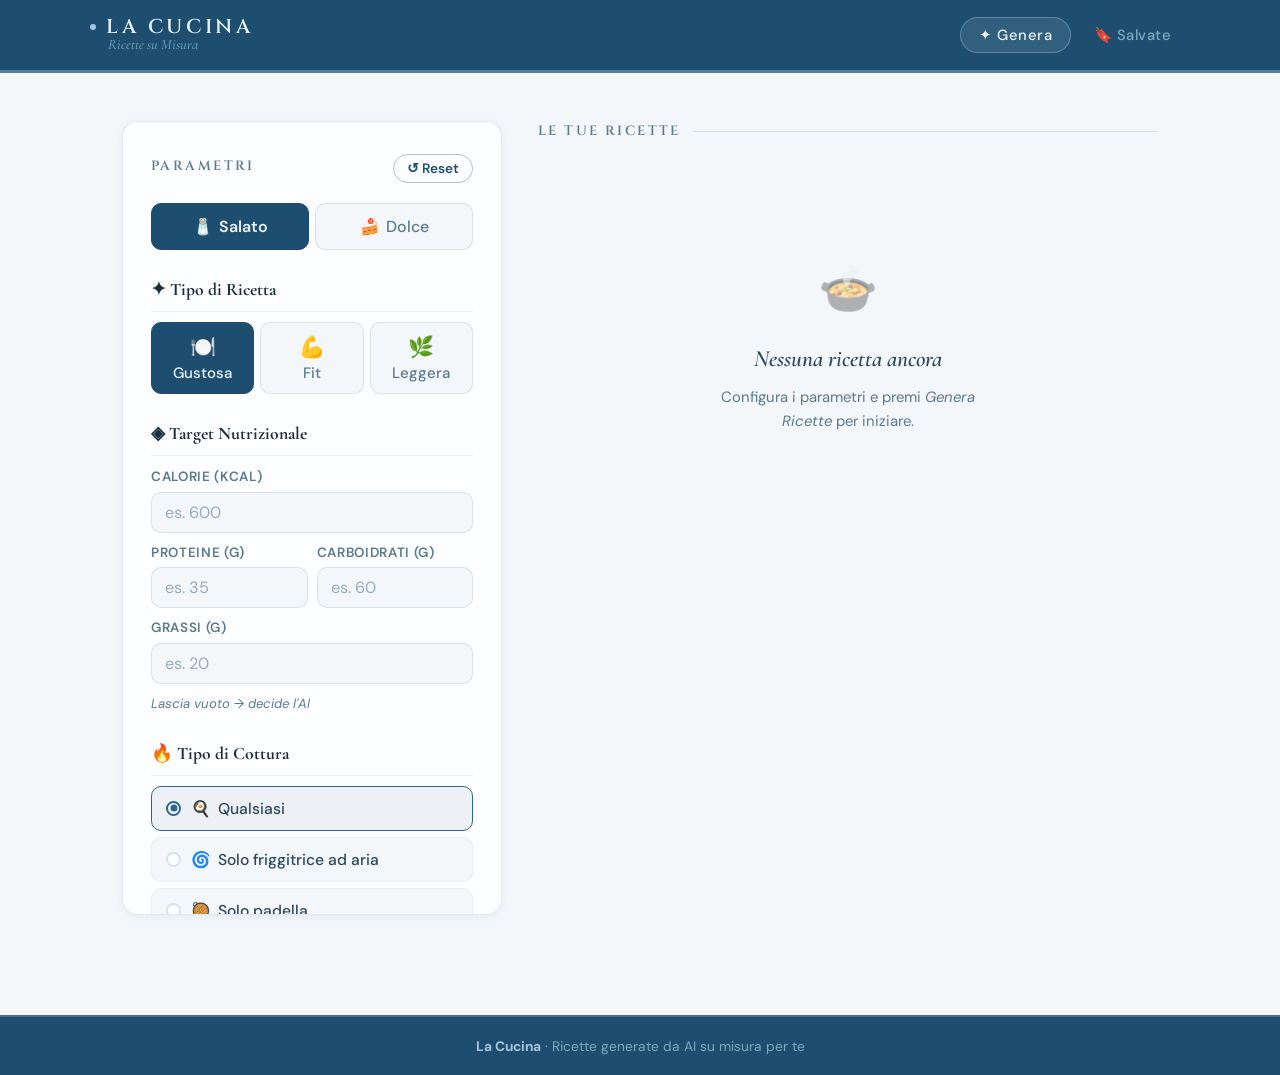
==== commit 50f45ae5: "revert manuale con sostituzione file" ====
--- a/index.html
+++ b/index.html
@@ -2,214 +2,322 @@
 <html lang="it">
 <head>
   <meta charset="UTF-8">
-  <meta name="viewport" content="width=device-width, initial-scale=1.0">
+  <meta name="viewport" content="width=device-width, initial-scale=1.0, viewport-fit=cover">
+
+  <!-- ── PWA core ── -->
+  <link rel="manifest" href="manifest.json">
+  <meta name="theme-color" content="#1D4E6F">
+  <meta name="mobile-web-app-capable" content="yes">
+
+  <!-- ── iOS / Safari PWA ── -->
+  <meta name="apple-mobile-web-app-capable" content="yes">
+  <meta name="apple-mobile-web-app-status-bar-style" content="black-translucent">
+  <meta name="apple-mobile-web-app-title" content="La Cucina">
+  <link rel="apple-touch-icon" href="icons/icon-180x180.png">
+  <link rel="apple-touch-icon" sizes="152x152" href="icons/icon-152x152.png">
+  <link rel="apple-touch-icon" sizes="192x192" href="icons/icon-192x192.png">
+
+  <!-- ── Meta descrittivi ── -->
+  <meta name="description" content="Genera ricette personalizzate con l'intelligenza artificiale, su misura per i tuoi ingredienti e obiettivi nutrizionali.">
+  <meta name="application-name" content="La Cucina">
+
+  <!-- ── Favicons ── -->
+  <link rel="icon" href="icon.ico" type="image/x-icon">
+  <link rel="icon" type="image/png" sizes="192x192" href="icons/icon-192x192.png">
+  <link rel="icon" type="image/png" sizes="512x512" href="icons/icon-512x512.png">
+
   <title>La Cucina — Ricette su Misura</title>
-  <meta name="description" content="Genera ricette personalizzate con l'intelligenza artificiale">
-  <link rel="manifest" href="manifest.json">
-  <link rel="icon" href="icons/icon-192x192.png" type="image/png">
   <link rel="preconnect" href="https://fonts.googleapis.com">
-  <link rel="preconnect" href="https://fonts.gstatic.com" crossorigin>
-  <link href="https://fonts.googleapis.com/css2?family=Cinzel:wght@400;600&family=Cormorant+Garamond:ital,wght@0,400;0,600;1,400&family=DM+Sans:wght@400;500;600&family=DM+Mono&display=swap" rel="stylesheet">
+  <link href="https://fonts.googleapis.com/css2?family=Cormorant+Garamond:ital,wght@0,400;0,600;0,700;1,400;1,600&family=DM+Sans:wght@300;400;500;600&family=Cinzel:wght@400;600;700&family=DM+Mono:wght@400;500&display=swap" rel="stylesheet">
   <link rel="stylesheet" href="style.css">
 </head>
 <body>
-  <header class="site-header">
-    <div class="header-inner">
-      <div class="logo-block">
-        <a href="#" class="logo" aria-label="Home La Cucina">
-          <svg class="icon" viewBox="0 0 24 24"><path d="M12 2L2 7l10 5 10-5-10-5zM2 17l10 5 10-5M2 12l10 5 10-5"/></svg>
-          La Cucina
+
+<!-- ════════════════════════════════════════
+     HEADER
+════════════════════════════════════════ -->
+<header class="site-header" role="banner">
+  <div class="header-inner">
+    <div class="logo-block">
+      <h1 class="site-title">
+        <a href="#" class="logo" aria-label="La Cucina — torna all'inizio">
+          <span class="logo-dot" aria-hidden="true"></span>La Cucina
         </a>
-        <span class="logo-sub">Ricette su Misura</span>
-      </div>
-      <nav class="nav-tabs" role="tablist">
-        <button id="tab-generate" class="nav-tab active" role="tab" aria-controls="view-generate" aria-selected="true">
-          <svg class="icon" viewBox="0 0 24 24"><path d="M12 2v4M12 18v4M4.93 4.93l2.83 2.83M16.24 16.24l2.83 2.83M2 12h4M18 12h4M4.93 19.07l2.83-2.83M16.24 7.76l2.83-2.83"/></svg>
-          Genera <span id="saved-badge" class="nav-tab-badge"></span>
+      </h1>
+      <p class="logo-sub" aria-hidden="true">Ricette su Misura</p>
+    </div>
+    <nav class="nav-tabs" role="tablist" aria-label="Sezioni principali">
+      <button class="nav-tab active" role="tab" aria-selected="true" aria-controls="view-generate" id="tab-generate">
+        <span aria-hidden="true">✦</span> Genera
+      </button>
+      <button class="nav-tab" role="tab" aria-selected="false" aria-controls="view-saved" id="tab-saved">
+        <span aria-hidden="true">🔖</span> Salvate
+        <span class="nav-tab-badge" id="saved-badge" aria-live="polite" aria-label="Numero ricette salvate"></span>
+      </button>
+    </nav>
+  </div>
+</header>
+
+
+<!-- ════════════════════════════════════════
+     VIEW: GENERA
+════════════════════════════════════════ -->
+<div class="view active" id="view-generate" role="tabpanel" aria-labelledby="tab-generate">
+  <div class="page-wrap">
+
+    <!-- ── Pannello configurazione ── -->
+    <aside class="config-panel" aria-label="Parametri ricetta">
+
+      <!-- Barra superiore: titolo + reset -->
+      <div class="panel-header">
+        <div class="panel-title" aria-hidden="true">Parametri</div>
+        <button class="btn-reset" id="btn-reset" aria-label="Reimposta tutti i parametri">
+          <span aria-hidden="true">↺</span> Reset
         </button>
-        <button id="tab-saved" class="nav-tab" role="tab" aria-controls="view-saved" aria-selected="false">
-          <svg class="icon" viewBox="0 0 24 24"><path d="M19 21l-7-5-7 5V5a2 2 0 0 1 2-2h10a2 2 0 0 1 2 2z"/></svg>
-          Salvate
-        </button>
-      </nav>
-    </div>
-  </header>
-
-  <main class="page-wrap">
-    <aside class="config-panel" id="view-generate">
-      <div class="panel-header">
-        <h2 class="panel-title">Parametri</h2>
-        <button id="btn-reset" class="btn-reset">
-          <svg class="icon" viewBox="0 0 24 24"><path d="M21 2v6h-6M3 12a9 9 0 0 1 15-6.7L21 8M3 22v-6h6M21 12a9 9 0 0 1-15 6.7L3 16"/></svg>
-          Reset
-        </button>
-      </div>
-
-      <div class="p-section">
-        <h3 class="p-section-title">
-          <svg class="icon" viewBox="0 0 24 24"><circle cx="12" cy="12" r="10"/><path d="M8 14s1.5 2 4 2 4-2 4-2"/><line x1="9" y1="9" x2="9.01" y2="9"/><line x1="15" y1="9" x2="15.01" y2="9"/></svg>
-          Gusto
-        </h3>
-        <div class="taste-tabs">
+      </div>
+
+      <!-- ── Salato / Dolce ── -->
+      <section class="p-section">
+        <div class="taste-tabs" role="group" aria-label="Categoria ricetta" id="taste-tabs">
           <button class="taste-tab active" data-taste="salato" aria-pressed="true">
-            <svg class="icon" viewBox="0 0 24 24"><path d="M12 22c5.523 0 10-4.477 10-10S17.523 2 12 2 2 6.477 2 12s4.477 10 10 10z"/><path d="M12 8v4l3 3"/></svg>
-            🧂 Salato
+            <span aria-hidden="true">🧂</span> Salato
           </button>
           <button class="taste-tab" data-taste="dolce" aria-pressed="false">
-            <svg class="icon" viewBox="0 0 24 24"><path d="M12 2a10 10 0 1 0 10 10A10 10 0 0 0 12 2zm0 18a8 8 0 1 1 8-8 8 8 0 0 1-8 8z"/><path d="M12 6v6l4 2"/></svg>
-            🍰 Dolce
-          </button>
-        </div>
-      </div>
-
-      <div class="p-section">
-        <h3 class="p-section-title">
-          <svg class="icon" viewBox="0 0 24 24"><path d="M18 8h1a4 4 0 0 1 0 8h-1M2 8h16v9a4 4 0 0 1-4 4H6a4 4 0 0 1-4-4V8zM6 1v3M10 1v3M14 1v3"/></svg>
-          Tipo di Ricetta
-        </h3>
-        <div class="mode-switcher">
-          <button class="mode-btn active" data-mode="gustosa" aria-pressed="true"><svg class="m-icon" viewBox="0 0 24 24"><path d="M8.5 14.5A2.5 2.5 0 0 0 11 12c0-1.38-.5-2-1-3-1.072-2.143-.224-4.054 2-6 .5 2.5 2 4.9 4 6.5 2 1.6 3 3.5 3 5.5a7 7 0 1 1-14 0c0-1.153.433-2.294 1-3a2.5 2.5 0 0 0 2.5 2.5z"/></svg> Gustosa</button>
-          <button class="mode-btn" data-mode="fit" aria-pressed="false"><svg class="m-icon" viewBox="0 0 24 24"><path d="M6.5 6.5h11M12 2v20M2 12h20"/></svg> Fit</button>
-          <button class="mode-btn" data-mode="leggera" aria-pressed="false"><svg class="m-icon" viewBox="0 0 24 24"><path d="M20.24 12.24a6 6 0 0 0-8.49-8.49L5 10.5V19h8.5zM16 8L2 22M17.5 15H9"/></svg> Leggera</button>
-        </div>
-      </div>
-
-      <div class="p-section">
-        <h3 class="p-section-title">
-          <svg class="icon" viewBox="0 0 24 24"><path d="M22 12h-4l-3 9L9 3l-3 9H2"/></svg>
-          Target Nutrizionale
-        </h3>
+            <span aria-hidden="true">🍰</span> Dolce
+          </button>
+        </div>
+      </section>
+
+      <!-- ── Tipo di ricetta ── -->
+      <section class="p-section">
+        <h2 class="p-section-title">✦ Tipo di Ricetta</h2>
+        <div class="mode-switcher" role="group" aria-label="Seleziona tipo di ricetta" id="mode-switcher">
+          <button class="mode-btn active" data-mode="gustosa" aria-pressed="true">
+            <span class="m-icon" aria-hidden="true">🍽️</span>Gustosa
+          </button>
+          <button class="mode-btn" data-mode="fit" aria-pressed="false">
+            <span class="m-icon" aria-hidden="true">💪</span>Fit
+          </button>
+          <button class="mode-btn" data-mode="leggera" aria-pressed="false">
+            <span class="m-icon" aria-hidden="true">🌿</span>Leggera
+          </button>
+        </div>
+      </section>
+
+      <!-- ── Target nutrizionale ── -->
+      <section class="p-section">
+        <h2 class="p-section-title">◈ Target Nutrizionale</h2>
         <div class="input-grid">
-          <div class="input-group"><label class="input-label">Calorie (kcal)</label><input id="target-cal" class="input-field" type="number" placeholder="600"></div>
-          <div class="input-group"><label class="input-label">Proteine (g)</label><input id="target-prot" class="input-field" type="number" placeholder="30"></div>
-          <div class="input-group"><label class="input-label">Carboidrati (g)</label><input id="target-carb" class="input-field" type="number" placeholder="50"></div>
-          <div class="input-group"><label class="input-label">Grassi (g)</label><input id="target-fat" class="input-field" type="number" placeholder="15"></div>
-        </div>
-        <p class="input-hint">Lascia vuoto → decide l'AI</p>
-      </div>
-
-      <div class="p-section">
-        <h3 class="p-section-title">
-          <svg class="icon" viewBox="0 0 24 24"><path d="M12 2v4M12 18v4M4.93 4.93l2.83 2.83M16.24 16.24l2.83 2.83M2 12h4M18 12h4M4.93 19.07l2.83-2.83M16.24 7.76l2.83-2.83"/></svg>
-          Cottura
-        </h3>
-        <div id="cottura-group" class="radio-group">
-          <div class="radio-row active" data-cottura="qualsiasi" aria-checked="true"><div class="radio-dot"></div><span class="radio-label"><svg class="icon" viewBox="0 0 24 24"><circle cx="12" cy="12" r="10"/><path d="M8 14s1.5 2 4 2 4-2 4-2"/></svg> Qualsiasi</span></div>
-          <div class="radio-row" data-cottura="friggitrice"><div class="radio-dot"></div><span class="radio-label"><svg class="icon" viewBox="0 0 24 24"><path d="M9.5 16.5c1.1 0 2-.9 2-2v-4a2 2 0 0 0-4 0v4c0 1.1.9 2 2 2zM16 9.5c1.1 0 2 .9 2 2v4a2 2 0 0 1-4 0v-4c0-1.1.9-2 2-2z"/></svg> Friggitrice</span></div>
-          <div class="radio-row" data-cottura="padella"><div class="radio-dot"></div><span class="radio-label"><svg class="icon" viewBox="0 0 24 24"><path d="M3 12h18M12 3v9M5 15h14a2 2 0 0 1 2 2v1a2 2 0 0 1-2 2H5a2 2 0 0 1-2-2v-1a2 2 0 0 1 2-2z"/></svg> Padella</span></div>
-          <div class="radio-row" data-cottura="microonde"><div class="radio-dot"></div><span class="radio-label"><svg class="icon" viewBox="0 0 24 24"><rect x="2" y="3" width="20" height="18" rx="2"/><path d="M2 9h20M6 13h.01M10 13h.01"/></svg> Microonde</span></div>
-          <div class="radio-row" data-cottura="__altro__"><div class="radio-dot"></div><span class="radio-label"><svg class="icon" viewBox="0 0 24 24"><path d="M12 20h9M16.5 3.5a2.121 2.121 0 0 1 3 3L7 19l-4 1 1-4L16.5 3.5z"/></svg> Altro…</span></div>
-        </div>
-        <div id="cottura-custom-wrap" class="extra-input-wrap"><input id="cottura-altra-text" class="input-field" placeholder="Es: forno, vapore, griglia..."></div>
-      </div>
-
-      <div class="p-section">
-        <h3 class="p-section-title">
-          <svg class="icon" viewBox="0 0 24 24"><circle cx="12" cy="12" r="10"/><polyline points="12 6 12 12 16 14"/></svg>
-          Tempo
-        </h3>
-        <div id="tempo-group" class="radio-group">
-          <div class="radio-row active" data-tempo="qualsiasi" aria-checked="true"><div class="radio-dot"></div><span class="radio-label"><svg class="icon" viewBox="0 0 24 24"><circle cx="12" cy="12" r="10"/><path d="M12 6v6l4 2"/></svg> Qualsiasi</span></div>
-          <div class="radio-row" data-tempo="10min"><div class="radio-dot"></div><span class="radio-label"><svg class="icon" viewBox="0 0 24 24"><path d="M13 2L3 14h9l-1 8 10-12h-9l1-8z"/></svg> &lt; 10 min</span></div>
-          <div class="radio-row" data-tempo="20min"><div class="radio-dot"></div><span class="radio-label"><svg class="icon" viewBox="0 0 24 24"><path d="M5 12h14M12 5l7 7-7 7"/></svg> &lt; 20 min</span></div>
-          <div class="radio-row" data-tempo="__altro__"><div class="radio-dot"></div><span class="radio-label"><svg class="icon" viewBox="0 0 24 24"><path d="M12 20h9M16.5 3.5a2.121 2.121 0 0 1 3 3L7 19l-4 1 1-4L16.5 3.5z"/></svg> Altro…</span></div>
-        </div>
-        <div id="tempo-custom-wrap" class="extra-input-wrap"><input id="tempo-altro-text" class="input-field" placeholder="Es: 45 min, 1 ora..."></div>
-      </div>
-
-      <div class="p-section">
-        <h3 class="p-section-title">
-          <svg class="icon" viewBox="0 0 24 24"><path d="M21 16V8a2 2 0 0 0-1-1.73l-7-4a2 2 0 0 0-2 0l-7 4A2 2 0 0 0 3 8v8a2 2 0 0 0 1 1.73l7 4a2 2 0 0 0 2 0l7-4A2 2 0 0 0 21 16z"/></svg>
-          Ingredienti
-        </h3>
-        <div class="input-group full"><textarea id="ingredienti" class="input-field" placeholder="patate, pollo, cipolla..."></textarea><p class="input-hint">Separa con virgola. Vuoto = libera scelta.</p></div>
-      </div>
-
-      <div class="p-section">
-        <h3 class="p-section-title">
-          <svg class="icon" viewBox="0 0 24 24"><circle cx="12" cy="12" r="10"/><line x1="2" y1="12" x2="22" y2="12"/><path d="M12 2a15.3 15.3 0 0 1 4 10 15.3 15.3 0 0 1-4 10 15.3 15.3 0 0 1-4-10 15.3 15.3 0 0 1 4-10z"/></svg>
-          Cucina
-        </h3>
-        <div class="switch-group">
-          <div class="switch-row active" data-cucina="italiana" aria-checked="true"><span class="switch-label">🇮🇹 Italiana</span><div class="toggle-pill"></div></div>
-          <div class="switch-row" data-cucina="messicana"><span class="switch-label">🇲🇽 Messicana</span><div class="toggle-pill"></div></div>
-          <div class="switch-row" data-cucina="asiatica"><span class="switch-label">🌏 Asiatica</span><div class="toggle-pill"></div></div>
-          <div class="switch-row" data-cucina="__altra__"><span class="switch-label">🌍 Altra…</span><div class="toggle-pill"></div></div>
-        </div>
-        <div id="cucina-custom-wrap" class="extra-input-wrap"><input id="cucina-altra-text" class="input-field" placeholder="Es: mediterranea, fusion, nordica..."></div>
-      </div>
-
-      <div class="p-section">
-        <h3 class="p-section-title">
-          <svg class="icon" viewBox="0 0 24 24"><path d="M10.29 3.86L1.82 18a2 2 0 0 0 1.71 3h16.94a2 2 0 0 0 1.71-3L13.71 3.86a2 2 0 0 0-3.42 0zM12 9v4M12 17h.01"/></svg>
-          Restrizioni
-        </h3>
-        <div class="input-group full"><input id="restrizioni" class="input-field" placeholder="Senza glutine, vegano, senza lattosio..."></div>
-      </div>
-
-      <div class="p-section">
-        <h3 class="p-section-title">
-          <svg class="icon" viewBox="0 0 24 24"><rect x="4" y="4" width="16" height="16" rx="2" ry="2"/><rect x="9" y="9" width="6" height="6"/><line x1="9" y1="2" x2="9" y2="4"/><line x1="15" y1="2" x2="15" y2="4"/><line x1="9" y1="20" x2="9" y2="22"/><line x1="15" y1="20" x2="15" y2="22"/><line x1="20" y1="9" x2="22" y2="9"/><line x1="20" y1="14" x2="22" y2="14"/><line x1="2" y1="9" x2="4" y2="9"/><line x1="2" y1="14" x2="4" y2="14"/></svg>
-          Modello AI
-        </h3>
-        <div class="model-segment">
+          <div class="input-group full">
+            <label class="input-label" for="target-cal">Calorie (kcal)</label>
+            <input type="number" id="target-cal" class="input-field" placeholder="es. 600" min="100" max="3000">
+          </div>
+          <div class="input-group">
+            <label class="input-label" for="target-prot">Proteine (g)</label>
+            <input type="number" id="target-prot" class="input-field" placeholder="es. 35" min="0">
+          </div>
+          <div class="input-group">
+            <label class="input-label" for="target-carb">Carboidrati (g)</label>
+            <input type="number" id="target-carb" class="input-field" placeholder="es. 60" min="0">
+          </div>
+          <div class="input-group full">
+            <label class="input-label" for="target-fat">Grassi (g)</label>
+            <input type="number" id="target-fat" class="input-field" placeholder="es. 20" min="0">
+          </div>
+          <div class="input-group full">
+            <span class="input-hint">Lascia vuoto → decide l'AI</span>
+          </div>
+        </div>
+      </section>
+
+      <!-- ── Tipo di cottura ── -->
+      <section class="p-section">
+        <h2 class="p-section-title">🔥 Tipo di Cottura</h2>
+        <div class="radio-group" role="radiogroup" aria-label="Metodo di cottura" id="cottura-group">
+          <div class="radio-row active" role="radio" aria-checked="true"  tabindex="0"  data-cottura="qualsiasi">
+            <div class="radio-dot" aria-hidden="true"></div>
+            <span class="radio-label"><span aria-hidden="true">🍳</span> Qualsiasi</span>
+          </div>
+          <div class="radio-row" role="radio" aria-checked="false" tabindex="-1" data-cottura="friggitrice ad aria">
+            <div class="radio-dot" aria-hidden="true"></div>
+            <span class="radio-label"><span aria-hidden="true">🌀</span> Solo friggitrice ad aria</span>
+          </div>
+          <div class="radio-row" role="radio" aria-checked="false" tabindex="-1" data-cottura="padella">
+            <div class="radio-dot" aria-hidden="true"></div>
+            <span class="radio-label"><span aria-hidden="true">🥘</span> Solo padella</span>
+          </div>
+          <div class="radio-row" role="radio" aria-checked="false" tabindex="-1" data-cottura="microonde">
+            <div class="radio-dot" aria-hidden="true"></div>
+            <span class="radio-label"><span aria-hidden="true">📡</span> Solo microonde</span>
+          </div>
+          <div class="radio-row" role="radio" aria-checked="false" tabindex="-1" data-cottura="__altro__">
+            <div class="radio-dot" aria-hidden="true"></div>
+            <span class="radio-label"><span aria-hidden="true">✏️</span> Altro…</span>
+          </div>
+        </div>
+        <div class="extra-input-wrap" id="cottura-custom-wrap">
+          <input type="text" id="cottura-altra-text" class="input-field" placeholder="es. forno, pentola a pressione…" aria-label="Specifica metodo di cottura">
+        </div>
+      </section>
+
+      <!-- ── Tempo di preparazione ── -->
+      <section class="p-section">
+        <h2 class="p-section-title">⏱ Tempo di Preparazione</h2>
+        <div class="radio-group" role="radiogroup" aria-label="Tempo massimo di preparazione" id="tempo-group">
+          <div class="radio-row active" role="radio" aria-checked="true"  tabindex="0"  data-tempo="qualsiasi">
+            <div class="radio-dot" aria-hidden="true"></div>
+            <span class="radio-label"><span aria-hidden="true">⏳</span> Qualsiasi</span>
+          </div>
+          <div class="radio-row" role="radio" aria-checked="false" tabindex="-1" data-tempo="meno di 10 minuti">
+            <div class="radio-dot" aria-hidden="true"></div>
+            <span class="radio-label"><span aria-hidden="true">⚡</span> Meno di 10 minuti</span>
+          </div>
+          <div class="radio-row" role="radio" aria-checked="false" tabindex="-1" data-tempo="meno di 20 minuti">
+            <div class="radio-dot" aria-hidden="true"></div>
+            <span class="radio-label"><span aria-hidden="true">🕐</span> Meno di 20 minuti</span>
+          </div>
+          <div class="radio-row" role="radio" aria-checked="false" tabindex="-1" data-tempo="__altro__">
+            <div class="radio-dot" aria-hidden="true"></div>
+            <span class="radio-label"><span aria-hidden="true">✏️</span> Altro…</span>
+          </div>
+        </div>
+        <div class="extra-input-wrap" id="tempo-custom-wrap">
+          <input type="text" id="tempo-altro-text" class="input-field" placeholder="es. meno di 45 minuti…" aria-label="Specifica tempo di preparazione">
+        </div>
+      </section>
+
+      <!-- ── Ingredienti ── -->
+      <section class="p-section">
+        <h2 class="p-section-title">◉ Ingredienti Disponibili</h2>
+        <div class="input-group">
+          <label class="input-label" for="ingredienti">Ingredienti</label>
+          <textarea id="ingredienti" class="input-field" placeholder="es. pollo, zucchine, riso basmati, limone…" aria-describedby="ing-hint"></textarea>
+          <span class="input-hint" id="ing-hint">Separa con virgola. Lascia vuoto per ricette libere.</span>
+        </div>
+      </section>
+
+      <!-- ── Ispirazione culinaria ── -->
+      <section class="p-section">
+        <h2 class="p-section-title">◎ Ispirazione Culinaria</h2>
+        <div class="switch-group" id="cucina-switches" role="group" aria-label="Tipi di cucina">
+          <div class="switch-row" role="checkbox" aria-checked="false" tabindex="0" data-cucina="italiana">
+            <span class="switch-label"><span class="icon" aria-hidden="true">🇮🇹</span>Italiana</span>
+            <div class="toggle-pill" aria-hidden="true"></div>
+          </div>
+          <div class="switch-row" role="checkbox" aria-checked="false" tabindex="0" data-cucina="messicana">
+            <span class="switch-label"><span class="icon" aria-hidden="true">🇲🇽</span>Messicana</span>
+            <div class="toggle-pill" aria-hidden="true"></div>
+          </div>
+          <div class="switch-row" role="checkbox" aria-checked="false" tabindex="0" data-cucina="cinese">
+            <span class="switch-label"><span class="icon" aria-hidden="true">🇨🇳</span>Cinese</span>
+            <div class="toggle-pill" aria-hidden="true"></div>
+          </div>
+          <div class="switch-row" role="checkbox" aria-checked="false" tabindex="0" data-cucina="giapponese">
+            <span class="switch-label"><span class="icon" aria-hidden="true">🇯🇵</span>Giapponese</span>
+            <div class="toggle-pill" aria-hidden="true"></div>
+          </div>
+          <div class="switch-row" role="checkbox" aria-checked="false" tabindex="0" data-cucina="thai">
+            <span class="switch-label"><span class="icon" aria-hidden="true">🇹🇭</span>Thai</span>
+            <div class="toggle-pill" aria-hidden="true"></div>
+          </div>
+          <div class="switch-row" role="checkbox" aria-checked="false" tabindex="0" data-cucina="vietnamita">
+            <span class="switch-label"><span class="icon" aria-hidden="true">🇻🇳</span>Vietnamita</span>
+            <div class="toggle-pill" aria-hidden="true"></div>
+          </div>
+          <div class="switch-row" role="checkbox" aria-checked="false" tabindex="0" data-cucina="__altra__">
+            <span class="switch-label"><span class="icon" aria-hidden="true">🌍</span>Altra cucina…</span>
+            <div class="toggle-pill" aria-hidden="true"></div>
+          </div>
+        </div>
+        <div class="extra-input-wrap" id="cucina-custom-wrap">
+          <input type="text" id="cucina-altra-text" class="input-field" placeholder="es. Peruviana, Turca…" aria-label="Specifica tipo di cucina">
+        </div>
+      </section>
+
+      <!-- ── Restrizioni ── -->
+      <section class="p-section">
+        <h2 class="p-section-title">⚠️ Restrizioni</h2>
+        <div class="input-group">
+          <label class="input-label" for="restrizioni">Indicazioni particolari</label>
+          <textarea id="restrizioni" class="input-field" placeholder="es. niente cibi acidi per il reflusso, senza lattosio, adatta a chi ha nausea…" aria-describedby="restr-hint"></textarea>
+          <span class="input-hint" id="restr-hint">L'AI adatterà le ricette rispettando queste indicazioni.</span>
+        </div>
+      </section>
+
+      <!-- ── Modello AI ── -->
+      <section class="p-section">
+        <h2 class="p-section-title">🤖 Modello AI</h2>
+        <div class="model-segment" id="model-switcher" role="group" aria-label="Seleziona modello AI">
           <button class="model-seg-btn active" data-model="gpt-4o-mini" aria-pressed="true">GPT-4o mini</button>
           <button class="model-seg-btn" data-model="gpt-4.1-mini" aria-pressed="false">GPT-4.1 mini</button>
         </div>
-        <p id="model-seg-hint" class="model-seg-hint">Standard · economico</p>
-      </div>
-
-      <button id="btn-generate" class="btn-generate">
-        <svg class="icon" viewBox="0 0 24 24"><path d="M12 2L2 7l10 5 10-5-10-5zM2 17l10 5 10-5M2 12l10 5 10-5"/></svg>
-        Genera Ricette
-      </button>
+        <p class="model-seg-hint" id="model-seg-hint">Standard · economico</p>
+      </section>
+
+      <button class="btn-generate" id="btn-generate">Genera Ricette ✦</button>
     </aside>
 
-    <section class="results-area">
-      <div id="view-results" class="view active">
-        <div class="results-header">
-          <h2 class="results-title">Le tue ricette</h2>
-        </div>
-        <div id="results-container" class="empty-state">
-          <svg class="icon" style="width:48px;height:48px;opacity:0.5" viewBox="0 0 24 24"><path d="M18 8h1a4 4 0 0 1 0 8h-1M2 8h16v9a4 4 0 0 1-4 4H6a4 4 0 0 1-4-4V8zM6 1v3M10 1v3M14 1v3"/></svg>
-          <h3 class="empty-title">Nessuna ricetta ancora</h3>
-          <p class="empty-desc">Configura i parametri e premi Genera Ricette per iniziare.</p>
-        </div>
-      </div>
-    </section>
-  </main>
-
-  <section id="view-saved" class="saved-view view">
-    <div class="saved-header">
+    <!-- ── Area risultati ── -->
+    <main id="main-results" aria-label="Ricette generate">
+      <div class="results-header">
+        <h2 class="results-title">Le tue ricette</h2>
+      </div>
+      <div id="results-container" aria-live="polite" aria-atomic="false">
+        <div class="empty-state" role="status">
+          <span class="empty-icon" aria-hidden="true">🍲</span>
+          <p class="empty-title">Nessuna ricetta ancora</p>
+          <p class="empty-desc">Configura i parametri e premi <em>Genera Ricette</em> per iniziare.</p>
+        </div>
+      </div>
+    </main>
+
+  </div>
+</div>
+
+
+<!-- ════════════════════════════════════════
+     VIEW: SALVATE
+════════════════════════════════════════ -->
+<div class="view" id="view-saved" role="tabpanel" aria-labelledby="tab-saved">
+  <div class="saved-view">
+    <header class="saved-header">
       <div class="saved-header-row">
         <div>
           <h2 class="saved-main-title">Ricette Salvate</h2>
-          <p id="saved-count-label" class="saved-count-label">0 ricette</p>
+          <p class="saved-count-label" id="saved-count-label" aria-live="polite">0 ricette</p>
         </div>
         <div class="search-bar-wrap">
-          <svg class="search-icon" viewBox="0 0 24 24"><circle cx="11" cy="11" r="8"/><line x1="21" y1="21" x2="16.65" y2="16.65"/></svg>
-          <input id="search-input" class="search-input" type="search" placeholder="Cerca ricette salvate...">
-        </div>
+          <span class="search-icon" aria-hidden="true">🔍</span>
+          <label for="search-input" class="visually-hidden">Cerca ricette salvate</label>
+          <input type="search" class="search-input" id="search-input" placeholder="Cerca tra le ricette…" autocomplete="off">
+        </div>
+      </div>
+    </header>
+    <div id="saved-container" aria-live="polite" aria-atomic="false">
+      <div class="no-results" role="status">
+        <span class="empty-icon" aria-hidden="true">🔖</span>
+        <p class="empty-title">Nessuna ricetta salvata</p>
+        <p class="empty-desc">Genera delle ricette e salvale con il tasto 🔖.</p>
       </div>
     </div>
-    <div id="saved-container">
-      <div class="no-results" role="status">
-        <svg class="icon" style="width:40px;height:40px;opacity:0.4" viewBox="0 0 24 24"><path d="M19 21l-7-5-7 5V5a2 2 0 0 1 2-2h10a2 2 0 0 1 2 2z"/></svg>
-        <h3 class="empty-title">Nessuna ricetta salvata</h3>
-        <p class="empty-desc">Genera delle ricette e salvale con il tasto 🔖.</p>
-      </div>
-    </div>
-  </section>
-
-  <footer>
-    <p><strong>La Cucina</strong> · Ricette generate da AI su misura per te</p>
-  </footer>
-
-  <script>
-    if ('serviceWorker' in navigator) {
-      navigator.serviceWorker.register('./sw.js').catch(console.error);
-    }
-  </script>
-  <script src="main.js"></script>
+  </div>
+</div>
+
+
+<!-- ════════════════════════════════════════
+     FOOTER
+════════════════════════════════════════ -->
+<footer role="contentinfo">
+  <strong>La Cucina</strong> · Ricette generate da AI su misura per te
+</footer>
+
+<script src="main.js"></script>
+
+<!-- ── Registrazione Service Worker (PWA) ── -->
+<script>
+  if ('serviceWorker' in navigator) {
+    navigator.serviceWorker.register('./sw.js').catch(console.error);
+  }
+</script>
 </body>
-</html>+</html>
--- a/style.css
+++ b/style.css
@@ -1,173 +1,1620 @@
 /* ════════════════════════════════════════════════════════════
-style.css — La Cucina (Elegance Update)
+   style.css — La Cucina
+   Organizzazione:
+     1. Design Tokens (:root)
+     2. Reset & Base
+     3. Layout (header, nav, page-wrap, footer)
+     4. Config Panel & Form controls
+     5. Results area & States (empty, loader, error)
+     6. Recipe Cards
+     7. Saved View & Search
+     8. Utility
+     9. Responsive
 ════════════════════════════════════════════════════════════ */
+
+
+/* ════════════════════════════════════════
+   1. DESIGN TOKENS
+════════════════════════════════════════ */
 :root {
-  --bg: #F4F7FA; --bg2: #E8EEF5; --surface: #FDFEFF; --surface2: #EBF1F8; --surface3: #D6E2EF;
-  --navy: #1D4E6F; --navy-mid: #2A6690; --navy-light: #3D7FA8; --blue-light: #A8C4D8;
-  --blush: #D4A8B0; --accent-pale: rgba(29, 78, 111, 0.08);
-  --text: #1A2E3B; --text2: #2D4A5C; --muted: #5A7A8E; --text-inv: #EBF3FA; --muted-inv: #7AAABF;
-  --border: rgba(29, 78, 111, 0.12); --border-soft: rgba(29, 78, 111, 0.06); --border-accent: rgba(29, 78, 111, 0.35);
-  --shadow: 0 6px 28px rgba(29, 78, 111, 0.08); --shadow-sm: 0 2px 14px rgba(29, 78, 111, 0.05);
-  --gradient-h: linear-gradient(90deg, #A8C4D8, #1D4E6F, #D4A8B0);
-  --radius: 12px; --radius-lg: 18px;
-  --ease: cubic-bezier(0.4, 0, 0.2, 1);
-  --font-display: 'Cinzel', serif; --font-serif: 'Cormorant Garamond', Georgia, serif;
-  --font-body: 'DM Sans', sans-serif; --font-mono: 'DM Mono', monospace;
-}
-
-*, *::before, *::after { box-sizing: border-box; margin: 0; padding: 0; }
-html { scroll-behavior: smooth; overflow-x: hidden; }
-body { font-family: var(--font-body); background: var(--bg); color: var(--text); min-height: 100vh; line-height: 1.6; overflow-x: hidden; }
-
-/* ── ICON SYSTEM ── */
-.icon { width: 1.1em; height: 1.1em; vertical-align: -0.15em; fill: none; stroke: currentColor; stroke-width: 1.8; stroke-linecap: round; stroke-linejoin: round; display: inline-block; flex-shrink: 0; transition: transform 0.2s var(--ease); }
-.icon-hover:hover { transform: translateY(-1px); }
-
-/* ── HEADER & NAV ── */
-.site-header { background: var(--navy); padding: 0 24px; border-bottom: 1px solid rgba(168,196,216,0.25); position: sticky; top: 0; z-index: 200; box-shadow: 0 2px 12px rgba(0,0,0,0.05); }
-.header-inner { max-width: 1100px; margin: 0 auto; display: flex; align-items: center; gap: 18px; height: 64px; }
-.logo-block { display: flex; flex-direction: column; justify-content: center; gap: 2px; }
-.logo { font-family: var(--font-display); font-size: 1.15rem; font-weight: 600; letter-spacing: 0.15em; text-transform: uppercase; color: var(--text-inv); text-decoration: none; display: flex; align-items: center; gap: 10px; line-height: 1; }
+  /* Superfici */
+  --bg:            #F4F7FA;
+  --bg2:           #E8EEF5;
+  --surface:       #FDFEFF;
+  --surface2:      #EBF1F8;
+  --surface3:      #D6E2EF;
+
+  /* Brand — palette oceano al tramonto */
+  --navy:          #1D4E6F;
+  --navy-mid:      #2A6690;
+  --navy-light:    #3D7FA8;
+  --blue-light:    #A8C4D8;
+  --blush:         #D4A8B0;
+  --accent-pale:   rgba(29, 78, 111, 0.10);
+
+  /* Testo */
+  --text:          #1A2E3B;
+  --text2:         #2D4A5C;
+  --muted:         #5A7A8E;
+  --text-inv:      #EBF3FA;
+  --muted-inv:     #7AAABF;
+
+  /* Bordi */
+  --border:        rgba(29, 78, 111, 0.12);
+  --border-soft:   rgba(29, 78, 111, 0.06);
+  --border-accent: rgba(29, 78, 111, 0.35);
+
+  /* Ombre */
+  --shadow:        0 4px 24px rgba(29, 78, 111, 0.10);
+  --shadow-sm:     0 2px 12px rgba(29, 78, 111, 0.07);
+
+  /* Gradiente decorativo */
+  --gradient-h:    linear-gradient(90deg, #A8C4D8, #1D4E6F, #D4A8B0);
+
+  /* Geometrie */
+  --radius:        10px;
+  --radius-lg:     16px;
+
+  /* Tipografia */
+  --font-display:  'Cinzel', serif;
+  --font-serif:    'Cormorant Garamond', Georgia, serif;
+  --font-body:     'DM Sans', sans-serif;
+  --font-mono:     'DM Mono', monospace;
+}
+
+
+/* ════════════════════════════════════════
+   2. RESET & BASE
+════════════════════════════════════════ */
+*, *::before, *::after {
+  box-sizing: border-box;
+  margin: 0;
+  padding: 0;
+}
+
+html {
+  scroll-behavior: smooth;
+  overflow-x: hidden;
+}
+
+body {
+  font-family: var(--font-body);
+  background: var(--bg);
+  color: var(--text);
+  min-height: 100vh;
+  line-height: 1.6;
+  overflow-x: hidden;
+  max-width: 100%;
+}
+
+
+/* ════════════════════════════════════════
+   3. LAYOUT — Header, Nav, Page, Footer
+════════════════════════════════════════ */
+
+/* -- Header -- */
+.site-header {
+  background: var(--navy);
+  padding: 0 24px;
+  border-bottom: 3px solid rgba(168, 196, 216, 0.4);
+  position: sticky;
+  top: 0;
+  z-index: 200;
+}
+
+.header-inner {
+  max-width: 1100px;
+  margin: 0 auto;
+  display: flex;
+  align-items: center;
+  gap: 16px;
+  height: 64px;
+}
+
+/* Blocco logo: raggruppa nome + sottotitolo in colonna */
+.logo-block {
+  display: flex;
+  flex-direction: column;
+  justify-content: center;
+  gap: 1px;
+}
+
+/* Logo come <h1><a> per semantica corretta */
+.site-title {
+  font-size: inherit;
+  font-weight: inherit;
+  display: contents; /* non genera box, i figli si comportano normalmente */
+}
+
+.logo {
+  font-family: var(--font-display);
+  font-size: 1.15rem;
+  font-weight: 600;
+  letter-spacing: 0.15em;
+  text-transform: uppercase;
+  color: var(--text-inv);
+  text-decoration: none;
+  display: flex;
+  align-items: center;
+  gap: 10px;
+  line-height: 1;
+}
+
 .logo:hover { color: var(--blue-light); }
-.logo-sub { font-family: var(--font-serif); font-style: italic; font-size: 0.82rem; color: var(--muted-inv); padding-left: 18px; line-height: 1; }
-.nav-tabs { margin-left: auto; display: flex; gap: 6px; }
-.nav-tab { padding: 8px 16px; border-radius: 24px; font-size: 0.88rem; font-weight: 500; color: var(--muted-inv); background: transparent; border: 1px solid transparent; cursor: pointer; transition: all 0.2s var(--ease); display: flex; align-items: center; gap: 8px; font-family: var(--font-body); }
-.nav-tab:hover { color: var(--text-inv); border-color: rgba(168,196,216,0.3); background: rgba(168,196,216,0.08); }
-.nav-tab.active, .nav-tab[aria-selected="true"] { background: rgba(168,196,216,0.15); color: var(--text-inv); border-color: rgba(168,196,216,0.4); }
-.nav-tab-badge { font-size: 0.75rem; opacity: 0.7; }
-
-/* ── LAYOUT ── */
-.view { display: none; opacity: 0; transform: translateY(8px); transition: opacity 0.3s var(--ease), transform 0.3s var(--ease); }
-.view.active { display: block; opacity: 1; transform: translateY(0); }
-.page-wrap { max-width: 1100px; width: 100%; margin: 0 auto; padding: 36px 20px 80px; display: grid; grid-template-columns: 340px 1fr; gap: 28px; align-items: start; }
-footer { background: var(--navy); color: var(--muted-inv); text-align: center; padding: 18px; font-size: 0.86rem; border-top: 1px solid rgba(168,196,216,0.25); }
+
+.logo-dot {
+  width: 6px;
+  height: 6px;
+  border-radius: 50%;
+  background: var(--blue-light);
+  flex-shrink: 0;
+}
+
+.logo-sub {
+  font-family: var(--font-serif);
+  font-style: italic;
+  font-size: 0.82rem;
+  color: var(--muted-inv);
+  /* rientra per allinearsi visivamente al testo del logo (dot + gap = ~16px) */
+  padding-left: 16px;
+  line-height: 1;
+}
+
+/* -- Nav Tabs -- */
+.nav-tabs {
+  margin-left: auto;
+  display: flex;
+  gap: 4px;
+}
+
+.nav-tab {
+  padding: 6px 14px;
+  border-radius: 20px;
+  font-size: 0.86rem;
+  font-weight: 500;
+  letter-spacing: 0.03em;
+  color: var(--muted-inv);
+  background: transparent;
+  border: 1px solid transparent;
+  cursor: pointer;
+  transition: all 0.18s;
+  font-family: var(--font-body);
+}
+
+.nav-tab:hover { color: var(--text-inv); border-color: rgba(168, 196, 216, 0.3); }
+
+.nav-tab.active,
+.nav-tab[aria-selected="true"] {
+  background: rgba(168, 196, 216, 0.15);
+  color: var(--text-inv);
+  border-color: rgba(168, 196, 216, 0.4);
+}
+
+.nav-tab-badge { font-size: 0.82rem; opacity: 0.8; }
+
+/* -- Views -- */
+.view         { display: none; }
+.view.active  { display: block; }
+
+/* -- Page wrap (grid a due colonne) -- */
+.page-wrap {
+  max-width: 1100px;
+  width: 100%;
+  margin: 0 auto;
+  padding: 36px 20px 80px;
+  display: grid;
+  grid-template-columns: 340px 1fr;
+  gap: 28px;
+  align-items: start;
+}
+
+/* -- Footer -- */
+footer {
+  background: var(--navy);
+  color: var(--muted-inv);
+  text-align: center;
+  padding: 18px;
+  font-size: 0.86rem;
+  border-top: 2px solid rgba(168, 196, 216, 0.3);
+}
+
 footer strong { color: var(--blue-light); }
 
-/* ── CONFIG PANEL ── */
-.config-panel { background: var(--surface); border: 1px solid var(--border); border-radius: var(--radius-lg); padding: 24px 22px; box-shadow: var(--shadow-sm); position: sticky; top: 76px; max-height: calc(100vh - 96px); overflow-y: auto; width: 100%; min-width: 0; }
-.config-panel::-webkit-scrollbar { width: 4px; }
+
+/* ════════════════════════════════════════
+   4. CONFIG PANEL & FORM CONTROLS
+════════════════════════════════════════ */
+
+/* -- Panel container -- */
+.config-panel {
+  background: var(--surface);
+  border: 1px solid var(--border);
+  border-radius: var(--radius-lg);
+  padding: 24px 22px;
+  box-shadow: var(--shadow-sm);
+  position: sticky;
+  top: 76px;
+  max-height: calc(100vh - 96px);
+  overflow-y: auto;
+  overflow-x: hidden;   /* clip qualsiasi contenuto che sfori lateralmente */
+  width: 100%;
+  min-width: 0;
+  box-sizing: border-box;
+}
+
+.config-panel::-webkit-scrollbar       { width: 3px; }
 .config-panel::-webkit-scrollbar-thumb { background: var(--surface3); border-radius: 4px; }
-.panel-header { display: flex; align-items: center; justify-content: space-between; margin-bottom: 20px; gap: 10px; }
-.panel-title { font-family: var(--font-display); font-size: 0.78rem; font-weight: 600; letter-spacing: 0.18em; text-transform: uppercase; color: var(--muted); margin-bottom: 0; }
-.btn-reset { padding: 6px 12px; border-radius: 20px; border: 1px solid var(--border-accent); background: transparent; color: var(--navy); font-family: var(--font-body); font-size: 0.82rem; font-weight: 600; cursor: pointer; white-space: nowrap; transition: all 0.2s var(--ease); display: flex; align-items: center; gap: 6px; }
-.btn-reset:hover { background: var(--navy); color: var(--text-inv); border-color: var(--navy); }
-
-.p-section { margin-bottom: 20px; }
-.p-section-title { font-family: var(--font-serif); font-size: 1.02rem; font-weight: 700; color: var(--text); margin-bottom: 12px; padding-bottom: 8px; border-bottom: 1px solid var(--border-soft); display: flex; align-items: center; gap: 8px; }
-
-/* ── CONTROLS ── */
-.taste-tabs { display: grid; grid-template-columns: 1fr 1fr; gap: 8px; }
-.taste-tab, .mode-btn, .radio-row, .switch-row { cursor: pointer; transition: all 0.2s var(--ease); }
-.taste-tab, .mode-btn { padding: 10px 12px; border-radius: var(--radius); border: 1px solid var(--border); background: var(--bg); font-family: var(--font-body); font-size: 0.92rem; font-weight: 500; color: var(--muted); display: flex; align-items: center; justify-content: center; gap: 8px; }
-.taste-tab:hover, .mode-btn:hover { border-color: var(--border-accent); color: var(--text); background: var(--accent-pale); }
-.taste-tab.active, .taste-tab[aria-pressed="true"], .mode-btn.active, .mode-btn[aria-pressed="true"] { background: var(--navy); border-color: var(--navy); color: var(--text-inv); font-weight: 600; box-shadow: 0 2px 8px rgba(29,78,111,0.2); }
-
-.mode-switcher { display: grid; grid-template-columns: 1fr 1fr 1fr; gap: 8px; }
-.mode-btn { flex-direction: column; gap: 4px; padding: 10px 6px; }
-.mode-btn .m-icon { width: 20px; height: 20px; }
-
-.radio-group { display: flex; flex-direction: column; gap: 7px; }
-.radio-row, .switch-row { display: flex; align-items: center; gap: 10px; padding: 9px 12px; border-radius: var(--radius); border: 1px solid var(--border-soft); background: var(--bg); }
-.radio-row:hover, .switch-row:hover { border-color: var(--border-accent); background: var(--accent-pale); }
-.radio-row.active, .switch-row.active { border-color: var(--navy-mid); background: rgba(29,78,111,0.06); }
-.radio-dot { width: 16px; height: 16px; border-radius: 50%; border: 2px solid var(--surface3); background: var(--surface); position: relative; transition: all 0.2s var(--ease); }
+
+.panel-header {
+  display: flex;
+  align-items: center;
+  justify-content: space-between;
+  margin-bottom: 20px;
+  gap: 10px;
+}
+
+.panel-title {
+  font-family: var(--font-display);
+  font-size: 0.78rem;
+  font-weight: 600;
+  letter-spacing: 0.18em;
+  text-transform: uppercase;
+  color: var(--muted);
+  margin-bottom: 0;
+}
+
+/* panel-title::after rimosso — niente barra dopo 'Parametri' */
+
+.btn-reset {
+  padding: 4px 10px;
+  border-radius: 20px;
+  border: 1px solid var(--border-accent);
+  background: transparent;
+  color: var(--navy);
+  font-family: var(--font-body);
+  font-size: 0.8rem;
+  font-weight: 600;
+  cursor: pointer;
+  white-space: nowrap;
+  transition: all 0.18s;
+  flex-shrink: 0;
+}
+
+.btn-reset:hover {
+  background: var(--navy);
+  color: var(--text-inv);
+  border-color: var(--navy);
+}
+
+/* -- Sezioni interne al panel -- */
+.p-section       { margin-bottom: 20px; }
+
+.p-section-title {
+  font-family: var(--font-serif);
+  font-size: 1.02rem;
+  font-weight: 700;
+  color: var(--text);
+  margin-bottom: 10px;
+  padding-bottom: 7px;
+  border-bottom: 1px solid var(--border-soft);
+}
+
+/* -- Taste tabs (Salato / Dolce) -- */
+.taste-tabs {
+  display: grid;
+  grid-template-columns: 1fr 1fr;
+  gap: 6px;
+}
+
+.taste-tab {
+  padding: 10px 8px;
+  border-radius: var(--radius);
+  border: 1px solid var(--border);
+  background: var(--bg);
+  font-family: var(--font-body);
+  font-size: 0.92rem;
+  font-weight: 500;
+  color: var(--muted);
+  cursor: pointer;
+  text-align: center;
+  transition: all 0.18s;
+  display: flex;
+  align-items: center;
+  justify-content: center;
+  gap: 6px;
+}
+
+.taste-tab:hover { border-color: var(--border-accent); color: var(--text); }
+
+.taste-tab.active,
+.taste-tab[aria-pressed="true"] {
+  background: var(--navy);
+  border-color: var(--navy);
+  color: var(--text-inv);
+  font-weight: 600;
+}
+
+.taste-tab:focus-visible { outline: 2px solid var(--navy-mid); outline-offset: 2px; }
+
+/* -- Mode switcher (Gustosa / Fit / Leggera) -- */
+.mode-switcher {
+  display: grid;
+  grid-template-columns: 1fr 1fr 1fr;
+  gap: 6px;
+}
+
+.mode-btn {
+  padding: 8px 4px;
+  border-radius: var(--radius);
+  border: 1px solid var(--border);
+  background: var(--bg);
+  font-family: var(--font-body);
+  font-size: 0.87rem;
+  font-weight: 500;
+  color: var(--muted);
+  cursor: pointer;
+  text-align: center;
+  transition: all 0.18s;
+  display: flex;
+  flex-direction: column;
+  align-items: center;
+  gap: 3px;
+}
+
+.mode-btn .m-icon { font-size: 1.15rem; }
+
+.mode-btn:hover { border-color: var(--border-accent); color: var(--text); }
+
+.mode-btn.active,
+.mode-btn[aria-pressed="true"] {
+  background: var(--navy);
+  border-color: var(--navy);
+  color: var(--text-inv);
+}
+
+.mode-btn:focus-visible { outline: 2px solid var(--navy-mid); outline-offset: 2px; }
+
+/* -- Radio groups (cottura, tempo) -- */
+.radio-group { display: flex; flex-direction: column; gap: 6px; }
+
+.radio-row {
+  display: flex;
+  align-items: center;
+  gap: 10px;
+  padding: 7px 12px;
+  border-radius: var(--radius);
+  border: 1px solid var(--border-soft);
+  background: var(--bg);
+  cursor: pointer;
+  transition: all 0.18s;
+}
+
+.radio-row:hover  { border-color: var(--border-accent); background: var(--accent-pale); }
+.radio-row.active { border-color: var(--navy-mid); background: rgba(29, 78, 111, 0.07); }
+.radio-row:focus-visible { outline: 2px solid var(--navy-mid); outline-offset: 1px; }
+
+.radio-dot {
+  width: 15px;
+  height: 15px;
+  border-radius: 50%;
+  border: 2px solid var(--surface3);
+  background: var(--surface);
+  flex-shrink: 0;
+  position: relative;
+  transition: border-color 0.18s;
+  pointer-events: none; /* il click è gestito dal parent */
+}
+
 .radio-row.active .radio-dot { border-color: var(--navy-mid); }
-.radio-row.active .radio-dot::after { content: ''; position: absolute; width: 8px; height: 8px; background: var(--navy-mid); border-radius: 50%; top: 50%; left: 50%; transform: translate(-50%, -50%); }
-.toggle-pill { width: 36px; height: 20px; background: var(--surface3); border-radius: 20px; position: relative; transition: background 0.2s; }
-.switch-row.active .toggle-pill { background: var(--navy-mid); }
-.toggle-pill::after { content: ''; position: absolute; width: 14px; height: 14px; border-radius: 50%; background: white; top: 3px; left: 3px; transition: transform 0.2s var(--ease); box-shadow: 0 1px 4px rgba(0,0,0,0.15); }
-.switch-row.active .toggle-pill::after { transform: translateX(16px); }
-
-.input-grid { display: grid; grid-template-columns: 1fr 1fr; gap: 10px; width: 100%; }
-.input-group { display: flex; flex-direction: column; gap: 5px; }
+
+.radio-row.active .radio-dot::after {
+  content: '';
+  position: absolute;
+  width: 7px;
+  height: 7px;
+  background: var(--navy-mid);
+  border-radius: 50%;
+  top: 50%;
+  left: 50%;
+  transform: translate(-50%, -50%);
+}
+
+.radio-label {
+  font-size: 0.93rem;
+  font-weight: 500;
+  color: var(--text2);
+  display: flex;
+  align-items: center;
+  gap: 7px;
+}
+
+/* -- Switch rows (cucina) -- */
+.switch-group { display: flex; flex-direction: column; gap: 7px; }
+
+.switch-row {
+  display: flex;
+  align-items: center;
+  justify-content: space-between;
+  padding: 7px 10px;
+  border-radius: var(--radius);
+  border: 1px solid var(--border-soft);
+  background: var(--bg);
+  cursor: pointer;
+  transition: border-color 0.18s, background 0.18s;
+}
+
+.switch-row:hover  { border-color: var(--border-accent); background: var(--accent-pale); }
+.switch-row.active { border-color: var(--navy-mid); background: rgba(29, 78, 111, 0.07); }
+.switch-row:focus-visible { outline: 2px solid var(--navy-mid); outline-offset: 1px; }
+
+.switch-label {
+  font-size: 0.93rem;
+  font-weight: 500;
+  color: var(--text2);
+  display: flex;
+  align-items: center;
+  gap: 7px;
+}
+
+.switch-label .icon { font-size: 1rem; }
+
+.toggle-pill {
+  width: 34px;
+  height: 19px;
+  background: var(--surface3);
+  border-radius: 19px;
+  position: relative;
+  transition: background 0.2s;
+  flex-shrink: 0;
+  pointer-events: none; /* il click è gestito dal parent */
+}
+
+.toggle-pill::after {
+  content: '';
+  position: absolute;
+  width: 13px;
+  height: 13px;
+  border-radius: 50%;
+  background: white;
+  top: 3px;
+  left: 3px;
+  transition: transform 0.2s;
+  box-shadow: 0 1px 4px rgba(0, 0, 0, 0.15);
+}
+
+.switch-row.active .toggle-pill           { background: var(--navy-mid); }
+.switch-row.active .toggle-pill::after    { transform: translateX(15px); }
+
+/* -- Inputs generici -- */
+.input-grid {
+  display: grid;
+  grid-template-columns: 1fr 1fr;
+  gap: 9px;
+  width: 100%;
+}
+
+.input-group      { display: flex; flex-direction: column; gap: 4px; }
 .input-group.full { grid-column: 1 / -1; }
-.input-label { font-size: 0.78rem; font-weight: 600; letter-spacing: 0.05em; text-transform: uppercase; color: var(--muted); display: flex; align-items: center; gap: 6px; }
-.input-field { padding: 10px 12px; border: 1px solid var(--border); border-radius: var(--radius); background: var(--bg); font-family: var(--font-body); font-size: 0.96rem; color: var(--text); outline: none; transition: all 0.2s var(--ease); width: 100%; min-width: 0; }
-.input-field:focus { border-color: var(--navy-mid); box-shadow: 0 0 0 3px rgba(29,78,111,0.1); background: var(--surface); }
-.input-field::placeholder { color: var(--muted); opacity: 0.5; }
-textarea.input-field { resize: vertical; min-height: 72px; line-height: 1.5; }
-.extra-input-wrap { margin-top: 8px; display: none; }
+
+.input-label {
+  font-size: 0.8rem;
+  font-weight: 600;
+  letter-spacing: 0.05em;
+  text-transform: uppercase;
+  color: var(--muted);
+}
+
+.input-field {
+  padding: 8px 11px;
+  border: 1px solid var(--border);
+  border-radius: var(--radius);
+  background: var(--bg);
+  font-family: var(--font-body);
+  font-size: 0.96rem;
+  color: var(--text);
+  outline: none;
+  transition: border-color 0.18s, box-shadow 0.18s;
+  width: 100%;          /* impedisce agli input di espandersi oltre il contenitore */
+  min-width: 0;         /* fix per input in grid/flex che ignorano il contenitore */
+}
+
+.input-field:focus {
+  border-color: var(--navy-mid);
+  box-shadow: 0 0 0 3px rgba(29, 78, 111, 0.1);
+}
+
+.input-field::placeholder { color: var(--muted); opacity: 0.6; }
+
+.input-hint {
+  font-size: 0.77rem;
+  color: var(--muted);
+  font-style: italic;
+}
+
+textarea.input-field {
+  resize: vertical;
+  min-height: 68px;
+  line-height: 1.5;
+}
+
+/* -- Wrapper per input "Altro" (nascosto finché non selezionato) -- */
+.extra-input-wrap         { margin-top: 7px; display: none; }
 .extra-input-wrap.visible { display: flex; }
 
-.model-segment { display: flex; background: var(--bg2); border-radius: calc(var(--radius) + 2px); padding: 3px; gap: 3px; border: 1px solid var(--border); }
-.model-seg-btn { flex: 1; padding: 9px 10px; border-radius: var(--radius); border: none; background: transparent; font-family: var(--font-body); font-size: 0.88rem; font-weight: 500; color: var(--muted); cursor: pointer; text-align: center; transition: all 0.2s var(--ease); white-space: nowrap; }
+/* -- Model segment control (GPT-4o mini / GPT-4.1 mini) -- */
+.model-segment {
+  display: flex;
+  background: var(--bg2);
+  border-radius: calc(var(--radius) + 2px);
+  padding: 3px;
+  gap: 2px;
+  border: 1px solid var(--border);
+}
+
+.model-seg-btn {
+  flex: 1;
+  padding: 7px 10px;
+  border-radius: var(--radius);
+  border: none;
+  background: transparent;
+  font-family: var(--font-body);
+  font-size: 0.87rem;
+  font-weight: 500;
+  color: var(--muted);
+  cursor: pointer;
+  text-align: center;
+  transition: all 0.18s;
+  white-space: nowrap;
+}
+
 .model-seg-btn:hover { color: var(--text); }
-.model-seg-btn.active, .model-seg-btn[aria-pressed="true"] { background: var(--navy); color: var(--text-inv); font-weight: 600; box-shadow: 0 2px 8px rgba(29,78,111,0.25); }
-.model-seg-hint { font-size: 0.78rem; color: var(--muted); font-style: italic; margin-top: 8px; text-align: center; }
-
-.btn-generate { width: 100%; padding: 14px; margin-top: 8px; background: var(--navy); color: var(--text-inv); border: none; border-radius: var(--radius); font-family: var(--font-display); font-size: 0.85rem; font-weight: 600; letter-spacing: 0.15em; text-transform: uppercase; cursor: pointer; position: relative; overflow: hidden; transition: all 0.2s var(--ease); display: flex; align-items: center; justify-content: center; gap: 8px; }
-.btn-generate::before { content: ''; position: absolute; top: 0; left: -100%; width: 100%; height: 100%; background: linear-gradient(90deg, transparent, rgba(255,255,255,0.15), transparent); transition: left 0.6s var(--ease); }
+
+.model-seg-btn.active,
+.model-seg-btn[aria-pressed="true"] {
+  background: var(--navy);
+  color: var(--text-inv);
+  font-weight: 600;
+  box-shadow: 0 1px 4px rgba(29, 78, 111, 0.25);
+}
+
+.model-seg-btn:focus-visible { outline: 2px solid var(--navy-mid); outline-offset: 1px; }
+
+.model-seg-hint {
+  font-size: 0.78rem;
+  color: var(--muted);
+  font-style: italic;
+  margin-top: 6px;
+  text-align: center;
+}
+
+/* -- Bottone Genera -- */
+.btn-generate {
+  width: 100%;
+  padding: 13px;
+  margin-top: 6px;
+  background: var(--navy);
+  color: var(--text-inv);
+  border: none;
+  border-radius: var(--radius);
+  font-family: var(--font-display);
+  font-size: 0.83rem;
+  font-weight: 600;
+  letter-spacing: 0.15em;
+  text-transform: uppercase;
+  cursor: pointer;
+  position: relative;
+  overflow: hidden;
+  transition: background 0.2s, transform 0.1s;
+}
+
+/* Shimmer al hover */
+.btn-generate::before {
+  content: '';
+  position: absolute;
+  top: 0; left: -100%;
+  width: 100%; height: 100%;
+  background: linear-gradient(90deg, transparent, rgba(255, 255, 255, 0.1), transparent);
+  transition: left 0.5s;
+}
+
 .btn-generate:hover::before { left: 100%; }
-.btn-generate:hover { background: var(--navy-mid); transform: translateY(-1px); box-shadow: 0 4px 12px rgba(29,78,111,0.25); }
-.btn-generate:active { transform: translateY(0); }
-.btn-generate:disabled { opacity: 0.6; cursor: not-allowed; transform: none; box-shadow: none; }
-
-/* ── RESULTS & LOADER ── */
-.results-header { display: flex; align-items: center; gap: 12px; margin-bottom: 24px; }
-.results-header::after { content: ''; flex: 1; height: 1px; background: var(--border); }
-.results-title { font-family: var(--font-display); font-size: 0.78rem; font-weight: 600; letter-spacing: 0.18em; text-transform: uppercase; color: var(--muted); white-space: nowrap; }
-
-.loader-state { display: flex; flex-direction: column; align-items: center; justify-content: center; padding: 80px 20px; gap: 20px; }
-.loader-ring { width: 42px; height: 42px; border-radius: 50%; border: 3px solid var(--surface3); border-top-color: var(--navy); animation: spin 1s var(--ease) infinite; }
-@keyframes spin { to { transform: rotate(360deg); } }
-.loader-text { font-family: var(--font-serif); font-style: italic; font-size: 1.05rem; color: var(--text2); animation: fadePulse 1.5s var(--ease) infinite alternate; }
-@keyframes fadePulse { 0% { opacity: 0.6; transform: translateY(2px); } 100% { opacity: 1; transform: translateY(-2px); } }
-
-.error-box { background: rgba(200,60,60,0.06); border: 1px solid rgba(200,60,60,0.2); border-radius: var(--radius); padding: 16px 20px; color: #8B3030; font-size: 0.94rem; margin: 20px 0; animation: fadeIn 0.3s var(--ease); }
-@keyframes fadeIn { from { opacity: 0; transform: translateY(8px); } to { opacity: 1; transform: translateY(0); } }
-
-/* ── CARDS ── */
-.cards-grid { display: grid; grid-template-columns: repeat(auto-fill, minmax(min(100%, 280px), 1fr)); gap: 20px; margin-bottom: 24px; }
-.recipe-card { background: var(--surface); border: 1px solid var(--border); border-radius: var(--radius-lg); overflow: hidden; box-shadow: var(--shadow-sm); display: flex; flex-direction: column; transition: transform 0.25s var(--ease), box-shadow 0.25s var(--ease), border-color 0.25s var(--ease); position: relative; animation: cardIn 0.4s var(--ease) both; }
-@keyframes cardIn { from { opacity: 0; transform: translateY(12px) scale(0.98); } to { opacity: 1; transform: translateY(0) scale(1); } }
-.recipe-card:nth-child(2) { animation-delay: 0.08s; }
-.recipe-card:nth-child(3) { animation-delay: 0.16s; }
-.recipe-card:hover { transform: translateY(-4px); box-shadow: var(--shadow); border-color: var(--border-accent); }
-
-.card-header { padding: 20px 20px 16px; border-bottom: 1px solid var(--border-soft); position: relative; }
-.card-header::before { content: ''; position: absolute; top: 0; left: 0; right: 0; height: 3px; background: var(--gradient-h); opacity: 0; transition: opacity 0.3s var(--ease); }
-.recipe-card:hover .card-header::before { opacity: 1; }
-.card-cuisine { font-family: var(--font-mono); font-size: 0.72rem; letter-spacing: 0.12em; text-transform: uppercase; color: var(--navy-light); margin-bottom: 6px; }
-.card-title { font-family: var(--font-serif); font-size: 1.28rem; font-weight: 700; line-height: 1.2; color: var(--text); margin-bottom: 8px; }
-.card-desc { font-size: 0.92rem; color: var(--muted); line-height: 1.5; font-weight: 300; }
-
-.card-macros { display: grid; grid-template-columns: repeat(4, 1fr); padding: 12px 20px; border-bottom: 1px solid var(--border-soft); background: var(--bg); }
+.btn-generate:hover          { background: var(--navy-mid); }
+.btn-generate:active         { transform: scale(0.98); }
+.btn-generate:disabled       { opacity: 0.5; cursor: not-allowed; transform: none; }
+.btn-generate:focus-visible  { outline: 2px solid var(--blue-light); outline-offset: 2px; }
+
+
+/* ════════════════════════════════════════
+   5. RESULTS AREA & STATES
+════════════════════════════════════════ */
+
+.results-header {
+  display: flex;
+  align-items: center;
+  gap: 12px;
+  margin-bottom: 22px;
+}
+
+/* La barra a destra cresce e riempie lo spazio — flex su results-header, non su results-title */
+.results-header::after {
+  content: '';
+  flex: 1;
+  height: 1px;
+  background: var(--border);
+}
+
+.results-title {
+  font-family: var(--font-display);
+  font-size: 0.78rem;
+  font-weight: 600;
+  letter-spacing: 0.18em;
+  text-transform: uppercase;
+  color: var(--muted);
+  white-space: nowrap; /* evita che il testo vada a capo */
+}
+
+/* Empty state */
+.empty-state {
+  display: flex;
+  flex-direction: column;
+  align-items: center;
+  justify-content: center;
+  padding: 80px 20px;
+  text-align: center;
+  color: var(--muted);
+}
+
+.empty-icon  { font-size: 3rem; margin-bottom: 14px; opacity: 0.5; }
+.empty-title { font-family: var(--font-serif); font-size: 1.45rem; font-weight: 600; font-style: italic; color: var(--text2); margin-bottom: 8px; }
+.empty-desc  { font-size: 0.93rem; max-width: 280px; }
+
+/* Loader animato */
+.loader-state {
+  display: flex;
+  flex-direction: column;
+  align-items: center;
+  justify-content: center;
+  padding: 80px 20px;
+  gap: 18px;
+}
+
+.loader-wave { display: flex; gap: 6px; align-items: center; }
+
+.loader-wave span {
+  width: 6px; height: 6px;
+  border-radius: 50%;
+  background: var(--navy);
+  animation: wave 1.2s ease-in-out infinite;
+}
+
+.loader-wave span:nth-child(2) { animation-delay: 0.15s; }
+.loader-wave span:nth-child(3) { animation-delay: 0.30s; }
+.loader-wave span:nth-child(4) { animation-delay: 0.45s; }
+
+@keyframes wave {
+  0%, 100% { transform: translateY(0);    opacity: 0.4; }
+  50%       { transform: translateY(-8px); opacity: 1.0; }
+}
+
+.loader-text {
+  font-family: var(--font-serif);
+  font-style: italic;
+  font-size: 1.08rem;
+  color: var(--text2);
+}
+
+/* Error box */
+.error-box {
+  background: rgba(200, 60, 60, 0.08);
+  border: 1px solid rgba(200, 60, 60, 0.25);
+  border-radius: var(--radius);
+  padding: 14px 18px;
+  color: #8B3030;
+  font-size: 0.94rem;
+  margin: 18px 0;
+}
+
+/* Bottone "Creane altre" */
+.btn-more-wrap { text-align: center; margin-top: 6px; }
+
+.btn-more {
+  display: inline-flex;
+  align-items: center;
+  gap: 10px;
+  padding: 11px 26px;
+  background: transparent;
+  border: 1.5px solid var(--navy);
+  border-radius: var(--radius);
+  color: var(--navy);
+  font-family: var(--font-display);
+  font-size: 0.8rem;
+  font-weight: 600;
+  letter-spacing: 0.14em;
+  text-transform: uppercase;
+  cursor: pointer;
+  transition: all 0.2s;
+}
+
+.btn-more:hover    { background: var(--navy); color: var(--text-inv); }
+.btn-more:disabled { opacity: 0.4; cursor: not-allowed; }
+
+
+/* ════════════════════════════════════════
+   6. RECIPE CARDS
+════════════════════════════════════════ */
+
+.cards-grid {
+  display: grid;
+  grid-template-columns: repeat(auto-fill, minmax(min(100%, 278px), 1fr));
+  gap: 18px;
+  margin-bottom: 24px;
+}
+
+/* -- Card container -- */
+.recipe-card {
+  background: var(--surface);
+  border: 1px solid var(--border);
+  border-radius: var(--radius-lg);
+  overflow: hidden;
+  box-shadow: var(--shadow-sm);
+  display: flex;
+  flex-direction: column;
+  transition: transform 0.22s, box-shadow 0.22s, border-color 0.22s;
+  animation: cardIn 0.4s ease both;
+}
+
+@keyframes cardIn {
+  from { opacity: 0; transform: translateY(14px); }
+  to   { opacity: 1; transform: translateY(0); }
+}
+
+.recipe-card:nth-child(2) { animation-delay: 0.07s; }
+.recipe-card:nth-child(3) { animation-delay: 0.14s; }
+.recipe-card:nth-child(4) { animation-delay: 0.21s; }
+
+.recipe-card:hover {
+  transform: translateY(-3px);
+  box-shadow: var(--shadow);
+  border-color: var(--border-accent);
+}
+
+/* -- Card top (titolo, badge) -- */
+.card-top {
+  padding: 18px 18px 14px;
+  border-bottom: 1px solid var(--border-soft);
+  position: relative;
+}
+
+/* Barra gradiente che appare all'hover */
+.card-top::before {
+  content: '';
+  position: absolute;
+  top: 0; left: 0; right: 0;
+  height: 3px;
+  background: var(--gradient-h);
+  opacity: 0;
+  transition: opacity 0.25s;
+}
+
+.recipe-card:hover .card-top::before { opacity: 1; }
+
+.card-cuisine {
+  font-family: var(--font-mono);
+  font-size: 0.73rem;
+  letter-spacing: 0.1em;
+  text-transform: uppercase;
+  color: var(--navy-light);
+  margin-bottom: 5px;
+}
+
+/* Card header (contiene cucina, titolo, descrizione) */
+.card-header {
+  padding: 18px 18px 14px;
+  border-bottom: 1px solid var(--border-soft);
+}
+
+.card-title {
+  font-family: var(--font-serif);
+  font-size: 1.25rem;
+  font-weight: 700;
+  line-height: 1.2;
+  color: var(--text);
+  margin-bottom: 7px;
+}
+
+.card-desc {
+  font-size: 0.91rem;
+  color: var(--muted);
+  line-height: 1.5;
+  font-weight: 300;
+}
+
+/* Ingredienti e procedimento come blocchi in-card */
+.card-ingredienti {
+  padding: 12px 18px;
+  background: var(--bg);
+  border-top: 1px solid var(--border-soft);
+  font-size: 0.9rem;
+}
+
+.card-ingredienti strong {
+  display: block;
+  margin-bottom: 6px;
+  color: var(--text2);
+  font-family: var(--font-display);
+  font-size: 0.75rem;
+  letter-spacing: 0.1em;
+  text-transform: uppercase;
+}
+
+.card-passaggi {
+  padding: 12px 18px;
+  background: var(--bg);
+  border-top: 1px solid var(--border-soft);
+  font-size: 0.9rem;
+}
+
+.card-passaggi strong {
+  display: block;
+  margin-bottom: 8px;
+  color: var(--text2);
+  font-family: var(--font-display);
+  font-size: 0.75rem;
+  letter-spacing: 0.1em;
+  text-transform: uppercase;
+}
+
+.card-passaggi ol {
+  margin: 0;
+  padding-left: 20px;
+}
+
+.card-passaggi li {
+  margin-bottom: 6px;
+  line-height: 1.5;
+  color: var(--text2);
+}
+
+.card-badges { display: flex; flex-wrap: wrap; gap: 5px; margin-top: 9px; }
+
+/* Badge piccoli */
+.badge {
+  display: inline-flex;
+  align-items: center;
+  gap: 4px;
+  font-size: 0.73rem;
+  font-weight: 600;
+  letter-spacing: 0.04em;
+  text-transform: uppercase;
+  padding: 2px 7px;
+  border-radius: 20px;
+  background: var(--surface2);
+  color: var(--text2);
+  border: 1px solid var(--border);
+}
+
+.badge.mode-gustosa { background: rgba(212, 168, 176, 0.2); color: #8B3A4A; border-color: rgba(212, 168, 176, 0.5); }
+.badge.mode-fit     { background: rgba(29,  78,  111, 0.1); color: var(--navy); border-color: rgba(29, 78, 111, 0.3); }
+.badge.mode-leggera { background: rgba(216, 206, 192, 0.3); color: #6B5A4A; border-color: rgba(216, 206, 192, 0.6); }
+
+/* -- Macronutrienti (usa <dl> per semantica) -- */
+.card-macros {
+  display: grid;
+  grid-template-columns: repeat(4, 1fr);
+  padding: 11px 18px;
+  border-bottom: 1px solid var(--border-soft);
+  background: var(--bg);
+}
+
 .macro-item { text-align: center; }
-.macro-val { font-family: var(--font-mono); font-size: 0.95rem; font-weight: 500; color: var(--text); display: block; }
-.macro-lbl { font-size: 0.68rem; text-transform: uppercase; letter-spacing: 0.08em; color: var(--muted); }
-
-.card-ingredienti, .card-passaggi { padding: 14px 20px; background: var(--bg); border-top: 1px solid var(--border-soft); font-size: 0.9rem; }
-.card-ingredienti strong, .card-passaggi strong { display: block; margin-bottom: 6px; color: var(--text2); font-family: var(--font-display); font-size: 0.75rem; letter-spacing: 0.1em; text-transform: uppercase; }
-.card-passaggi ol { margin: 0; padding-left: 20px; }
-.card-passaggi li { margin-bottom: 6px; line-height: 1.5; color: var(--text2); }
-
-.card-actions { display: flex; gap: 8px; padding: 14px 20px 18px; border-top: 1px solid var(--border-soft); margin-top: auto; }
-.btn-save, .btn-edit-toggle, .btn-unsave { flex: 1; padding: 8px; border-radius: var(--radius); font-family: var(--font-body); font-size: 0.86rem; font-weight: 600; cursor: pointer; display: flex; align-items: center; justify-content: center; gap: 6px; transition: all 0.2s var(--ease); }
-.btn-save { background: transparent; color: var(--navy); border: 1px solid var(--border-accent); }
-.btn-save:hover { background: var(--navy); color: var(--text-inv); border-color: var(--navy); transform: translateY(-1px); }
-.btn-delete-recipe { position: absolute; top: 10px; right: 10px; width: 30px; height: 30px; border-radius: 50%; background: rgba(200,60,60,0.85); color: white; border: none; font-size: 1rem; cursor: pointer; display: flex; align-items: center; justify-content: center; transition: all 0.2s var(--ease); z-index: 10; }
-.btn-delete-recipe:hover { background: #C83C3C; transform: scale(1.1); }
-
-/* ── SAVED VIEW ── */
+.macro-val  { font-family: var(--font-mono); font-size: 0.97rem; font-weight: 500; color: var(--text); display: block; }
+.macro-lbl  { font-size: 0.68rem; text-transform: uppercase; letter-spacing: 0.08em; color: var(--muted); }
+
+/* -- Toggle body (ingredienti & procedura) -- */
+.card-body-toggle {
+  display: flex;
+  align-items: center;
+  justify-content: center;
+  gap: 5px;
+  padding: 9px;
+  font-size: 0.83rem;
+  font-weight: 600;
+  color: var(--navy-light);
+  cursor: pointer;
+  background: var(--bg);
+  border: none;
+  width: 100%;
+  border-bottom: 1px solid var(--border-soft);
+  font-family: var(--font-body);
+  transition: color 0.15s, background 0.15s;
+}
+
+.card-body-toggle:hover       { color: var(--navy); background: var(--surface2); }
+.card-body-toggle:focus-visible { outline: 2px solid var(--navy-mid); outline-offset: -2px; }
+
+.toggle-arrow { display: inline-block; transition: transform 0.25s; }
+.recipe-card.expanded .toggle-arrow { transform: rotate(180deg); }
+
+/* -- Body espandibile -- */
+.card-body {
+  padding: 14px 18px 0;
+  display: none;
+  flex-direction: column;
+  gap: 14px;
+}
+
+.recipe-card.expanded .card-body { display: flex; }
+
+/* Lista ingredienti */
+.ingredient-list { list-style: none; }
+
+.ingredient-list li {
+  display: flex;
+  align-items: baseline;
+  gap: 8px;
+  font-size: 0.92rem;
+  padding: 5px 0;
+  border-bottom: 1px solid var(--border-soft);
+  color: var(--text2);
+}
+
+.ingredient-list li:last-child { border-bottom: none; }
+
+.ing-qty {
+  font-family: var(--font-mono);
+  font-size: 0.86rem;
+  color: var(--navy-light);
+  flex-shrink: 0;
+  min-width: 50px;
+}
+
+/* Lista passaggi */
+.steps-list {
+  list-style: none;
+  counter-reset: steps;
+}
+
+.steps-list li {
+  counter-increment: steps;
+  display: flex;
+  gap: 11px;
+  align-items: flex-start;
+  font-size: 0.91rem;
+  color: var(--text2);
+  padding: 7px 0;
+  border-bottom: 1px solid var(--border-soft);
+  line-height: 1.5;
+}
+
+.steps-list li:last-child { border-bottom: none; }
+
+.steps-list li::before {
+  content: counter(steps);
+  min-width: 21px;
+  height: 21px;
+  background: var(--navy);
+  color: var(--text-inv);
+  border-radius: 50%;
+  display: flex;
+  align-items: center;
+  justify-content: center;
+  font-family: var(--font-mono);
+  font-size: 0.72rem;
+  flex-shrink: 0;
+  margin-top: 1px;
+}
+
+.section-mini-title {
+  font-family: var(--font-serif);
+  font-size: 0.96rem;
+  font-weight: 700;
+  color: var(--text);
+  margin-bottom: 7px;
+}
+
+/* -- Area modifica AI -- */
+.card-modify-area {
+  padding: 11px 18px;
+  background: rgba(29, 78, 111, 0.03);
+  border-top: 1px solid var(--border-soft);
+  display: none;
+}
+
+.card-modify-area.visible { display: block; }
+
+.modify-label {
+  font-size: 0.78rem;
+  font-weight: 600;
+  letter-spacing: 0.05em;
+  text-transform: uppercase;
+  color: var(--muted);
+  margin-bottom: 6px;
+}
+
+.modify-row { display: flex; gap: 7px; }
+
+.modify-input {
+  flex: 1;
+  padding: 7px 11px;
+  border: 1px solid var(--border);
+  border-radius: var(--radius);
+  background: var(--bg);
+  font-family: var(--font-body);
+  font-size: 0.92rem;
+  color: var(--text);
+  outline: none;
+  transition: border-color 0.18s, box-shadow 0.18s;
+}
+
+.modify-input:focus       { border-color: var(--navy-mid); box-shadow: 0 0 0 3px rgba(29, 78, 111, 0.1); }
+.modify-input::placeholder { color: var(--muted); opacity: 0.6; }
+
+.btn-modify {
+  padding: 7px 12px;
+  background: var(--navy);
+  color: var(--text-inv);
+  border: none;
+  border-radius: var(--radius);
+  font-family: var(--font-body);
+  font-size: 0.86rem;
+  font-weight: 600;
+  cursor: pointer;
+  white-space: nowrap;
+  transition: background 0.18s;
+}
+
+.btn-modify:hover    { background: var(--navy-mid); }
+.btn-modify:disabled { opacity: 0.5; cursor: not-allowed; }
+
+.modify-loader {
+  font-size: 0.86rem;
+  color: var(--muted);
+  font-style: italic;
+  padding: 5px 0;
+  margin-top: 4px;
+}
+
+/* -- Card actions (Salva / Rimuovi / Modifica) -- */
+.card-actions {
+  display: flex;
+  gap: 7px;
+  padding: 11px 18px 14px;
+  border-top: 1px solid var(--border-soft);
+  margin-top: auto;
+}
+
+/* Base condivisa per i bottoni azione */
+.btn-save,
+.btn-edit-toggle,
+.btn-unsave {
+  flex: 1;
+  padding: 7px;
+  border-radius: var(--radius);
+  font-family: var(--font-body);
+  font-size: 0.85rem;
+  font-weight: 600;
+  cursor: pointer;
+  display: flex;
+  align-items: center;
+  justify-content: center;
+  gap: 5px;
+  transition: all 0.18s;
+}
+
+.btn-save {
+  background: transparent;
+  color: var(--navy);
+  border: 1px solid var(--border-accent);
+}
+
+.btn-save:hover { background: var(--navy); color: var(--text-inv); border-color: var(--navy); }
+
+.btn-save.saved {
+  background: rgba(29, 78, 111, 0.06);
+  color: var(--muted);
+  border-color: var(--border);
+  cursor: default;
+}
+
+.btn-edit-toggle {
+  background: transparent;
+  color: var(--text2);
+  border: 1px solid var(--border);
+}
+
+.btn-edit-toggle:hover { background: var(--surface2); border-color: var(--border-accent); }
+
+.btn-unsave {
+  background: transparent;
+  color: #8B3030;
+  border: 1px solid rgba(200, 60, 60, 0.35);
+}
+
+.btn-unsave:hover { background: rgba(200, 60, 60, 0.08); }
+
+/* Delete button (X) per ricette salvate */
+.btn-delete-recipe {
+  position: absolute;
+  top: 8px;
+  right: 8px;
+  width: 28px;
+  height: 28px;
+  border-radius: 50%;
+  background: rgba(200, 60, 60, 0.85);
+  color: white;
+  border: none;
+  font-size: 1.1rem;
+  font-weight: bold;
+  cursor: pointer;
+  display: flex;
+  align-items: center;
+  justify-content: center;
+  transition: all 0.2s;
+  z-index: 10;
+}
+
+.btn-delete-recipe:hover {
+  background: #C83C3C;
+  transform: scale(1.1);
+}
+
+.btn-delete-recipe:active {
+  transform: scale(0.95);
+}
+
+.btn-delete-recipe:disabled {
+  opacity: 0.6;
+  cursor: not-allowed;
+}
+
+.btn-delete-recipe:focus-visible {
+  outline: 2px solid #C83C3C;
+  outline-offset: 2px;
+}
+
+/* Renderizza card come position: relative per il positioning assoluto del delete */
+.recipe-card {
+  position: relative;
+}
+
+
+/* ════════════════════════════════════════
+   7. SAVED VIEW & SEARCH
+════════════════════════════════════════ */
+
 .saved-view { max-width: 1100px; margin: 0 auto; padding: 36px 20px 80px; }
-.saved-header { margin-bottom: 28px; }
-.saved-header-row { display: flex; align-items: center; justify-content: space-between; gap: 14px; flex-wrap: wrap; }
-.saved-main-title { font-family: var(--font-display); font-size: 0.78rem; font-weight: 600; letter-spacing: 0.18em; text-transform: uppercase; color: var(--muted); display: flex; align-items: center; gap: 10px; margin-bottom: 4px; }
-.saved-count-label { font-family: var(--font-mono); font-size: 0.78rem; color: var(--muted); margin-left: 48px; }
-.saved-section { margin-bottom: 36px; }
-.saved-section-title { font-family: var(--font-serif); font-size: 1.3rem; font-weight: 600; color: var(--text); margin-bottom: 18px; display: flex; align-items: center; gap: 10px; }
-
+
+.saved-header     { margin-bottom: 26px; }
+
+.saved-header-row {
+  display: flex;
+  align-items: center;
+  justify-content: space-between;
+  gap: 14px;
+  flex-wrap: wrap;
+}
+
+.saved-main-title {
+  font-family: var(--font-display);
+  font-size: 0.78rem;
+  font-weight: 600;
+  letter-spacing: 0.18em;
+  text-transform: uppercase;
+  color: var(--muted);
+  display: flex;
+  align-items: center;
+  gap: 10px;
+  margin-bottom: 3px;
+}
+
+.saved-main-title::before { content: ''; width: 36px; height: 1px; background: var(--border); }
+
+.saved-count-label {
+  font-family: var(--font-mono);
+  font-size: 0.78rem;
+  color: var(--muted);
+  margin-left: 46px;
+}
+
+/* Sezione ricette divisa per taste */
+.saved-section {
+  margin-bottom: 36px;
+}
+
+.saved-section-title {
+  font-family: var(--font-serif);
+  font-size: 1.3rem;
+  font-weight: 600;
+  color: var(--text);
+  margin-bottom: 16px;
+  display: flex;
+  align-items: center;
+  gap: 8px;
+}
+
+/* Barra di ricerca */
 .search-bar-wrap { display: flex; align-items: center; position: relative; }
-.search-input { padding: 10px 14px 10px 40px; border: 1px solid var(--border); border-radius: 28px; background: var(--surface); font-family: var(--font-body); font-size: 0.95rem; color: var(--text); outline: none; width: 260px; transition: all 0.2s var(--ease); }
-.search-input:focus { border-color: var(--navy-mid); box-shadow: 0 0 0 3px rgba(29,78,111,0.1); background: var(--bg); }
-.search-icon { position: absolute; left: 14px; top: 50%; transform: translateY(-50%); color: var(--muted); width: 18px; height: 18px; pointer-events: none; }
-
-.no-results { display: flex; flex-direction: column; align-items: center; justify-content: center; padding: 80px 20px; text-align: center; }
-.no-results .empty-icon { font-size: 2.8rem; margin-bottom: 14px; opacity: 0.5; }
-.no-results .empty-title { font-family: var(--font-serif); font-size: 1.35rem; font-weight: 600; font-style: italic; color: var(--text2); margin-bottom: 8px; }
-.no-results .empty-desc { font-size: 0.93rem; color: var(--muted); }
-
-/* ── RESPONSIVE ── */
-@media (min-width: 1100px) { .page-wrap { padding: 48px 32px 100px; gap: 36px; grid-template-columns: 380px 1fr; } .config-panel { padding: 32px 28px; } }
-@media (max-width: 900px) { .page-wrap { grid-template-columns: 1fr; padding: 24px 16px 60px; gap: 20px; } .config-panel { position: static; max-height: none; } }
-@media (max-width: 600px) { .site-header { padding: 0 14px; } .header-inner { height: 56px; gap: 10px; } .logo { font-size: 1rem; } .nav-tab { padding: 6px 10px; font-size: 0.82rem; } .page-wrap { padding: 14px 12px 48px; gap: 14px; } .config-panel { padding: 16px 12px; } .input-grid { grid-template-columns: 1fr 1fr; } .cards-grid { grid-template-columns: 1fr; gap: 14px; } .saved-header-row { flex-direction: column; align-items: flex-start; } .search-input { width: 100%; } }+
+.search-input {
+  padding: 8px 14px 8px 36px;
+  border: 1px solid var(--border);
+  border-radius: 24px;
+  background: var(--surface);
+  font-family: var(--font-body);
+  font-size: 0.94rem;
+  color: var(--text);
+  outline: none;
+  width: 250px;
+  transition: border-color 0.18s, box-shadow 0.18s;
+}
+
+.search-input:focus        { border-color: var(--navy-mid); box-shadow: 0 0 0 3px rgba(29, 78, 111, 0.1); }
+.search-input::placeholder { color: var(--muted); opacity: 0.6; }
+
+.search-icon {
+  position: absolute;
+  left: 11px;
+  top: 50%;
+  transform: translateY(-50%);
+  color: var(--muted);
+  font-size: 0.85rem;
+  pointer-events: none;
+}
+
+/* Nessun risultato nella ricerca */
+.no-results {
+  display: flex;
+  flex-direction: column;
+  align-items: center;
+  justify-content: center;
+  padding: 70px 20px;
+  text-align: center;
+}
+
+.no-results .empty-icon  { font-size: 2.5rem; margin-bottom: 12px; opacity: 0.4; }
+.no-results .empty-title { font-family: var(--font-serif); font-size: 1.3rem; font-weight: 600; font-style: italic; color: var(--text2); margin-bottom: 6px; }
+.no-results .empty-desc  { font-size: 0.92rem; color: var(--muted); }
+
+
+/* ════════════════════════════════════════
+   8. UTILITY
+════════════════════════════════════════ */
+
+/* Nasconde visivamente ma resta accessibile agli screen reader */
+.visually-hidden {
+  position: absolute;
+  width: 1px;
+  height: 1px;
+  padding: 0;
+  margin: -1px;
+  overflow: hidden;
+  clip: rect(0, 0, 0, 0);
+  white-space: nowrap;
+  border: 0;
+}
+
+
+/* ════════════════════════════════════════
+   9. RESPONSIVE
+════════════════════════════════════════ */
+
+/* -- Desktop largo (>= 1100px): scala tutto verso l'alto -- */
+@media (min-width: 1100px) {
+
+  .header-inner { height: 70px; }
+
+  .logo          { font-size: 1.25rem; letter-spacing: 0.18em; }
+  .logo-sub      { font-size: 0.9rem; padding-left: 18px; }
+  .nav-tab       { padding: 7px 18px; font-size: 0.92rem; }
+
+  .page-wrap {
+    padding: 48px 32px 100px;
+    gap: 36px;
+    grid-template-columns: 380px 1fr;
+  }
+
+  .config-panel {
+    padding: 32px 28px;
+    top: 86px;
+    max-height: calc(100vh - 106px);
+  }
+
+  .panel-title   { font-size: 0.84rem; margin-bottom: 4px; }
+  .btn-reset     { font-size: 0.85rem; padding: 5px 13px; }
+  .p-section     { margin-bottom: 26px; }
+  .p-section-title { font-size: 1.1rem; }
+
+  .taste-tab     { font-size: 1.0rem; padding: 12px 10px; }
+  .mode-btn      { font-size: 0.94rem; padding: 10px 6px; }
+  .mode-btn .m-icon { font-size: 1.3rem; }
+
+  .input-label   { font-size: 0.84rem; }
+  .input-field   { font-size: 1.02rem; padding: 9px 13px; }
+  .input-hint    { font-size: 0.82rem; }
+  textarea.input-field { min-height: 80px; }
+
+  .radio-row     { padding: 9px 14px; }
+  .radio-label   { font-size: 0.98rem; }
+  .switch-row    { padding: 9px 12px; }
+  .switch-label  { font-size: 0.98rem; }
+
+  .model-seg-btn { font-size: 0.94rem; padding: 9px 12px; }
+  .model-seg-hint { font-size: 0.83rem; }
+
+  .btn-generate  { font-size: 0.9rem; padding: 15px; margin-top: 8px; }
+
+  /* Cards */
+  .cards-grid    { gap: 22px; }
+  .card-top      { padding: 22px 22px 16px; }
+  .card-name     { font-size: 1.4rem; }
+  .card-desc     { font-size: 0.96rem; }
+  .card-cuisine  { font-size: 0.77rem; }
+  .card-macros   { padding: 13px 22px; }
+  .macro-val     { font-size: 1.05rem; }
+  .macro-lbl     { font-size: 0.72rem; }
+  .card-body     { padding: 18px 22px 0; gap: 18px; }
+  .ingredient-list li { font-size: 0.98rem; padding: 6px 0; }
+  .steps-list li { font-size: 0.96rem; padding: 9px 0; }
+  .section-mini-title { font-size: 1.02rem; }
+  .card-modify-area { padding: 13px 22px; }
+  .card-actions  { padding: 13px 22px 18px; gap: 9px; }
+  .btn-save,
+  .btn-edit-toggle,
+  .btn-unsave    { font-size: 0.89rem; padding: 8px 10px; }
+  .btn-more      { font-size: 0.85rem; padding: 13px 32px; }
+
+  /* Results header */
+  .results-header { margin-bottom: 28px; }
+  .results-title  { font-size: 0.84rem; }
+
+  /* Saved view */
+  .saved-view    { padding: 48px 32px 100px; }
+  .search-input  { width: 300px; font-size: 1.0rem; }
+}
+
+/* -- Desktop medio (900px – 1099px) -- */
+@media (min-width: 900px) and (max-width: 1099px) {
+
+  .page-wrap {
+    padding: 36px 24px 80px;
+    gap: 28px;
+    grid-template-columns: 340px 1fr;
+  }
+
+  .config-panel { padding: 26px 22px; }
+
+  .card-name  { font-size: 1.3rem; }
+  .card-top   { padding: 20px 20px 14px; }
+  .card-body  { padding: 16px 20px 0; }
+  .card-macros { padding: 12px 20px; }
+  .card-actions { padding: 12px 20px 16px; }
+}
+
+/* -- Tablet (< 900px): pannello passa sopra ai risultati -- */
+@media (max-width: 900px) {
+  .page-wrap {
+    grid-template-columns: 1fr;
+    padding: 24px 16px 60px;
+    gap: 20px;
+  }
+
+  .config-panel {
+    position: static;
+    max-height: none;
+  }
+}
+
+/* -- Mobile (< 600px) ----------------------------------------
+   Regola fondamentale: niente elemento deve essere più largo
+   di 100vw. Ogni larghezza fissa è convertita in 100%.
+------------------------------------------------------------- */
+@media (max-width: 600px) {
+
+  /* Blocca l'overflow a livello radice */
+  html, body {
+    overflow-x: hidden;
+    max-width: 100%;
+  }
+
+  /* Header */
+  .site-header {
+    padding: 0 14px;
+  }
+
+  .header-inner {
+    height: 56px;
+    gap: 10px;
+    width: 100%;
+  }
+
+  .logo {
+    font-size: 0.98rem;
+    letter-spacing: 0.08em;
+    gap: 7px;
+  }
+
+  .logo-sub {
+    font-size: 0.73rem;
+    padding-left: 13px;
+  }
+
+  .nav-tab {
+    padding: 5px 10px;
+    font-size: 0.82rem;
+    white-space: nowrap;
+  }
+
+  .nav-tab-badge {
+    display: none;
+  }
+
+  /* Layout pagina — padding orizzontale ridotto */
+  .page-wrap {
+    padding: 14px 12px 48px;
+    gap: 14px;
+    width: 100%;
+  }
+
+  /* Config panel — si adatta al 100% senza mai sforare */
+  .config-panel {
+    padding: 16px 12px;
+    width: 100%;
+    box-sizing: border-box;
+  }
+
+  /* Griglia input macros: una colonna sotto i 400px,
+     due colonne tra 400 e 600px */
+  .input-grid {
+    grid-template-columns: 1fr 1fr;
+    gap: 8px;
+    width: 100%;
+  }
+
+  /* Tutti i campi input occupano il 100% della cella */
+  .input-field {
+    width: 100%;
+    min-width: 0;
+    font-size: 0.94rem;
+    padding: 7px 9px;
+  }
+
+  /* Etichette più compatte */
+  .input-label {
+    font-size: 0.75rem;
+  }
+
+  /* Radio e switch: testo non va a capo */
+  .radio-label,
+  .switch-label {
+    font-size: 0.9rem;
+  }
+
+  /* Cards: colonna singola, padding interno ridotto */
+  .cards-grid {
+    grid-template-columns: 1fr;
+    gap: 14px;
+    width: 100%;
+  }
+
+  .recipe-card {
+    width: 100%;
+    min-width: 0;
+  }
+
+  .card-top {
+    padding: 14px 12px 12px;
+  }
+
+  .card-name {
+    font-size: 1.15rem;
+    word-break: break-word;
+  }
+
+  .card-desc {
+    font-size: 0.89rem;
+  }
+
+  .card-macros {
+    padding: 10px 12px;
+  }
+
+  .macro-val {
+    font-size: 0.9rem;
+  }
+
+  .macro-lbl {
+    font-size: 0.64rem;
+  }
+
+  .card-body {
+    padding: 12px 12px 0;
+  }
+
+  .ingredient-list li,
+  .steps-list li {
+    font-size: 0.9rem;
+  }
+
+  .card-modify-area {
+    padding: 10px 12px;
+  }
+
+  .modify-row {
+    flex-wrap: wrap;
+    gap: 6px;
+  }
+
+  .modify-input {
+    width: 100%;
+    min-width: 0;
+  }
+
+  .btn-modify {
+    width: 100%;
+  }
+
+  .card-actions {
+    padding: 10px 12px 12px;
+    gap: 6px;
+  }
+
+  .btn-save,
+  .btn-edit-toggle,
+  .btn-unsave {
+    font-size: 0.8rem;
+    padding: 6px 6px;
+  }
+
+  /* Saved view */
+  .saved-view {
+    padding: 18px 12px 48px;
+    width: 100%;
+  }
+
+  .saved-header-row {
+    flex-direction: column;
+    align-items: flex-start;
+    gap: 12px;
+    width: 100%;
+  }
+
+  .search-bar-wrap {
+    width: 100%;
+  }
+
+  .search-input {
+    width: 100%;
+  }
+
+  /* Bottone genera */
+  .btn-generate {
+    font-size: 0.78rem;
+    padding: 12px;
+    width: 100%;
+  }
+
+  /* Bottone "Creane altre" */
+  .btn-more {
+    width: 100%;
+    justify-content: center;
+  }
+}
+
+/* -- Schermi molto piccoli (< 400px): input macros a colonna singola -- */
+@media (max-width: 400px) {
+  .input-grid {
+    grid-template-columns: 1fr;
+  }
+
+  .input-group.full {
+    grid-column: 1;
+  }
+
+  .logo {
+    font-size: 0.92rem;
+  }
+
+  .logo-sub {
+    font-size: 0.7rem;
+  }
+}
